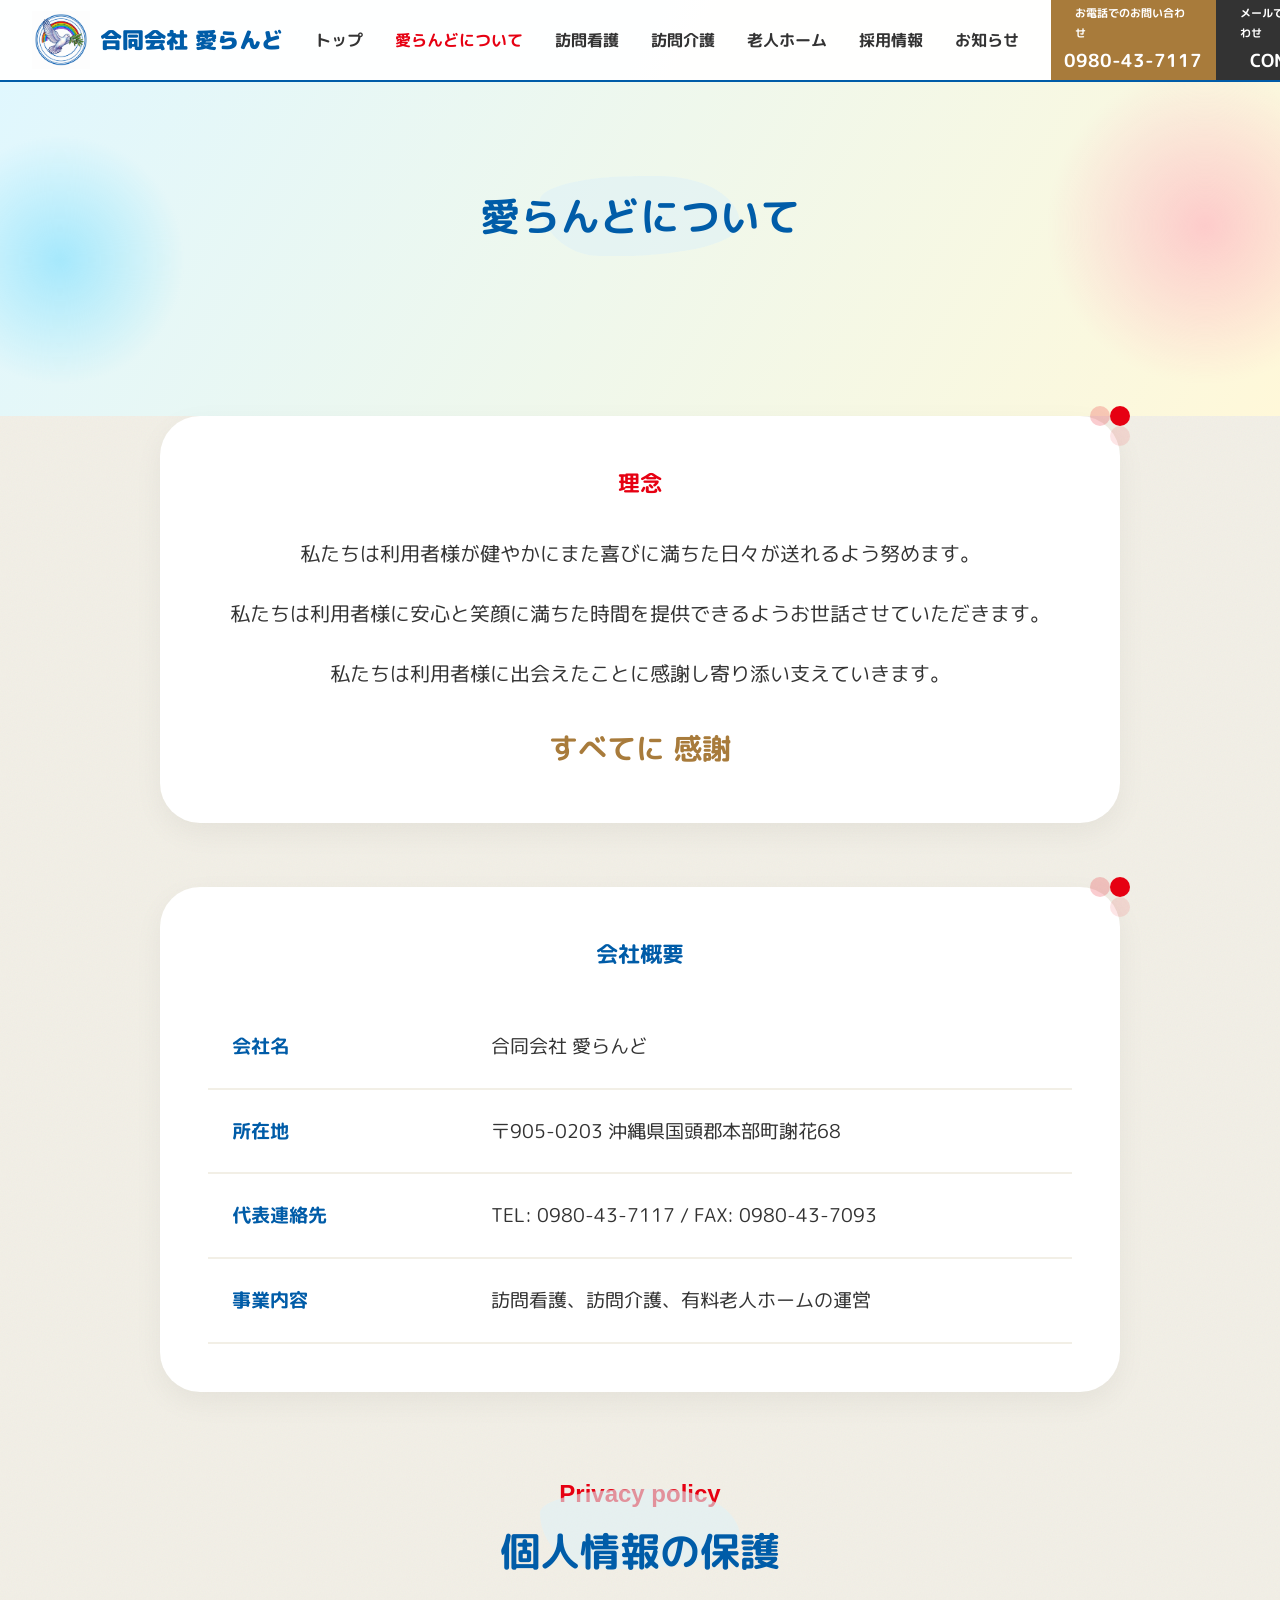
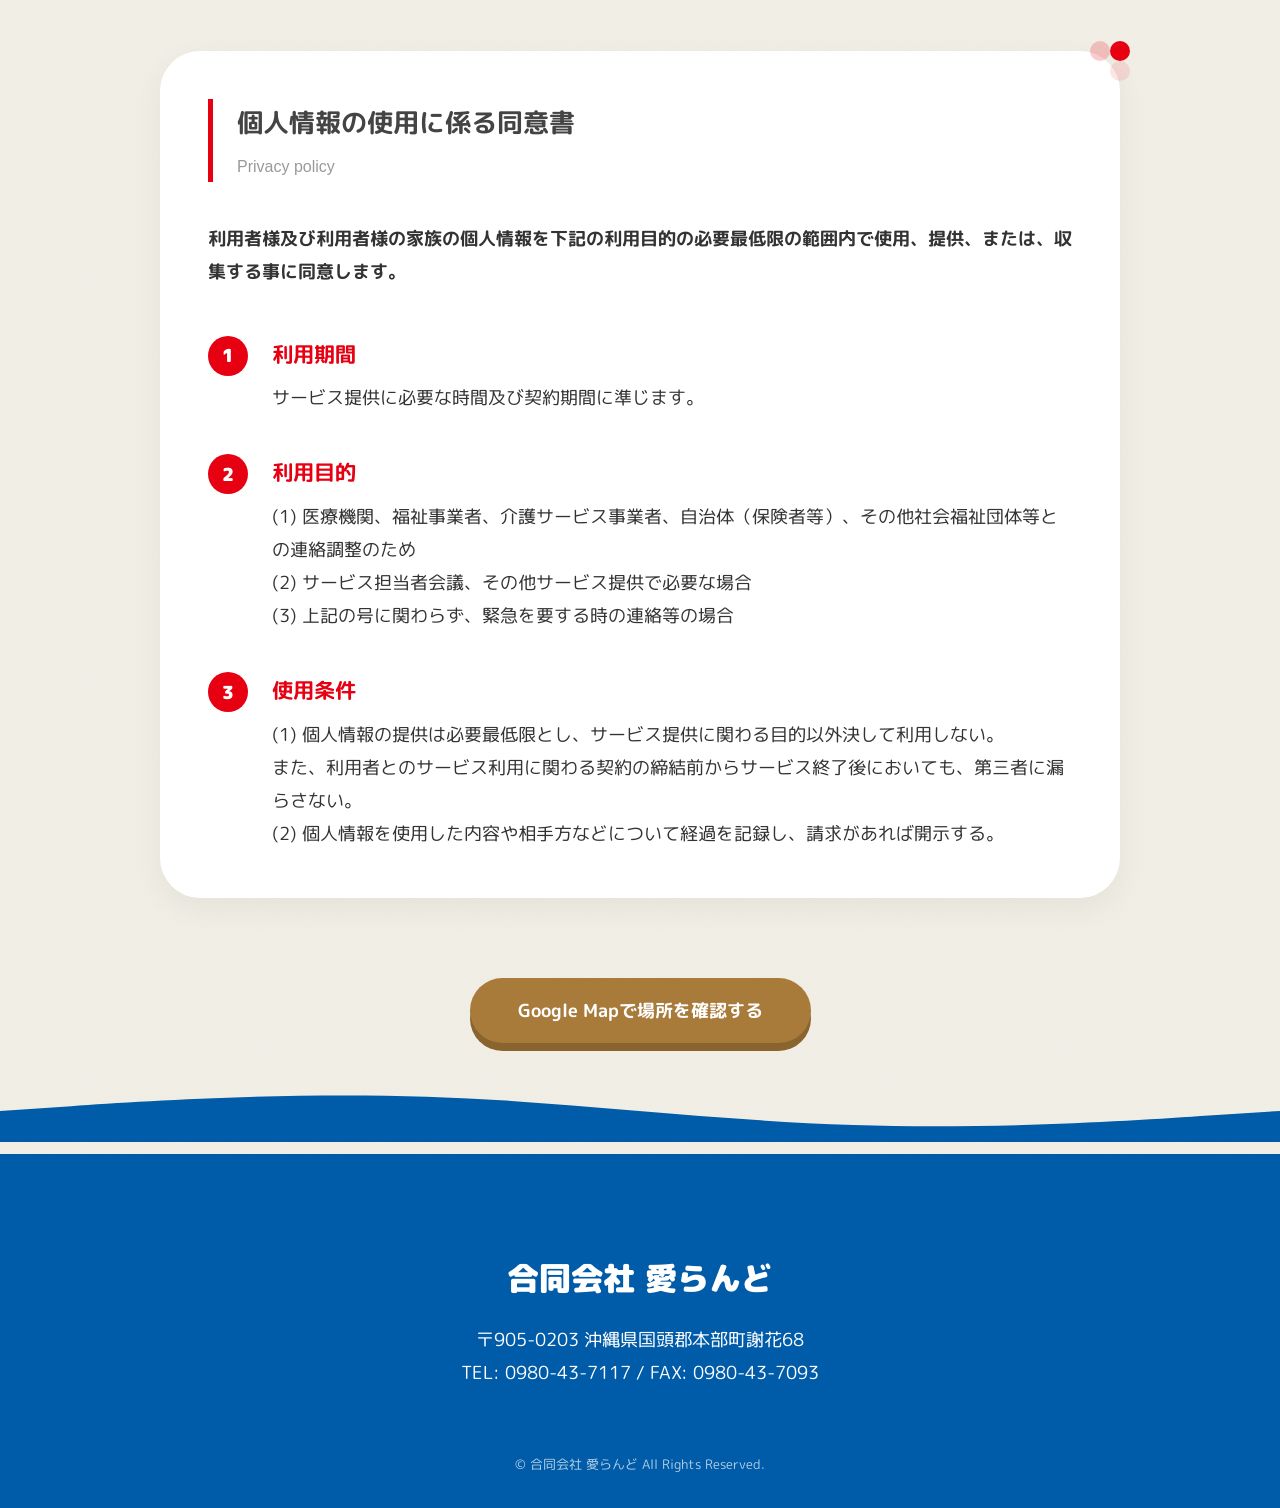
==== about.html @ 3e9591e1 "Update site branding and homepage hero" ====
<!DOCTYPE html>
<html lang="ja">
<head>
    <meta charset="UTF-8">
    <meta name="viewport" content="width=device-width, initial-scale=1.0">
    <title>愛らんどについて | 合同会社 愛らんど</title>
    <meta name="description" content="沖縄県本部町の合同会社 愛らんどについて。やんばる地域に根ざし、訪問看護・訪問介護・住宅型有料老人ホームを運営しています。">
    <link rel="icon" href="favicon.svg" type="image/svg+xml">
    <link href="https://fonts.googleapis.com/css2?family=M+PLUS+Rounded+1c:wght@400;700;900&display=swap" rel="stylesheet">
    <link rel="stylesheet" href="https://cdnjs.cloudflare.com/ajax/libs/font-awesome/6.4.0/css/all.min.css">
    <link rel="stylesheet" href="styles.css">
</head>
<body>
    <header>
        <div class="header-container">
            <a href="index.html" class="logo-section">
                <img class="brand-logo" src="images/ailand-logo.png" alt="愛らんどロゴ" width="58" height="58">
                合同会社 愛らんど
            </a>
            <button class="menu-toggle" type="button" aria-expanded="false" aria-controls="global-nav"><span class="sr-only">メニューを開く</span><i class="fa-solid fa-bars" aria-hidden="true"></i></button>
            <nav class="nav-section" id="global-nav">
                <ul>
                    <li><a href="index.html">トップ</a></li>
                    <li><a href="about.html" style="color: var(--accent-red);">愛らんどについて</a></li>
                    <li><a href="homenurse.html">訪問看護</a></li>
                    <li><a href="care.html">訪問介護</a></li>
                    <li><a href="senior.html">老人ホーム</a></li>
                    <li><a href="recruit.html">採用情報</a></li>
                    <li><a href="updates.html">お知らせ</a></li>
                </ul>
            </nav>
            <div class="header-ctas">
                <a href="tel:0980437117" class="cta-block tel">
                    <span>お電話でのお問い合わせ</span>
                    <strong>0980-43-7117</strong>
                </a>
                <a href="contact.html" class="cta-block contact">
                    <span>メールでのお問い合わせ</span>
                    <strong>CONTACT</strong>
                </a>
            </div>
        </div>
    </header>

    <section class="hero" style="padding-top: 180px;">
        <div class="container" style="max-width: 1000px; margin: 0 auto;">
            <div class="section-title">
                <h2>愛らんどについて</h2>
            </div>
        </div>
    </section>

    <div class="container" style="max-width: 1000px; margin: 0 auto; padding: 0 20px 100px;">
        <!-- 理念 -->
        <div class="blob-card">
            <h3 style="color: var(--accent-red); margin-bottom: 2rem; text-align: center;">理念</h3>
            <ul style="list-style: none; text-align: center; font-size: 1.25rem;">
                <li style="margin-bottom: 1.5rem;">私たちは利用者様が健やかにまた喜びに満ちた日々が送れるよう努めます。</li>
                <li style="margin-bottom: 1.5rem;">私たちは利用者様に安心と笑顔に満ちた時間を提供できるようお世話させていただきます。</li>
                <li style="margin-bottom: 1.5rem;">私たちは利用者様に出会えたことに感謝し寄り添い支えていきます。</li>
            </ul>
            <p style="text-align: center; font-weight: bold; font-size: 1.8rem; margin-top: 2rem; color: var(--accent-gold);">すべてに 感謝</p>
        </div>

        <!-- 会社概要 -->
        <div class="blob-card">
            <h3 style="color: var(--primary-blue); margin-bottom: 2rem; text-align: center;">会社概要</h3>
            <table style="width: 100%; border-collapse: collapse; font-size: 1.2rem;">
                <tr style="border-bottom: 2px solid #f2efe6;">
                    <th style="width: 30%; text-align: left; padding: 1.5rem; color: var(--primary-blue);">会社名</th>
                    <td style="padding: 1.5rem;">合同会社 愛らんど</td>
                </tr>
                <tr style="border-bottom: 2px solid #f2efe6;">
                    <th style="text-align: left; padding: 1.5rem; color: var(--primary-blue);">所在地</th>
                    <td style="padding: 1.5rem;">〒905-0203 沖縄県国頭郡本部町謝花68</td>
                </tr>
                <tr style="border-bottom: 2px solid #f2efe6;">
                    <th style="text-align: left; padding: 1.5rem; color: var(--primary-blue);">代表連絡先</th>
                    <td style="padding: 1.5rem;">TEL: 0980-43-7117 / FAX: 0980-43-7093</td>
                </tr>
                <tr style="border-bottom: 2px solid #f2efe6;">
                    <th style="text-align: left; padding: 1.5rem; color: var(--primary-blue);">事業内容</th>
                    <td style="padding: 1.5rem;">訪問看護、訪問介護、有料老人ホームの運営</td>
                </tr>
            </table>
        </div>

        <!-- プライバシーポリシー -->
        <div class="section-title" style="margin-top: 5rem;">
            <p style="color: var(--accent-red); font-weight: 900; font-size: 1.5rem; font-family: 'Arial', sans-serif;">Privacy policy</p>
            <h2 id="privacy">個人情報の保護</h2>
        </div>
        <div class="blob-card">
            <div style="border-left: 5px solid var(--accent-red); padding-left: 1.5rem; margin-bottom: 2.5rem;">
                <h3 style="color: #444; font-size: 1.6rem; margin-bottom: 0.5rem;">個人情報の使用に係る同意書</h3>
                <p style="color: #999; font-size: 1rem; font-family: 'Arial', sans-serif;">Privacy policy</p>
            </div>
            <p style="margin-bottom: 3rem; font-weight: bold;">利用者様及び利用者様の家族の個人情報を下記の利用目的の必要最低限の範囲内で使用、提供、または、収集する事に同意します。</p>
            
            <div style="display: flex; flex-direction: column; gap: 2.5rem;">
                <!-- 1 -->
                <div style="display: flex; gap: 1.5rem; align-items: flex-start;">
                    <div style="background: var(--accent-red); color: white; border-radius: 50%; width: 40px; height: 40px; display: flex; align-items: center; justify-content: center; font-weight: 900; flex-shrink: 0;">1</div>
                    <div>
                        <h4 style="color: var(--accent-red); font-size: 1.3rem; margin-bottom: 0.5rem;">利用期間</h4>
                        <p>サービス提供に必要な時間及び契約期間に準じます。</p>
                    </div>
                </div>
                <!-- 2 -->
                <div style="display: flex; gap: 1.5rem; align-items: flex-start;">
                    <div style="background: var(--accent-red); color: white; border-radius: 50%; width: 40px; height: 40px; display: flex; align-items: center; justify-content: center; font-weight: 900; flex-shrink: 0;">2</div>
                    <div>
                        <h4 style="color: var(--accent-red); font-size: 1.3rem; margin-bottom: 0.5rem;">利用目的</h4>
                        <ul style="list-style: none; padding-left: 0;">
                            <li>(1) 医療機関、福祉事業者、介護サービス事業者、自治体（保険者等）、その他社会福祉団体等との連絡調整のため</li>
                            <li>(2) サービス担当者会議、その他サービス提供で必要な場合</li>
                            <li>(3) 上記の号に関わらず、緊急を要する時の連絡等の場合</li>
                        </ul>
                    </div>
                </div>
                <!-- 3 -->
                <div style="display: flex; gap: 1.5rem; align-items: flex-start;">
                    <div style="background: var(--accent-red); color: white; border-radius: 50%; width: 40px; height: 40px; display: flex; align-items: center; justify-content: center; font-weight: 900; flex-shrink: 0;">3</div>
                    <div>
                        <h4 style="color: var(--accent-red); font-size: 1.3rem; margin-bottom: 0.5rem;">使用条件</h4>
                        <ul style="list-style: none; padding-left: 0;">
                            <li>(1) 個人情報の提供は必要最低限とし、サービス提供に関わる目的以外決して利用しない。<br>また、利用者とのサービス利用に関わる契約の締結前からサービス終了後においても、第三者に漏らさない。</li>
                            <li>(2) 個人情報を使用した内容や相手方などについて経過を記録し、請求があれば開示する。</li>
                        </ul>
                    </div>
                </div>
            </div>
        </div>

        <div style="text-align: center; margin-top: 5rem;">
            <a href="https://maps.app.goo.gl/3Eu3qzjx5qtb6wbb9" target="_blank" class="btn-round" style="background-color: var(--accent-gold); box-shadow: 0 8px 0 #8a642e;">Google Mapで場所を確認する</a>
        </div>
    </div>

    <footer>
        <svg class="footer-wave" viewBox="0 0 1440 100" preserveAspectRatio="none">
            <path d="M0,64L80,58.7C160,53,320,43,480,48C640,53,800,75,960,80C1120,85,1280,75,1360,69.3L1440,64L1440,100L1360,100C1280,100,1120,100,960,100C800,100,640,100,480,100C320,100,160,100,80,100L0,100Z"></path>
        </svg>
        <div class="container" style="max-width: 1000px; margin: 0 auto; text-align: center;">
            <div style="font-size: 2rem; font-weight: 900; margin-bottom: 1rem;">合同会社 愛らんど</div>
            <p>〒905-0203 沖縄県国頭郡本部町謝花68</p>
            <p>TEL: 0980-43-7117 / FAX: 0980-43-7093</p>
            <div style="margin-top: 4rem; font-size: 0.8rem; opacity: 0.7;">
                &copy; 合同会社 愛らんど All Rights Reserved.
            </div>
        </div>
    </footer>
    <script src="script.js"></script>
</body>
</html>
---- styles.css ----
/* Reset and Base Styles */
* {
    margin: 0;
    padding: 0;
    box-sizing: border-box;
}

:root {
    --primary-blue: #005ca8;
    --accent-red: #e60012;
    --accent-gold: #a87b3b;
    --bg-cream: #f2efe6;
    --text-dark: #333333;
    --white: #ffffff;
    --paper-texture: url("data:image/svg+xml,%3Csvg xmlns='http://www.w3.org/2000/svg' width='100' height='100' viewBox='0 0 100 100'%3E%3Cfilter id='noise'%3E%3CfeTurbulence type='fractalNoise' baseFrequency='0.8' numOctaves='3' stitchTiles='stitch'/%3E%3C/filter%3E%3Crect width='100' height='100' filter='url(%23noise)' opacity='0.05'/%3E%3C/svg%3E");
}

body {
    font-family: "M PLUS Rounded 1c", "Noto Sans JP", sans-serif;
    color: var(--text-dark);
    line-height: 1.8;
    background-color: var(--bg-cream);
    background-image: var(--paper-texture);
    overflow-x: hidden;
    font-size: 1.15rem;
}

/* 明るく動きのあるブランド演出 */
.scroll-progress {
    position: fixed; inset: 0 0 auto; height: 4px; z-index: 4000;
    transform: scaleX(0); transform-origin: left center;
    background: linear-gradient(90deg, #00a8e8, #2bc48a, #ffd23f, #ff7a59, #e83e8c);
    box-shadow: 0 1px 8px rgba(0,92,168,.35);
}
header { transition: height .3s ease, box-shadow .3s ease, background-color .3s ease; }
.has-scrolled header { background-color: rgba(255,255,255,.98); box-shadow: 0 8px 24px rgba(0,68,110,.12); }
.brand-logo { width: 58px; height: 58px; object-fit: contain; flex: 0 0 auto; margin-right: 10px; animation: rainbow-bob 3s ease-in-out infinite; }
.hero { position: relative; isolation: isolate; overflow: hidden; background: linear-gradient(120deg,#dff7ff,#fff8d9,#ffe8ef,#e6f8ef); background-size: 300% 300%; animation: hero-gradient 12s ease infinite; }
.hero::before,.hero::after { content:""; position:absolute; z-index:-1; border-radius:50%; filter:blur(2px); opacity:.48; pointer-events:none; }
.hero::before { width:260px;height:260px;left:-70px;top:130px;background:radial-gradient(circle,#63d8ff,transparent 68%);animation:orb-float 8s ease-in-out infinite; }
.hero::after { width:330px;height:330px;right:-90px;bottom:25px;background:radial-gradient(circle,#ff9bb6,transparent 68%);animation:orb-float 10s ease-in-out infinite reverse; }
.hero h1 { background:linear-gradient(90deg,#005ca8,#00a889,#e67e00,#e6005c,#005ca8);background-size:250% auto;color:transparent;-webkit-background-clip:text;background-clip:text;animation:title-shine 8s linear infinite; }
.hero-illust { animation:hero-rise .9s cubic-bezier(.2,.8,.2,1) both, hero-float 6s ease-in-out 1s infinite; box-shadow:0 24px 55px rgba(0,92,168,.22); }
.btn-round,.phone-button,.btn-submit { position:relative;overflow:hidden;transition:transform .25s ease,box-shadow .25s ease,filter .25s ease; }
.btn-round::after,.phone-button::after,.btn-submit::after { content:"";position:absolute;inset:-100% -45%;background:linear-gradient(110deg,transparent 35%,rgba(255,255,255,.5) 50%,transparent 65%);transform:translateX(-70%);transition:transform .6s ease;pointer-events:none; }
.btn-round:hover::after,.phone-button:hover::after,.btn-submit:hover::after { transform:translateX(70%); }
.btn-round:hover,.phone-button:hover,.btn-submit:hover { transform:translateY(-4px) scale(1.02);filter:saturate(1.1); }
.guide-card,.news-card,.blob-card { transition:transform .35s cubic-bezier(.2,.8,.2,1),box-shadow .35s ease,border-color .35s ease; }
.guide-card:hover,.news-card:hover,.blob-card:hover { transform:translateY(-10px) rotate(-.3deg);box-shadow:0 20px 45px rgba(0,92,168,.18); }
.guide-card i { transition:transform .4s ease,color .3s ease; }
.guide-card:hover i { transform:scale(1.18) rotate(-8deg);color:#e6005c; }
.category { animation:badge-breathe 3.5s ease-in-out infinite; }
.phone-button,.mobile-phone-bar { animation:soft-pulse 3.2s ease-in-out infinite; }
.section-title::before { animation:blob-morph 8s ease-in-out infinite; }
.wavy-divider path,.footer-wave path { animation:wave-color 8s ease-in-out infinite; }
.fade-in-element { opacity:0;transform:translateY(38px) scale(.97);transition:opacity .75s ease var(--reveal-delay,0ms),transform .75s cubic-bezier(.2,.8,.2,1) var(--reveal-delay,0ms); }
.fade-in-element.visible { opacity:1;transform:none; }
@keyframes hero-gradient{0%,100%{background-position:0 50%}50%{background-position:100% 50%}}
@keyframes title-shine{to{background-position:250% center}}
@keyframes hero-rise{from{opacity:0;transform:translateY(28px) scale(.95)}to{opacity:1;transform:none}}
@keyframes hero-float{0%,100%{transform:translateY(0) rotate(0)}50%{transform:translateY(-10px) rotate(.4deg)}}
@keyframes orb-float{0%,100%{transform:translate(0,0) scale(1)}50%{transform:translate(28px,-18px) scale(1.08)}}
@keyframes rainbow-bob{0%,100%{transform:translateY(0) rotate(0)}50%{transform:translateY(-4px) rotate(8deg)}}
@keyframes soft-pulse{0%,100%{box-shadow:0 8px 18px rgba(0,92,168,.12)}50%{box-shadow:0 10px 30px rgba(0,92,168,.28)}}
@keyframes badge-breathe{0%,100%{transform:scale(1)}50%{transform:scale(1.04)}}
@keyframes blob-morph{0%,100%{border-radius:50% 40% 60% 30%/30% 60% 40% 70%;transform:translate(-50%,-50%) rotate(0)}50%{border-radius:35% 65% 40% 60%/55% 35% 65% 45%;transform:translate(-50%,-50%) rotate(5deg)}}
@keyframes wave-color{0%,100%{fill:#005ca8}50%{fill:#00a889}}
@media (prefers-reduced-motion: reduce) {
    *,*::before,*::after { animation-duration:.01ms!important;animation-iteration-count:1!important;scroll-behavior:auto!important;transition-duration:.01ms!important; }
    .fade-in-element { opacity:1;transform:none; }
}

.contact-guidance {
    max-width: 900px; margin: 0 auto 28px; padding: 24px 28px;
    background: #edf8ff; border-left: 5px solid var(--primary-blue); border-radius: 16px;
}
.contact-guidance h2 { font-size: 1.35rem; margin-bottom: 8px; }
.contact-guidance a { display: inline-block; margin-top: 10px; color: var(--primary-blue); font-weight: 900; text-decoration: none; }
.form-status { display: none; margin-bottom: 24px; padding: 16px 18px; border-radius: 12px; }
.form-status.error { display: block; background: #fff0f1; color: #972b39; border: 1px solid #efb3bc; }
.form-status.notice { display: block; background: #fff8df; color: #684f00; border: 1px solid #e5ca70; }
.form-status a { color: inherit; font-weight: 900; }
.badge-optional { display: inline-block; background: #777; color: #fff; border-radius: 4px; padding: 2px 7px; margin-right: 8px; font-size: .72rem; }
.field-help { display: block; text-align: right; color: #777; margin-top: 6px; }
.privacy-box { max-width: 760px; margin: 30px auto 0; padding: 22px; background: #f7f7f7; border-radius: 14px; }
.privacy-box h3 { font-size: 1.05rem; margin-bottom: 8px; }
.privacy-box p { font-size: .88rem; line-height: 1.8; }
.consent-label { display: block; margin-top: 14px; font-weight: 700; }
.consent-label input { width: 20px; height: 20px; vertical-align: middle; margin-right: 6px; }
.honeypot { position: absolute !important; left: -10000px !important; width: 1px !important; height: 1px !important; overflow: hidden !important; }
.submit-note { font-size: .8rem; color: #666; margin-top: 14px; }
.form-input-container select { background: #fff; }
.btn-submit:disabled { opacity: .65; cursor: wait; }
.thanks-page { min-height: 100vh; display: grid; place-items: center; padding: 30px 20px; background: linear-gradient(135deg,#eefaff,#fff8ee); }
.thanks-card { width: min(680px,100%); padding: 55px 35px; text-align: center; background: #fff; border-radius: 28px; box-shadow: 0 16px 45px rgba(0,0,0,.1); }
.thanks-icon { color: #168264; font-size: 4rem; margin-bottom: 15px; }
.thanks-card h1 { font-size: clamp(1.7rem,5vw,2.5rem); margin-bottom: 20px; }
.thanks-caution { margin: 24px 0; padding: 15px; background: #fff8df; border-radius: 12px; font-size: .9rem; }
.thanks-home-link { display: block; margin-top: 30px; color: var(--primary-blue); font-weight: 900; }

/* お知らせ・毎月の更新 */
.eyebrow{color:var(--primary-blue);font-weight:900;font-size:.78rem;letter-spacing:.14em;margin-bottom:.5rem}.updates-hero{padding:90px 20px 70px;text-align:center;background:linear-gradient(135deg,#eefaff,#fff8ee)}.updates-hero h1{font-size:clamp(2rem,5vw,3.4rem);margin-bottom:1rem}.updates-section,.faq-section{padding:80px 20px}.content-container{max-width:1100px;margin:0 auto}.narrow-container{max-width:850px}.sample-notice{background:#fff8df;border:1px solid #f2d98c;border-radius:12px;padding:12px 16px;margin:0 0 24px;font-size:.9rem}.news-grid{display:grid;grid-template-columns:repeat(3,1fr);gap:24px}.news-card{background:#fff;border-radius:22px;overflow:hidden;box-shadow:0 10px 30px rgba(0,0,0,.08);display:flex;flex-direction:column}.news-card img{width:100%;aspect-ratio:3/2;object-fit:cover}.news-card-body{padding:22px;display:flex;flex-direction:column;flex:1}.news-card-body h3{font-size:1.2rem;margin:12px 0}.news-card-body p{font-size:.94rem;flex:1}.news-card-body small{color:#777;margin-top:12px}.news-meta{display:flex;gap:10px;align-items:center;flex-wrap:wrap;font-size:.8rem}.category{display:inline-block;padding:4px 10px;border-radius:999px;font-size:.75rem;font-weight:700;white-space:nowrap}.category.activity{color:#756000;background:#fff2aa}.category.availability{color:#00614f;background:#d9f6ed}.category.recruit{color:#8b3340;background:#ffe1e6}.text-link{color:var(--primary-blue);font-weight:900;text-decoration:none}.status-section{padding:70px 20px;background:var(--primary-blue);color:#fff}.status-section .eyebrow{color:#fff5a6}.status-layout{display:grid;grid-template-columns:.8fr 1.2fr;gap:50px;align-items:center}.status-list{background:#fff;color:#333;border-radius:24px;padding:10px 28px}.status-row{display:flex;justify-content:space-between;gap:20px;padding:19px 0;border-bottom:1px solid #e5e5e5}.status-consult{color:#08795f}.status-check{color:#b05c00}.status-date{text-align:right;font-size:.78rem;color:#777;margin:12px 0}.faq-section details{background:#fff;border-radius:16px;margin:14px 0;box-shadow:0 5px 20px rgba(0,0,0,.06)}.faq-section summary{cursor:pointer;padding:20px 54px 20px 22px;font-weight:900;position:relative}.faq-section summary::after{content:'+';position:absolute;right:22px;color:var(--primary-blue);font-size:1.4rem}.faq-section details[open] summary::after{content:'−'}.faq-section details p{padding:0 22px 22px;margin:0}.update-contact{padding:55px 20px;background:#fff4ec}.update-contact .content-container{display:flex;justify-content:space-between;align-items:center;gap:30px}.home-news-section{padding:75px 20px;background:#fff}.home-news-heading{display:flex;justify-content:space-between;align-items:end;gap:20px;margin-bottom:25px}.home-news-list{border-top:2px solid var(--primary-blue)}.home-news-item{display:grid;grid-template-columns:110px 120px 1fr;gap:18px;align-items:center;color:#333;text-decoration:none;padding:18px 8px;border-bottom:1px solid #ddd}.home-news-item:hover strong{color:var(--primary-blue)}.sample-footnote{font-size:.78rem;color:#777;margin-top:12px}
@media(max-width:850px){.news-grid,.status-layout{grid-template-columns:1fr}.home-news-item{grid-template-columns:95px 1fr;gap:8px 12px}.home-news-item strong{grid-column:1/-1}.update-contact .content-container{align-items:flex-start;flex-direction:column}}
@media(max-width:560px){.updates-hero{padding:60px 20px 45px}.updates-section,.faq-section{padding:55px 16px}.home-news-heading{align-items:flex-start;flex-direction:column}.status-row{align-items:flex-start;flex-direction:column;gap:5px}}

.sr-only {
    position: absolute;
    width: 1px;
    height: 1px;
    padding: 0;
    margin: -1px;
    overflow: hidden;
    clip: rect(0, 0, 0, 0);
    white-space: nowrap;
    border: 0;
}

/* Typography */
h1, h2, h3 {
    font-weight: 700;
    color: var(--primary-blue);
}

.section-title {
    text-align: center;
    margin-bottom: 4rem;
    position: relative;
}

.section-title h2 {
    font-size: 2.5rem;
    display: inline-block;
    position: relative;
    z-index: 2;
}

.section-title::before {
    content: '';
    position: absolute;
    top: 50%;
    left: 50%;
    transform: translate(-50%, -50%);
    width: 200px;
    height: 80px;
    background: rgba(224, 242, 247, 0.6);
    border-radius: 50% 40% 60% 30% / 30% 60% 40% 70%;
    z-index: 1;
}

/* Header mimic 1000.care */
header {
    background-color: rgba(255, 255, 255, 0.95);
    position: fixed;
    width: 100%;
    top: 0;
    z-index: 2000;
    border-bottom: 2px solid var(--primary-blue);
}

.header-container {
    display: flex;
    justify-content: space-between;
    align-items: stretch;
    max-width: 1400px;
    margin: 0 auto;
    height: 80px;
}

.logo-section {
    display: flex;
    align-items: center;
    padding: 0 2rem;
    text-decoration: none;
    color: var(--primary-blue);
    font-weight: 900;
    font-size: 1.4rem;
    white-space: nowrap;
}

.nav-section {
    display: flex;
    align-items: center;
}

.nav-section ul {
    display: flex;
    list-style: none;
    gap: 2rem;
    margin-right: 2rem;
}

.nav-section ul li a {
    text-decoration: none;
    color: var(--text-dark);
    font-weight: 700;
    font-size: 1rem;
    transition: color 0.3s;
    white-space: nowrap;
}

.menu-toggle {
    display: none;
    align-self: center;
    margin-left: auto;
    margin-right: 1rem;
    width: 48px;
    height: 48px;
    border: 2px solid var(--primary-blue);
    border-radius: 50%;
    background: var(--white);
    color: var(--primary-blue);
    font-size: 1.25rem;
    cursor: pointer;
}

.nav-section ul li a:hover {
    color: var(--accent-red);
}

.header-ctas {
    display: flex;
}

.cta-block {
    display: flex;
    flex-direction: column;
    justify-content: center;
    align-items: center;
    padding: 0 1.5rem;
    color: var(--white);
    text-decoration: none;
    font-weight: 700;
    min-width: 120px;
    transition: opacity 0.3s;
}

.cta-block.tel { background-color: var(--accent-gold); }
.cta-block.contact { background-color: #333; }
.cta-block:hover { opacity: 0.9; }

.cta-block span { font-size: 0.7rem; margin-bottom: 2px; }
.cta-block strong { font-size: 1.1rem; white-space: nowrap; }

/* Connecting Path Line */
.path-line {
    position: absolute;
    width: 8px;
    background-color: var(--accent-red);
    border-radius: 4px;
    z-index: 0;
    opacity: 0.6;
}

/* Wavy Dividers */
.wavy-divider {
    width: 100%;
    height: 100px;
    fill: var(--bg-cream);
}

/* Illustrative Cards */
.blob-card {
    background: var(--white);
    border-radius: 40px;
    padding: 3rem;
    position: relative;
    box-shadow: 0 10px 30px rgba(0,0,0,0.05);
    margin-bottom: 4rem;
}

.blob-card::after {
    content: '';
    position: absolute;
    top: -10px;
    right: -10px;
    width: 20px;
    height: 20px;
    background: var(--accent-red);
    border-radius: 50%;
    box-shadow: -20px 0 0 rgba(230,0,18,0.2), 0 20px 0 rgba(230,0,18,0.1);
}

/* Hero Section */
.hero {
    padding-top: 150px;
    padding-bottom: 100px;
    text-align: center;
    position: relative;
}

.hero h1 {
    font-size: 3.5rem;
    color: var(--primary-blue);
    margin-bottom: 2rem;
    position: relative;
    z-index: 2;
}

.hero-illust {
    max-width: 800px;
    margin: 3rem auto;
    border-radius: 100px 20px 100px 20px;
    overflow: hidden;
    box-shadow: 20px 20px 0 var(--accent-red);
}

/* Buttons */
.btn-round {
    display: inline-block;
    padding: 1rem 3rem;
    background-color: var(--accent-red);
    color: var(--white);
    border-radius: 50px;
    text-decoration: none;
    font-weight: 700;
    box-shadow: 0 8px 0 #b3000e;
    transition: all 0.2s;
}

.btn-round:active {
    transform: translateY(4px);
    box-shadow: 0 4px 0 #b3000e;
}

.hero-illust img {
    display: block;
    width: 100%;
    height: auto;
    aspect-ratio: auto;
}

.content-container { max-width: 1120px; margin: 0 auto; padding: 0 20px; }
.guide-section { background: var(--white); padding: 80px 0; }
.compact-title { margin-bottom: 1.5rem; }
.section-intro { max-width: 760px; margin: 0 auto 2.5rem; text-align: center; }
.guide-grid { display: grid; grid-template-columns: repeat(4, 1fr); gap: 1rem; }
.guide-card {
    display: flex; min-height: 210px; flex-direction: column; align-items: flex-start;
    gap: .8rem; padding: 1.6rem; border: 2px solid #d7e7f4; border-radius: 22px;
    color: var(--text-dark); text-decoration: none; background: #fafdff;
    transition: transform .2s, border-color .2s, box-shadow .2s;
}
.guide-card:hover, .guide-card:focus-visible { transform: translateY(-4px); border-color: var(--primary-blue); box-shadow: 0 12px 24px rgba(0,92,168,.1); }
.guide-card i { font-size: 2rem; color: var(--primary-blue); }
.guide-card strong { font-size: 1.15rem; line-height: 1.5; }
.guide-card span { margin-top: auto; color: var(--primary-blue); font-size: .9rem; font-weight: 700; }
.phone-consultation { display: flex; align-items: center; justify-content: space-between; gap: 1.5rem; margin-top: 2rem; padding: 1.5rem 2rem; background: #f2efe6; border-radius: 20px; }
.phone-consultation strong { display: block; font-size: 1.15rem; }
.support-label { display: block; color: var(--primary-blue); font-size: .85rem; font-weight: 700; margin-bottom: .35rem; }
.phone-button { display: inline-flex; align-items: center; justify-content: center; gap: .65rem; padding: .9rem 1.35rem; border-radius: 999px; background: var(--primary-blue); color: var(--white); text-decoration: none; font-weight: 900; white-space: nowrap; }
.partner-section { padding: 80px 0; }
.partner-panel { display: grid; grid-template-columns: 1.6fr .8fr; gap: 2rem; align-items: center; padding: 2.5rem; border-radius: 32px; background: var(--white); box-shadow: 0 10px 30px rgba(0,0,0,.05); }
.partner-panel h2 { font-size: 2rem; margin-bottom: .75rem; }
.partner-contact { display: flex; flex-direction: column; gap: .75rem; align-items: center; }
.partner-contact span { font-size: .92rem; }
.mobile-phone-bar { display: none; }
a:focus-visible, button:focus-visible { outline: 4px solid #ffbf47; outline-offset: 3px; }

/* Footer */
footer {
    background-color: var(--primary-blue);
    color: var(--white);
    padding: 6rem 0 2rem;
    position: relative;
}

.footer-wave {
    position: absolute;
    top: -100px;
    left: 0;
    width: 100%;
    fill: var(--primary-blue);
}

/* Grid Layouts */
.grid-2 {
    display: grid;
    grid-template-columns: 1fr 1fr;
    gap: 3rem;
}

@media (max-width: 768px) {
    .header-container { height: 72px; flex-wrap: wrap; align-items: center; }
    .logo-section { padding: 0 1rem; font-size: 1.05rem; }
    .menu-toggle { display: block; }
    .nav-section { display: none; order: 3; width: 100%; background: var(--white); border-top: 1px solid #ddd; box-shadow: 0 8px 20px rgba(0,0,0,.08); }
    .nav-section.is-open { display: block; }
    .nav-section ul { display: block; margin: 0; padding: .5rem 1rem 1rem; }
    .nav-section ul li a { display: block; padding: .7rem .5rem; }
    .header-ctas { display: none; }
    .hero h1 { font-size: 2.2rem; }
    .hero { padding-top: 120px; padding-left: 20px; padding-right: 20px; }
    .hero-illust { margin: 2rem auto; border-radius: 48px 12px 48px 12px; box-shadow: 10px 10px 0 var(--accent-red); }
    .grid-2 { grid-template-columns: 1fr; }
    body { padding-bottom: 68px; font-size: 1rem; }
    .section-title h2 { font-size: 2rem; }
    .guide-section, .partner-section { padding: 60px 0; }
    .guide-grid { grid-template-columns: 1fr; }
    .guide-card { min-height: auto; }
    .phone-consultation, .partner-panel { display: grid; grid-template-columns: 1fr; padding: 1.5rem; }
    .phone-button { width: 100%; }
    .partner-contact { align-items: stretch; }
    .mobile-phone-bar {
        position: fixed; z-index: 2500; left: 0; right: 0; bottom: 0;
        display: flex; align-items: center; justify-content: center; gap: .55rem;
        min-height: 60px; padding: .55rem 1rem; background: var(--primary-blue);
        color: var(--white); text-decoration: none; box-shadow: 0 -4px 14px rgba(0,0,0,.18);
    }
    .mobile-phone-bar span { font-size: .8rem; }
    .mobile-phone-bar strong { font-size: 1.05rem; }
}

@media (min-width: 769px) and (max-width: 1240px) {
    .header-container { height: 72px; }
    .logo-section { padding: 0 1rem; font-size: 1.05rem; }
    .nav-section ul { gap: .85rem; margin-right: .85rem; }
    .nav-section ul li a { font-size: .82rem; }
    .cta-block { min-width: 104px; padding: 0 .75rem; }
    .cta-block span { font-size: .58rem; }
    .cta-block strong { font-size: .92rem; }
}

/* Contact Page Styles */
.contact-hero {
    background-color: #e5635f;
    color: var(--white);
    padding: 150px 20px 110px;
    text-align: center;
    position: relative;
    background-image: var(--paper-texture);
}

.contact-hero h1 {
    font-size: 3.5rem;
    color: var(--white);
    margin-bottom: 0.5rem;
    font-weight: 700;
    letter-spacing: 2px;
}

.contact-hero .subtitle {
    font-size: 1.4rem;
    font-weight: 700;
    margin-bottom: 2rem;
    letter-spacing: 1px;
    opacity: 0.9;
}

.contact-hero .desc {
    font-size: 1.05rem;
    max-width: 800px;
    margin: 0 auto;
    opacity: 0.95;
    line-height: 1.8;
}

.contact-container {
    max-width: 960px;
    margin: -60px auto 80px;
    padding: 0 20px;
    position: relative;
    z-index: 10;
}

.contact-form-card {
    background: var(--white);
    border-radius: 16px;
    padding: 3.5rem 4rem;
    box-shadow: 0 15px 40px rgba(0, 0, 0, 0.06);
    border: 1px solid rgba(0, 0, 0, 0.05);
}

.form-row {
    display: grid;
    grid-template-columns: 220px 1fr;
    padding: 1.8rem 0;
    border-bottom: 1px solid #f0f0f0;
    align-items: center;
    gap: 1.5rem;
}

.form-row.align-top {
    align-items: flex-start;
}

.form-label-container {
    display: flex;
    align-items: center;
    gap: 10px;
}

.badge-required {
    background-color: var(--accent-red);
    color: var(--white);
    font-size: 0.75rem;
    padding: 4px 8px;
    border-radius: 4px;
    font-weight: bold;
    white-space: nowrap;
    line-height: 1;
}

.form-label-text {
    font-weight: 700;
    color: var(--text-dark);
    font-size: 1.05rem;
}

.form-input-container {
    width: 100%;
}

.form-input {
    width: 100%;
    padding: 12px 16px;
    border: 1px solid #cccccc;
    border-radius: 6px;
    font-size: 1rem;
    font-family: inherit;
    transition: border-color 0.3s, box-shadow 0.3s;
    outline: none;
    background-color: var(--white);
    color: var(--text-dark);
}

.form-input::placeholder {
    color: #b0b0b0;
}

.form-input:focus {
    border-color: #e5635f;
    box-shadow: 0 0 0 3px rgba(229, 99, 95, 0.15);
}

.form-textarea {
    height: 180px;
    resize: vertical;
    line-height: 1.6;
}

/* Custom Styled Radios */
.radio-group {
    display: flex;
    gap: 2rem;
    flex-wrap: wrap;
}

.radio-label {
    display: flex;
    align-items: center;
    gap: 10px;
    cursor: pointer;
    font-size: 1.05rem;
    font-weight: 700;
    user-select: none;
}

.radio-label input[type="radio"] {
    display: none;
}

.radio-custom {
    width: 22px;
    height: 22px;
    border: 2px solid #cccccc;
    border-radius: 50%;
    display: inline-block;
    position: relative;
    transition: border-color 0.3s, background-color 0.3s;
    background-color: var(--white);
}

.radio-label:hover .radio-custom {
    border-color: #e5635f;
}

.radio-label input[type="radio"]:checked + .radio-custom {
    border-color: #e5635f;
}

.radio-label input[type="radio"]:checked + .radio-custom::after {
    content: '';
    width: 10px;
    height: 10px;
    background-color: #e5635f;
    border-radius: 50%;
    position: absolute;
    top: 50%;
    left: 50%;
    transform: translate(-50%, -50%);
}

.form-submit-container {
    text-align: center;
    margin-top: 3.5rem;
}

.btn-submit {
    display: inline-block;
    padding: 1.2rem 6rem;
    background-color: #e5635f;
    color: var(--white);
    border: none;
    border-radius: 50px;
    font-size: 1.25rem;
    font-weight: 700;
    cursor: pointer;
    box-shadow: 0 8px 0 #b24844;
    transition: all 0.2s;
    outline: none;
}

.btn-submit:hover {
    background-color: #eb7471;
    transform: translateY(-2px);
    box-shadow: 0 10px 0 #b24844;
}

.btn-submit:active {
    transform: translateY(6px);
    box-shadow: 0 2px 0 #b24844;
}

/* Modal Styles */
.modal-overlay {
    position: fixed;
    top: 0;
    left: 0;
    width: 100%;
    height: 100%;
    background: rgba(0, 0, 0, 0.6);
    backdrop-filter: blur(4px);
    display: flex;
    align-items: center;
    justify-content: center;
    z-index: 3000;
    opacity: 0;
    pointer-events: none;
    transition: opacity 0.3s ease;
}

.modal-overlay.active {
    opacity: 1;
    pointer-events: auto;
}

.modal-box {
    background: var(--white);
    padding: 3rem 2.5rem;
    border-radius: 16px;
    max-width: 520px;
    width: 90%;
    text-align: center;
    box-shadow: 0 25px 50px rgba(0, 0, 0, 0.2);
    transform: scale(0.85);
    transition: transform 0.3s cubic-bezier(0.34, 1.56, 0.64, 1);
}

.modal-overlay.active .modal-box {
    transform: scale(1);
}

.modal-icon {
    font-size: 4rem;
    color: #4caf50;
    margin-bottom: 1.5rem;
}

.modal-title {
    font-size: 1.6rem;
    color: var(--text-dark);
    margin-bottom: 1rem;
    font-weight: 700;
}

.modal-text {
    color: #555555;
    margin-bottom: 2.5rem;
    font-size: 1.05rem;
    line-height: 1.7;
}

.modal-btn {
    background-color: var(--primary-blue);
    color: var(--white);
    border: none;
    padding: 1rem 3.5rem;
    border-radius: 50px;
    font-size: 1.1rem;
    font-weight: 700;
    cursor: pointer;
    transition: background-color 0.2s, transform 0.2s;
    box-shadow: 0 4px 0 #00457e;
}

.modal-btn:hover {
    background-color: #004d8c;
}

.modal-btn:active {
    transform: translateY(2px);
    box-shadow: 0 2px 0 #00457e;
}

@media (max-width: 1024px) {
    .contact-form-card {
        padding: 3rem 2.5rem;
    }
    .form-row {
        grid-template-columns: 200px 1fr;
    }
}

@media (max-width: 768px) {
    .contact-hero {
        padding: 120px 20px 80px;
    }
    .contact-hero h1 {
        font-size: 2.5rem;
    }
    .contact-hero .subtitle {
        font-size: 1.25rem;
        margin-bottom: 1.5rem;
    }
    .contact-hero .desc {
        font-size: 0.95rem;
    }
    .contact-container {
        margin-top: -30px;
        padding: 0 15px;
    }
    .contact-form-card {
        padding: 2.5rem 1.5rem;
    }
    .form-row {
        grid-template-columns: 1fr;
        padding: 1.5rem 0;
        gap: 0.8rem;
    }
    .form-label-container {
        padding-top: 0;
    }
    .radio-group {
        gap: 1rem;
    }
    .btn-submit {
        width: 100%;
        padding: 1.2rem 2rem;
    }
}
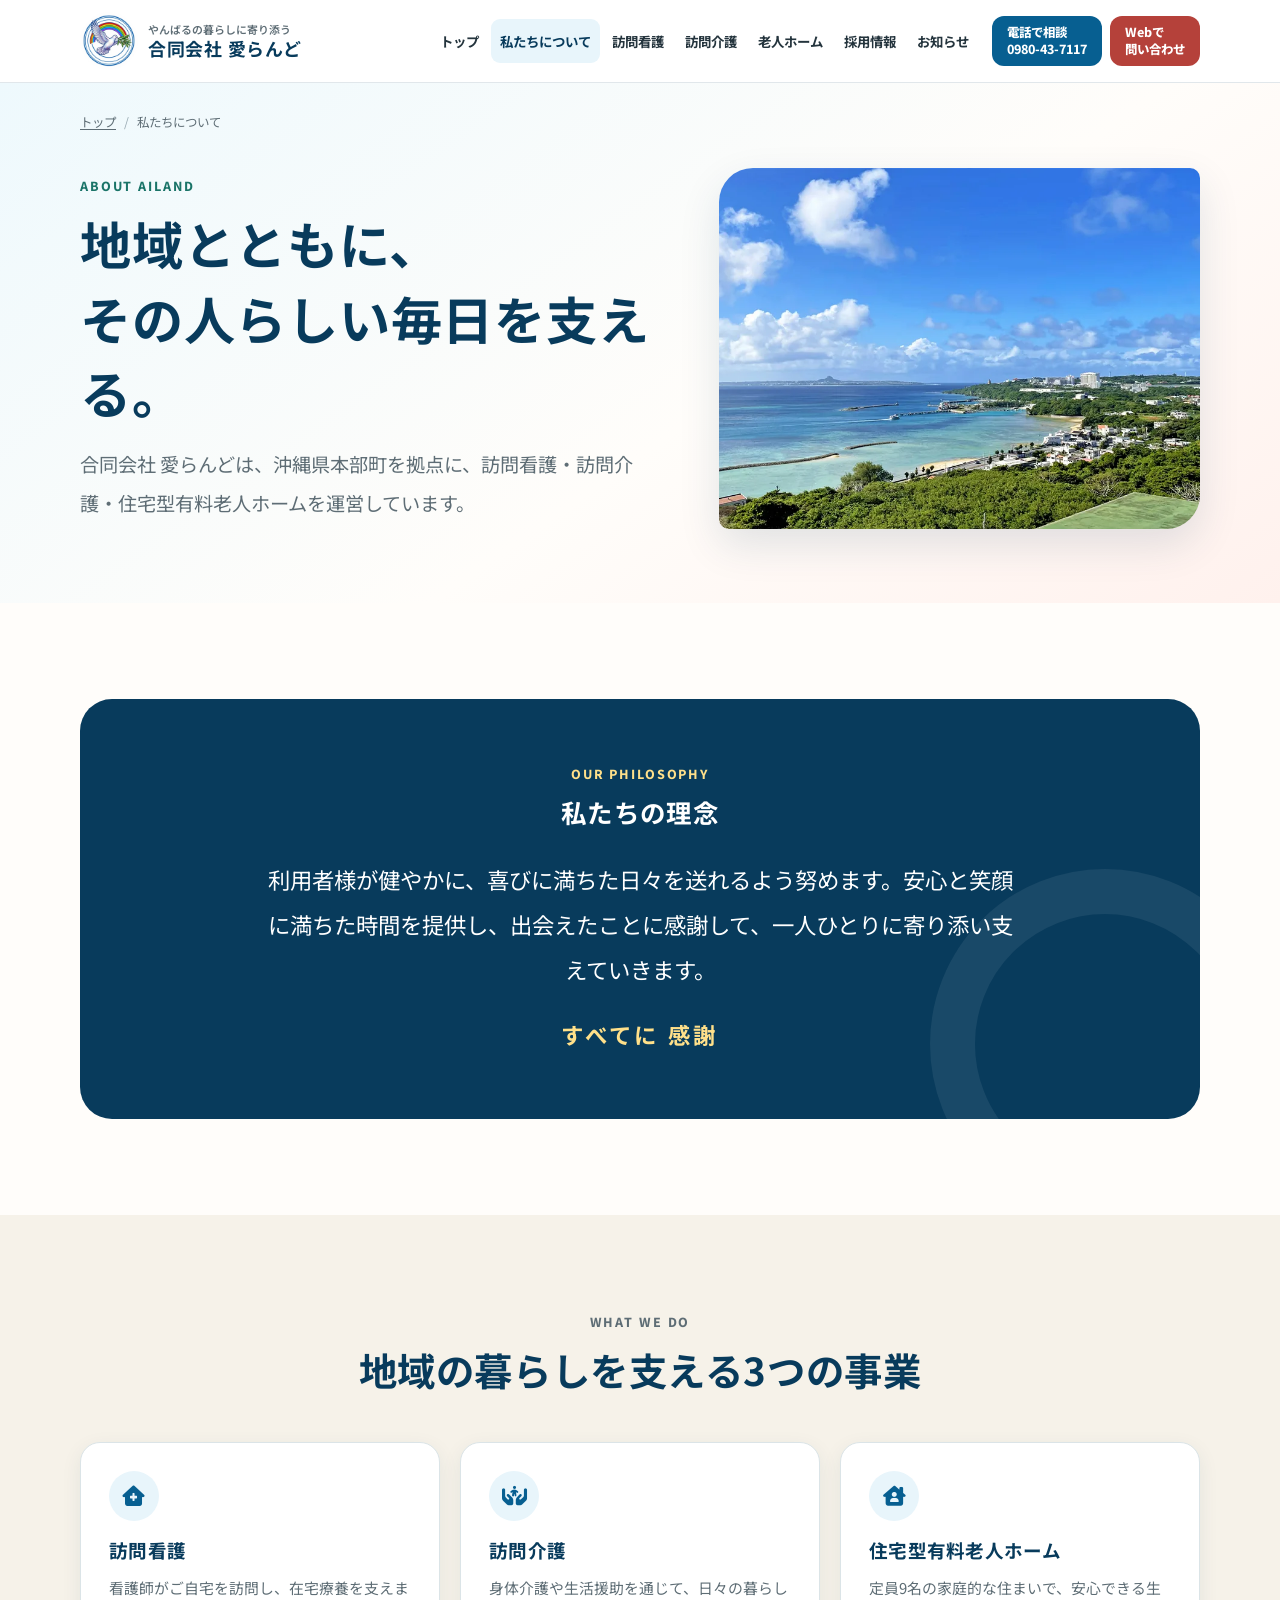
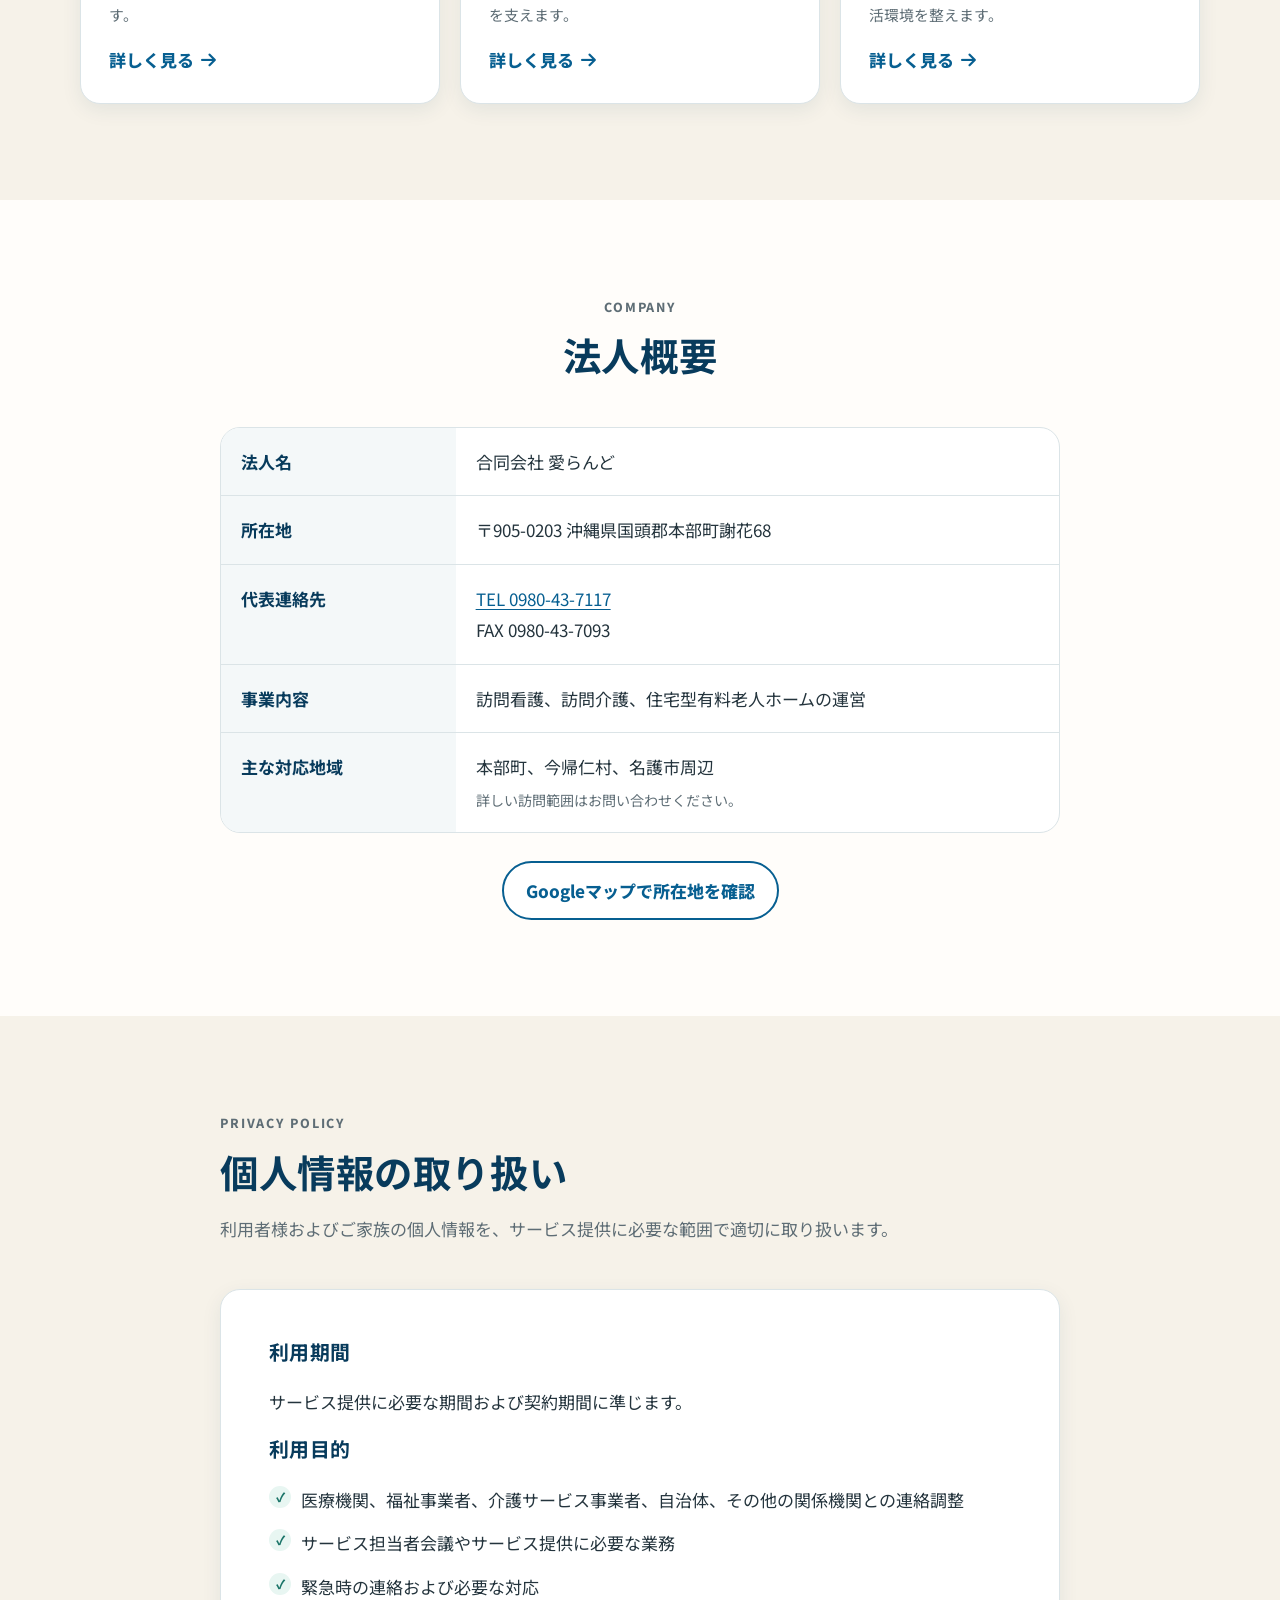
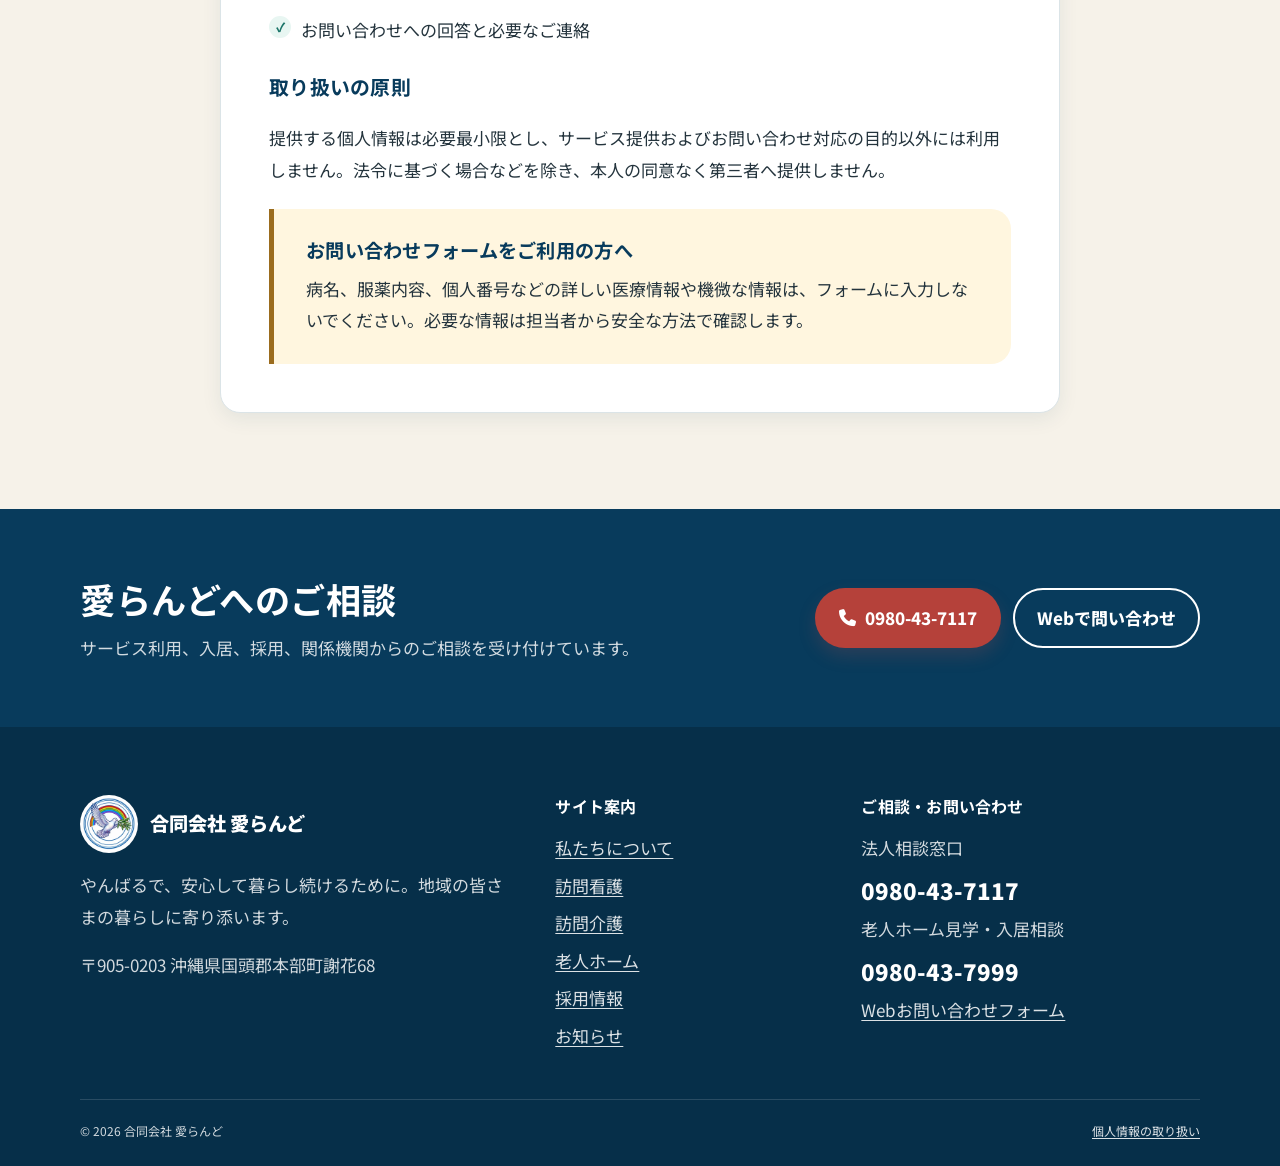
==== commit 6f356923: "サイト全体の導線・デザイン・SEOを改善" ====
--- a/about.html
+++ b/about.html
@@ -1,155 +1,35 @@
-<!DOCTYPE html>
-<html lang="ja">
-<head>
-    <meta charset="UTF-8">
-    <meta name="viewport" content="width=device-width, initial-scale=1.0">
-    <title>愛らんどについて | 合同会社 愛らんど</title>
-    <meta name="description" content="沖縄県本部町の合同会社 愛らんどについて。やんばる地域に根ざし、訪問看護・訪問介護・住宅型有料老人ホームを運営しています。">
-    <link rel="icon" href="favicon.svg" type="image/svg+xml">
-    <link href="https://fonts.googleapis.com/css2?family=M+PLUS+Rounded+1c:wght@400;700;900&display=swap" rel="stylesheet">
-    <link rel="stylesheet" href="https://cdnjs.cloudflare.com/ajax/libs/font-awesome/6.4.0/css/all.min.css">
-    <link rel="stylesheet" href="styles.css">
-</head>
-<body>
-    <header>
-        <div class="header-container">
-            <a href="index.html" class="logo-section">
-                <img class="brand-logo" src="images/ailand-logo.png" alt="愛らんどロゴ" width="58" height="58">
-                合同会社 愛らんど
-            </a>
-            <button class="menu-toggle" type="button" aria-expanded="false" aria-controls="global-nav"><span class="sr-only">メニューを開く</span><i class="fa-solid fa-bars" aria-hidden="true"></i></button>
-            <nav class="nav-section" id="global-nav">
-                <ul>
-                    <li><a href="index.html">トップ</a></li>
-                    <li><a href="about.html" style="color: var(--accent-red);">愛らんどについて</a></li>
-                    <li><a href="homenurse.html">訪問看護</a></li>
-                    <li><a href="care.html">訪問介護</a></li>
-                    <li><a href="senior.html">老人ホーム</a></li>
-                    <li><a href="recruit.html">採用情報</a></li>
-                    <li><a href="updates.html">お知らせ</a></li>
-                </ul>
-            </nav>
-            <div class="header-ctas">
-                <a href="tel:0980437117" class="cta-block tel">
-                    <span>お電話でのお問い合わせ</span>
-                    <strong>0980-43-7117</strong>
-                </a>
-                <a href="contact.html" class="cta-block contact">
-                    <span>メールでのお問い合わせ</span>
-                    <strong>CONTACT</strong>
-                </a>
-            </div>
-        </div>
-    </header>
-
-    <section class="hero" style="padding-top: 180px;">
-        <div class="container" style="max-width: 1000px; margin: 0 auto;">
-            <div class="section-title">
-                <h2>愛らんどについて</h2>
-            </div>
-        </div>
-    </section>
-
-    <div class="container" style="max-width: 1000px; margin: 0 auto; padding: 0 20px 100px;">
-        <!-- 理念 -->
-        <div class="blob-card">
-            <h3 style="color: var(--accent-red); margin-bottom: 2rem; text-align: center;">理念</h3>
-            <ul style="list-style: none; text-align: center; font-size: 1.25rem;">
-                <li style="margin-bottom: 1.5rem;">私たちは利用者様が健やかにまた喜びに満ちた日々が送れるよう努めます。</li>
-                <li style="margin-bottom: 1.5rem;">私たちは利用者様に安心と笑顔に満ちた時間を提供できるようお世話させていただきます。</li>
-                <li style="margin-bottom: 1.5rem;">私たちは利用者様に出会えたことに感謝し寄り添い支えていきます。</li>
-            </ul>
-            <p style="text-align: center; font-weight: bold; font-size: 1.8rem; margin-top: 2rem; color: var(--accent-gold);">すべてに 感謝</p>
-        </div>
-
-        <!-- 会社概要 -->
-        <div class="blob-card">
-            <h3 style="color: var(--primary-blue); margin-bottom: 2rem; text-align: center;">会社概要</h3>
-            <table style="width: 100%; border-collapse: collapse; font-size: 1.2rem;">
-                <tr style="border-bottom: 2px solid #f2efe6;">
-                    <th style="width: 30%; text-align: left; padding: 1.5rem; color: var(--primary-blue);">会社名</th>
-                    <td style="padding: 1.5rem;">合同会社 愛らんど</td>
-                </tr>
-                <tr style="border-bottom: 2px solid #f2efe6;">
-                    <th style="text-align: left; padding: 1.5rem; color: var(--primary-blue);">所在地</th>
-                    <td style="padding: 1.5rem;">〒905-0203 沖縄県国頭郡本部町謝花68</td>
-                </tr>
-                <tr style="border-bottom: 2px solid #f2efe6;">
-                    <th style="text-align: left; padding: 1.5rem; color: var(--primary-blue);">代表連絡先</th>
-                    <td style="padding: 1.5rem;">TEL: 0980-43-7117 / FAX: 0980-43-7093</td>
-                </tr>
-                <tr style="border-bottom: 2px solid #f2efe6;">
-                    <th style="text-align: left; padding: 1.5rem; color: var(--primary-blue);">事業内容</th>
-                    <td style="padding: 1.5rem;">訪問看護、訪問介護、有料老人ホームの運営</td>
-                </tr>
-            </table>
-        </div>
-
-        <!-- プライバシーポリシー -->
-        <div class="section-title" style="margin-top: 5rem;">
-            <p style="color: var(--accent-red); font-weight: 900; font-size: 1.5rem; font-family: 'Arial', sans-serif;">Privacy policy</p>
-            <h2 id="privacy">個人情報の保護</h2>
-        </div>
-        <div class="blob-card">
-            <div style="border-left: 5px solid var(--accent-red); padding-left: 1.5rem; margin-bottom: 2.5rem;">
-                <h3 style="color: #444; font-size: 1.6rem; margin-bottom: 0.5rem;">個人情報の使用に係る同意書</h3>
-                <p style="color: #999; font-size: 1rem; font-family: 'Arial', sans-serif;">Privacy policy</p>
-            </div>
-            <p style="margin-bottom: 3rem; font-weight: bold;">利用者様及び利用者様の家族の個人情報を下記の利用目的の必要最低限の範囲内で使用、提供、または、収集する事に同意します。</p>
-            
-            <div style="display: flex; flex-direction: column; gap: 2.5rem;">
-                <!-- 1 -->
-                <div style="display: flex; gap: 1.5rem; align-items: flex-start;">
-                    <div style="background: var(--accent-red); color: white; border-radius: 50%; width: 40px; height: 40px; display: flex; align-items: center; justify-content: center; font-weight: 900; flex-shrink: 0;">1</div>
-                    <div>
-                        <h4 style="color: var(--accent-red); font-size: 1.3rem; margin-bottom: 0.5rem;">利用期間</h4>
-                        <p>サービス提供に必要な時間及び契約期間に準じます。</p>
-                    </div>
-                </div>
-                <!-- 2 -->
-                <div style="display: flex; gap: 1.5rem; align-items: flex-start;">
-                    <div style="background: var(--accent-red); color: white; border-radius: 50%; width: 40px; height: 40px; display: flex; align-items: center; justify-content: center; font-weight: 900; flex-shrink: 0;">2</div>
-                    <div>
-                        <h4 style="color: var(--accent-red); font-size: 1.3rem; margin-bottom: 0.5rem;">利用目的</h4>
-                        <ul style="list-style: none; padding-left: 0;">
-                            <li>(1) 医療機関、福祉事業者、介護サービス事業者、自治体（保険者等）、その他社会福祉団体等との連絡調整のため</li>
-                            <li>(2) サービス担当者会議、その他サービス提供で必要な場合</li>
-                            <li>(3) 上記の号に関わらず、緊急を要する時の連絡等の場合</li>
-                        </ul>
-                    </div>
-                </div>
-                <!-- 3 -->
-                <div style="display: flex; gap: 1.5rem; align-items: flex-start;">
-                    <div style="background: var(--accent-red); color: white; border-radius: 50%; width: 40px; height: 40px; display: flex; align-items: center; justify-content: center; font-weight: 900; flex-shrink: 0;">3</div>
-                    <div>
-                        <h4 style="color: var(--accent-red); font-size: 1.3rem; margin-bottom: 0.5rem;">使用条件</h4>
-                        <ul style="list-style: none; padding-left: 0;">
-                            <li>(1) 個人情報の提供は必要最低限とし、サービス提供に関わる目的以外決して利用しない。<br>また、利用者とのサービス利用に関わる契約の締結前からサービス終了後においても、第三者に漏らさない。</li>
-                            <li>(2) 個人情報を使用した内容や相手方などについて経過を記録し、請求があれば開示する。</li>
-                        </ul>
-                    </div>
-                </div>
-            </div>
-        </div>
-
-        <div style="text-align: center; margin-top: 5rem;">
-            <a href="https://maps.app.goo.gl/3Eu3qzjx5qtb6wbb9" target="_blank" class="btn-round" style="background-color: var(--accent-gold); box-shadow: 0 8px 0 #8a642e;">Google Mapで場所を確認する</a>
-        </div>
-    </div>
-
-    <footer>
-        <svg class="footer-wave" viewBox="0 0 1440 100" preserveAspectRatio="none">
-            <path d="M0,64L80,58.7C160,53,320,43,480,48C640,53,800,75,960,80C1120,85,1280,75,1360,69.3L1440,64L1440,100L1360,100C1280,100,1120,100,960,100C800,100,640,100,480,100C320,100,160,100,80,100L0,100Z"></path>
-        </svg>
-        <div class="container" style="max-width: 1000px; margin: 0 auto; text-align: center;">
-            <div style="font-size: 2rem; font-weight: 900; margin-bottom: 1rem;">合同会社 愛らんど</div>
-            <p>〒905-0203 沖縄県国頭郡本部町謝花68</p>
-            <p>TEL: 0980-43-7117 / FAX: 0980-43-7093</p>
-            <div style="margin-top: 4rem; font-size: 0.8rem; opacity: 0.7;">
-                &copy; 合同会社 愛らんど All Rights Reserved.
-            </div>
-        </div>
-    </footer>
-    <script src="script.js"></script>
+<!DOCTYPE html>
+<html lang="ja">
+<head>
+  <meta charset="UTF-8"><meta name="viewport" content="width=device-width, initial-scale=1.0">
+  <meta name="description" content="沖縄県本部町の合同会社 愛らんどについて。訪問看護・訪問介護・住宅型有料老人ホームを通じて、やんばる地域の暮らしを支えています。">
+  <link rel="canonical" href="https://guccyo00.github.io/ailand-website/about.html"><meta name="theme-color" content="#083b5c">
+  <title>私たちについて｜合同会社 愛らんど</title>
+  <link rel="icon" href="favicon.svg" type="image/svg+xml"><link rel="preconnect" href="https://fonts.googleapis.com"><link rel="preconnect" href="https://fonts.gstatic.com" crossorigin><link href="https://fonts.googleapis.com/css2?family=Noto+Sans+JP:wght@400;500;700;800;900&display=swap" rel="stylesheet"><link rel="stylesheet" href="https://cdnjs.cloudflare.com/ajax/libs/font-awesome/6.4.0/css/all.min.css"><link rel="stylesheet" href="styles.css">
+</head>
+<body>
+  <a class="skip-link" href="#main">本文へ移動</a>
+  <header class="site-header"><div class="container header-inner"><a class="brand" href="index.html" aria-label="合同会社 愛らんど トップページ"><img src="images/ailand-logo.webp" alt="" width="58" height="58"><span class="brand-copy"><small>やんばるの暮らしに寄り添う</small><strong>合同会社 愛らんど</strong></span></a><button class="menu-toggle" type="button" aria-expanded="false" aria-controls="global-nav"><span class="sr-only menu-label">メニューを開く</span><i class="fa-solid fa-bars" aria-hidden="true"></i></button><nav class="global-nav" id="global-nav" aria-label="メインメニュー"><ul><li><a href="index.html">トップ</a></li><li><a href="about.html">私たちについて</a></li><li><a href="homenurse.html">訪問看護</a></li><li><a href="care.html">訪問介護</a></li><li><a href="senior.html">老人ホーム</a></li><li><a href="recruit.html">採用情報</a></li><li><a href="updates.html">お知らせ</a></li></ul></nav><div class="header-actions"><a class="header-action phone" href="tel:0980437117">電話で相談<br>0980-43-7117</a><a class="header-action contact" href="contact.html">Webで<br>問い合わせ</a></div></div></header>
+
+  <main id="main">
+    <section class="page-hero"><div class="container"><nav class="breadcrumbs" aria-label="パンくずリスト"><ol><li><a href="index.html">トップ</a></li><li aria-current="page">私たちについて</li></ol></nav><div class="page-hero-grid"><div><p class="eyebrow">ABOUT AILAND</p><h1>地域とともに、<br>その人らしい毎日を支える。</h1><p class="lead">合同会社 愛らんどは、沖縄県本部町を拠点に、訪問看護・訪問介護・住宅型有料老人ホームを運営しています。</p></div><div class="page-hero-image"><img src="images/ocean.webp" alt="本部町・やんばるの青い海" width="1400" height="933"></div></div></div></section>
+
+    <section class="section"><div class="container"><div class="philosophy reveal"><p class="eyebrow" style="color:#ffe08a">OUR PHILOSOPHY</p><h2>私たちの理念</h2><blockquote>利用者様が健やかに、喜びに満ちた日々を送れるよう努めます。安心と笑顔に満ちた時間を提供し、出会えたことに感謝して、一人ひとりに寄り添い支えていきます。</blockquote><strong>すべてに 感謝</strong></div></div></section>
+
+    <section class="section section-alt" aria-labelledby="service-summary-title"><div class="container"><div class="section-heading center"><p class="eyebrow">WHAT WE DO</p><h2 id="service-summary-title">地域の暮らしを支える3つの事業</h2></div><div class="feature-grid">
+      <article class="feature-card reveal"><span class="icon-circle"><i class="fa-solid fa-house-medical" aria-hidden="true"></i></span><h3>訪問看護</h3><p>看護師がご自宅を訪問し、在宅療養を支えます。</p><a class="text-link" href="homenurse.html">詳しく見る <i class="fa-solid fa-arrow-right" aria-hidden="true"></i></a></article>
+      <article class="feature-card reveal"><span class="icon-circle"><i class="fa-solid fa-hands-holding-child" aria-hidden="true"></i></span><h3>訪問介護</h3><p>身体介護や生活援助を通じて、日々の暮らしを支えます。</p><a class="text-link" href="care.html">詳しく見る <i class="fa-solid fa-arrow-right" aria-hidden="true"></i></a></article>
+      <article class="feature-card reveal"><span class="icon-circle"><i class="fa-solid fa-house-chimney-user" aria-hidden="true"></i></span><h3>住宅型有料老人ホーム</h3><p>定員9名の家庭的な住まいで、安心できる生活環境を整えます。</p><a class="text-link" href="senior.html">詳しく見る <i class="fa-solid fa-arrow-right" aria-hidden="true"></i></a></article>
+    </div></div></section>
+
+    <section class="section" aria-labelledby="company-title"><div class="container narrow"><div class="section-heading center"><p class="eyebrow">COMPANY</p><h2 id="company-title">法人概要</h2></div><div class="table-wrap"><table class="info-table"><tbody><tr><th scope="row">法人名</th><td>合同会社 愛らんど</td></tr><tr><th scope="row">所在地</th><td>〒905-0203 沖縄県国頭郡本部町謝花68</td></tr><tr><th scope="row">代表連絡先</th><td><a href="tel:0980437117">TEL 0980-43-7117</a><br>FAX 0980-43-7093</td></tr><tr><th scope="row">事業内容</th><td>訪問看護、訪問介護、住宅型有料老人ホームの運営</td></tr><tr><th scope="row">主な対応地域</th><td>本部町、今帰仁村、名護市周辺<br><span class="note">詳しい訪問範囲はお問い合わせください。</span></td></tr></tbody></table></div><div class="button-row" style="justify-content:center;margin-top:28px"><a class="button button-outline" href="https://maps.app.goo.gl/3Eu3qzjx5qtb6wbb9" target="_blank" rel="noopener">Googleマップで所在地を確認</a></div></div></section>
+
+    <section class="section section-alt" id="privacy" aria-labelledby="privacy-title"><div class="container narrow"><div class="section-heading"><p class="eyebrow">PRIVACY POLICY</p><h2 id="privacy-title">個人情報の取り扱い</h2><p>利用者様およびご家族の個人情報を、サービス提供に必要な範囲で適切に取り扱います。</p></div><div class="content-card"><h3>利用期間</h3><p>サービス提供に必要な期間および契約期間に準じます。</p><h3>利用目的</h3><ul class="check-list"><li>医療機関、福祉事業者、介護サービス事業者、自治体、その他の関係機関との連絡調整</li><li>サービス担当者会議やサービス提供に必要な業務</li><li>緊急時の連絡および必要な対応</li><li>お問い合わせへの回答と必要なご連絡</li></ul><h3 style="margin-top:28px">取り扱いの原則</h3><p>提供する個人情報は必要最小限とし、サービス提供およびお問い合わせ対応の目的以外には利用しません。法令に基づく場合などを除き、本人の同意なく第三者へ提供しません。</p><div class="callout warning" style="margin-top:24px"><h3>お問い合わせフォームをご利用の方へ</h3><p>病名、服薬内容、個人番号などの詳しい医療情報や機微な情報は、フォームに入力しないでください。必要な情報は担当者から安全な方法で確認します。</p></div></div></div></section>
+
+    <section class="contact-band"><div class="container contact-band-inner"><div><h2>愛らんどへのご相談</h2><p>サービス利用、入居、採用、関係機関からのご相談を受け付けています。</p></div><div class="button-row"><a class="button button-secondary" href="tel:0980437117"><i class="fa-solid fa-phone" aria-hidden="true"></i> 0980-43-7117</a><a class="button button-outline" href="contact.html">Webで問い合わせ</a></div></div></section>
+  </main>
+
+  <footer class="site-footer"><div class="container"><div class="footer-grid"><div><div class="footer-brand"><img src="images/ailand-logo.webp" alt="" width="58" height="58">合同会社 愛らんど</div><p>やんばるで、安心して暮らし続けるために。地域の皆さまの暮らしに寄り添います。</p><p>〒905-0203 沖縄県国頭郡本部町謝花68</p></div><div><h2>サイト案内</h2><ul class="footer-links"><li><a href="about.html">私たちについて</a></li><li><a href="homenurse.html">訪問看護</a></li><li><a href="care.html">訪問介護</a></li><li><a href="senior.html">老人ホーム</a></li><li><a href="recruit.html">採用情報</a></li><li><a href="updates.html">お知らせ</a></li></ul></div><div><h2>ご相談・お問い合わせ</h2><span>法人相談窓口</span><a class="footer-tel" href="tel:0980437117">0980-43-7117</a><span>老人ホーム見学・入居相談</span><a class="footer-tel" href="tel:0980437999">0980-43-7999</a><p><a href="contact.html">Webお問い合わせフォーム</a></p></div></div><div class="footer-bottom"><span>&copy; <span data-current-year>2026</span> 合同会社 愛らんど</span><span><a href="#privacy">個人情報の取り扱い</a></span></div></div></footer>
+  <nav class="mobile-actions" aria-label="お問い合わせ"><a class="phone" href="tel:0980437117"><i class="fa-solid fa-phone" aria-hidden="true"></i> 電話で相談</a><a class="mail" href="contact.html"><i class="fa-regular fa-envelope" aria-hidden="true"></i> Webで問い合わせ</a></nav><script src="script.js"></script>
 </body>
-</html>
+</html>
--- a/styles.css
+++ b/styles.css
@@ -1,750 +1,346 @@
-/* Reset and Base Styles */
-* {
-    margin: 0;
-    padding: 0;
-    box-sizing: border-box;
-}
-
+/* =========================================================
+   合同会社 愛らんど 公式サイト
+   Design: calm, warm, accessible community care
+   ========================================================= */
+* { box-sizing: border-box; }
+html { scroll-behavior: smooth; scroll-padding-top: 100px; }
 :root {
-    --primary-blue: #005ca8;
-    --accent-red: #e60012;
-    --accent-gold: #a87b3b;
-    --bg-cream: #f2efe6;
-    --text-dark: #333333;
-    --white: #ffffff;
-    --paper-texture: url("data:image/svg+xml,%3Csvg xmlns='http://www.w3.org/2000/svg' width='100' height='100' viewBox='0 0 100 100'%3E%3Cfilter id='noise'%3E%3CfeTurbulence type='fractalNoise' baseFrequency='0.8' numOctaves='3' stitchTiles='stitch'/%3E%3C/filter%3E%3Crect width='100' height='100' filter='url(%23noise)' opacity='0.05'/%3E%3C/svg%3E");
-}
-
+  --blue-900: #083b5c;
+  --blue-700: #075f91;
+  --blue-600: #0879b5;
+  --blue-100: #e8f5fb;
+  --teal-700: #1a7468;
+  --teal-100: #e8f6f2;
+  --coral-600: #b5413a;
+  --coral-100: #fff0ed;
+  --gold-600: #9b6c1e;
+  --gold-100: #fff6df;
+  --ink: #24343d;
+  --muted: #5e6d75;
+  --line: #dbe4e7;
+  --paper: #fffdfa;
+  --sand: #f6f2e9;
+  --white: #ffffff;
+  --shadow-sm: 0 6px 20px rgba(8, 59, 92, .08);
+  --shadow-md: 0 16px 42px rgba(8, 59, 92, .12);
+  --radius-sm: 12px;
+  --radius-md: 20px;
+  --radius-lg: 32px;
+  --ease-out: cubic-bezier(.23, 1, .32, 1);
+  --container: 1120px;
+}
 body {
-    font-family: "M PLUS Rounded 1c", "Noto Sans JP", sans-serif;
-    color: var(--text-dark);
-    line-height: 1.8;
-    background-color: var(--bg-cream);
-    background-image: var(--paper-texture);
-    overflow-x: hidden;
-    font-size: 1.15rem;
-}
-
-/* 明るく動きのあるブランド演出 */
-.scroll-progress {
-    position: fixed; inset: 0 0 auto; height: 4px; z-index: 4000;
-    transform: scaleX(0); transform-origin: left center;
-    background: linear-gradient(90deg, #00a8e8, #2bc48a, #ffd23f, #ff7a59, #e83e8c);
-    box-shadow: 0 1px 8px rgba(0,92,168,.35);
-}
-header { transition: height .3s ease, box-shadow .3s ease, background-color .3s ease; }
-.has-scrolled header { background-color: rgba(255,255,255,.98); box-shadow: 0 8px 24px rgba(0,68,110,.12); }
-.brand-logo { width: 58px; height: 58px; object-fit: contain; flex: 0 0 auto; margin-right: 10px; animation: rainbow-bob 3s ease-in-out infinite; }
-.hero { position: relative; isolation: isolate; overflow: hidden; background: linear-gradient(120deg,#dff7ff,#fff8d9,#ffe8ef,#e6f8ef); background-size: 300% 300%; animation: hero-gradient 12s ease infinite; }
-.hero::before,.hero::after { content:""; position:absolute; z-index:-1; border-radius:50%; filter:blur(2px); opacity:.48; pointer-events:none; }
-.hero::before { width:260px;height:260px;left:-70px;top:130px;background:radial-gradient(circle,#63d8ff,transparent 68%);animation:orb-float 8s ease-in-out infinite; }
-.hero::after { width:330px;height:330px;right:-90px;bottom:25px;background:radial-gradient(circle,#ff9bb6,transparent 68%);animation:orb-float 10s ease-in-out infinite reverse; }
-.hero h1 { background:linear-gradient(90deg,#005ca8,#00a889,#e67e00,#e6005c,#005ca8);background-size:250% auto;color:transparent;-webkit-background-clip:text;background-clip:text;animation:title-shine 8s linear infinite; }
-.hero-illust { animation:hero-rise .9s cubic-bezier(.2,.8,.2,1) both, hero-float 6s ease-in-out 1s infinite; box-shadow:0 24px 55px rgba(0,92,168,.22); }
-.btn-round,.phone-button,.btn-submit { position:relative;overflow:hidden;transition:transform .25s ease,box-shadow .25s ease,filter .25s ease; }
-.btn-round::after,.phone-button::after,.btn-submit::after { content:"";position:absolute;inset:-100% -45%;background:linear-gradient(110deg,transparent 35%,rgba(255,255,255,.5) 50%,transparent 65%);transform:translateX(-70%);transition:transform .6s ease;pointer-events:none; }
-.btn-round:hover::after,.phone-button:hover::after,.btn-submit:hover::after { transform:translateX(70%); }
-.btn-round:hover,.phone-button:hover,.btn-submit:hover { transform:translateY(-4px) scale(1.02);filter:saturate(1.1); }
-.guide-card,.news-card,.blob-card { transition:transform .35s cubic-bezier(.2,.8,.2,1),box-shadow .35s ease,border-color .35s ease; }
-.guide-card:hover,.news-card:hover,.blob-card:hover { transform:translateY(-10px) rotate(-.3deg);box-shadow:0 20px 45px rgba(0,92,168,.18); }
-.guide-card i { transition:transform .4s ease,color .3s ease; }
-.guide-card:hover i { transform:scale(1.18) rotate(-8deg);color:#e6005c; }
-.category { animation:badge-breathe 3.5s ease-in-out infinite; }
-.phone-button,.mobile-phone-bar { animation:soft-pulse 3.2s ease-in-out infinite; }
-.section-title::before { animation:blob-morph 8s ease-in-out infinite; }
-.wavy-divider path,.footer-wave path { animation:wave-color 8s ease-in-out infinite; }
-.fade-in-element { opacity:0;transform:translateY(38px) scale(.97);transition:opacity .75s ease var(--reveal-delay,0ms),transform .75s cubic-bezier(.2,.8,.2,1) var(--reveal-delay,0ms); }
-.fade-in-element.visible { opacity:1;transform:none; }
-@keyframes hero-gradient{0%,100%{background-position:0 50%}50%{background-position:100% 50%}}
-@keyframes title-shine{to{background-position:250% center}}
-@keyframes hero-rise{from{opacity:0;transform:translateY(28px) scale(.95)}to{opacity:1;transform:none}}
-@keyframes hero-float{0%,100%{transform:translateY(0) rotate(0)}50%{transform:translateY(-10px) rotate(.4deg)}}
-@keyframes orb-float{0%,100%{transform:translate(0,0) scale(1)}50%{transform:translate(28px,-18px) scale(1.08)}}
-@keyframes rainbow-bob{0%,100%{transform:translateY(0) rotate(0)}50%{transform:translateY(-4px) rotate(8deg)}}
-@keyframes soft-pulse{0%,100%{box-shadow:0 8px 18px rgba(0,92,168,.12)}50%{box-shadow:0 10px 30px rgba(0,92,168,.28)}}
-@keyframes badge-breathe{0%,100%{transform:scale(1)}50%{transform:scale(1.04)}}
-@keyframes blob-morph{0%,100%{border-radius:50% 40% 60% 30%/30% 60% 40% 70%;transform:translate(-50%,-50%) rotate(0)}50%{border-radius:35% 65% 40% 60%/55% 35% 65% 45%;transform:translate(-50%,-50%) rotate(5deg)}}
-@keyframes wave-color{0%,100%{fill:#005ca8}50%{fill:#00a889}}
+  margin: 0;
+  color: var(--ink);
+  background: var(--paper);
+  font-family: "Noto Sans JP", "Yu Gothic", "Hiragino Kaku Gothic ProN", sans-serif;
+  font-size: 17px;
+  line-height: 1.85;
+  -webkit-font-smoothing: antialiased;
+}
+img { display: block; max-width: 100%; height: auto; }
+a { color: var(--blue-700); text-underline-offset: .2em; }
+a:hover { color: var(--coral-600); }
+button, input, select, textarea { font: inherit; }
+h1, h2, h3, h4, p { margin-top: 0; }
+h1, h2, h3, h4 { color: var(--blue-900); line-height: 1.45; letter-spacing: .015em; }
+p:last-child { margin-bottom: 0; }
+.container { width: min(calc(100% - 40px), var(--container)); margin-inline: auto; }
+.container.narrow { max-width: 840px; }
+.section { padding: 96px 0; }
+.section-sm { padding: 64px 0; }
+.section-alt { background: var(--sand); }
+.section-blue { background: var(--blue-900); color: var(--white); }
+.section-blue h2, .section-blue h3 { color: var(--white); }
+.section-heading { max-width: 760px; margin-bottom: 44px; }
+.section-heading.center { margin-inline: auto; text-align: center; }
+.section-heading h2 { margin-bottom: 14px; font-size: clamp(1.85rem, 3vw, 2.7rem); }
+.section-heading p { color: var(--muted); }
+.section-blue .section-heading p { color: rgba(255, 255, 255, .8); }
+.eyebrow { margin-bottom: 8px; color: var(--teal-700); font-size: .78rem; font-weight: 800; letter-spacing: .15em; }
+.lead { font-size: clamp(1.05rem, 2vw, 1.2rem); line-height: 2; }
+.note { color: var(--muted); font-size: .88rem; }
+.skip-link { position: fixed; top: 8px; left: 8px; z-index: 9999; padding: 10px 16px; border-radius: 8px; background: var(--blue-900); color: #fff; transform: translateY(-160%); }
+.skip-link:focus { transform: none; }
+.sr-only { position: absolute; width: 1px; height: 1px; padding: 0; margin: -1px; overflow: hidden; clip: rect(0, 0, 0, 0); white-space: nowrap; border: 0; }
+:focus-visible { outline: 4px solid #f5b72e; outline-offset: 3px; }
+
+/* Header */
+.site-header { position: sticky; top: 0; z-index: 1000; background: rgba(255,255,255,.97); border-bottom: 1px solid rgba(8,59,92,.12); backdrop-filter: blur(12px); transition: box-shadow 180ms var(--ease-out); }
+.site-header.is-scrolled { box-shadow: 0 10px 28px rgba(8,59,92,.10); }
+.header-inner { display: flex; align-items: center; min-height: 82px; }
+.brand { display: flex; align-items: center; gap: 10px; flex: 0 0 auto; color: var(--blue-900); text-decoration: none; }
+.brand img { width: 58px; height: 58px; border-radius: 50%; object-fit: cover; }
+.brand-copy { display: grid; line-height: 1.25; }
+.brand-copy small { color: var(--muted); font-size: .68rem; font-weight: 600; }
+.brand-copy strong { font-size: 1.12rem; letter-spacing: .04em; }
+.global-nav { margin-left: auto; }
+.global-nav ul { display: flex; align-items: center; gap: 3px; margin: 0; padding: 0; list-style: none; }
+.global-nav a { display: block; padding: 10px 9px; border-radius: 9px; color: var(--ink); font-size: .84rem; font-weight: 700; text-decoration: none; white-space: nowrap; }
+.global-nav a:hover, .global-nav a[aria-current="page"] { background: var(--blue-100); color: var(--blue-900); }
+.header-actions { display: flex; gap: 8px; margin-left: 14px; }
+.header-action { display: grid; place-items: center; min-height: 46px; padding: 8px 15px; border-radius: 12px; color: #fff; text-decoration: none; font-size: .78rem; font-weight: 800; line-height: 1.35; }
+.header-action.phone { background: var(--blue-700); }
+.header-action.contact { background: var(--coral-600); }
+.header-action:hover { color: #fff; filter: brightness(.94); }
+.menu-toggle { display: none; width: 48px; height: 48px; margin-left: auto; border: 1px solid var(--line); border-radius: 12px; background: #fff; color: var(--blue-900); cursor: pointer; }
+
+/* Buttons and links */
+.button-row { display: flex; flex-wrap: wrap; gap: 12px; align-items: center; }
+.button { display: inline-flex; align-items: center; justify-content: center; gap: 9px; min-height: 52px; padding: 12px 22px; border: 2px solid transparent; border-radius: 999px; font-weight: 800; text-align: center; text-decoration: none; transition: transform 160ms var(--ease-out), box-shadow 160ms var(--ease-out), background-color 160ms; }
+.button:hover { transform: translateY(-2px); }
+.button:active { transform: scale(.97); }
+.button-primary { background: var(--blue-700); color: #fff; box-shadow: 0 8px 18px rgba(7,95,145,.2); }
+.button-primary:hover { background: var(--blue-900); color: #fff; }
+.button-secondary { background: var(--coral-600); color: #fff; box-shadow: 0 8px 18px rgba(201,85,76,.18); }
+.button-secondary:hover { color: #fff; filter: brightness(.92); }
+.button-outline { border-color: var(--blue-700); background: #fff; color: var(--blue-700); }
+.button-outline:hover { background: var(--blue-100); color: var(--blue-900); }
+.text-link { display: inline-flex; align-items: center; gap: 7px; font-weight: 800; text-decoration: none; }
+
+/* Home hero */
+.home-hero { position: relative; overflow: hidden; padding: 72px 0 80px; background: linear-gradient(135deg, #f1fbff 0%, #fffdf7 50%, #fff3ef 100%); }
+.home-hero::after { content: ""; position: absolute; right: -8vw; bottom: -16vw; width: 40vw; height: 40vw; border-radius: 50%; background: rgba(232,246,242,.78); }
+.hero-grid { position: relative; z-index: 1; display: grid; grid-template-columns: .95fr 1.05fr; gap: 54px; align-items: center; }
+.home-hero h1 { margin-bottom: 22px; font-size: clamp(2.2rem, 5vw, 4rem); }
+.home-hero h1 em { color: var(--coral-600); font-style: normal; }
+.hero-copy .lead { max-width: 620px; margin-bottom: 26px; color: var(--muted); }
+.hero-service-tags { display: flex; flex-wrap: wrap; gap: 8px; margin: 0 0 28px; padding: 0; list-style: none; }
+.hero-service-tags li { padding: 6px 12px; border: 1px solid #bcdbe7; border-radius: 999px; background: rgba(255,255,255,.8); color: var(--blue-900); font-size: .8rem; font-weight: 700; }
+.hero-visual { position: relative; }
+.hero-visual img { width: 100%; aspect-ratio: 1.42; object-fit: cover; border-radius: 44px 12px 44px 12px; box-shadow: var(--shadow-md); }
+.hero-badge { position: absolute; right: -16px; bottom: -20px; max-width: 220px; padding: 15px 18px; border-radius: 16px; background: #fff; box-shadow: var(--shadow-md); color: var(--blue-900); font-size: .86rem; font-weight: 800; }
+
+/* Cards and grids */
+.quick-grid, .service-grid, .feature-grid, .faq-grid { display: grid; gap: 20px; }
+.quick-grid { grid-template-columns: repeat(3, 1fr); }
+.service-grid { grid-template-columns: repeat(3, 1fr); }
+.feature-grid { grid-template-columns: repeat(3, 1fr); }
+.quick-card, .service-card, .feature-card, .content-card, .news-card, .contact-card { background: #fff; border: 1px solid var(--line); border-radius: var(--radius-md); box-shadow: var(--shadow-sm); }
+.quick-card { display: flex; align-items: flex-start; gap: 16px; padding: 25px; color: var(--ink); text-decoration: none; }
+.quick-card:hover { border-color: #8ec4d9; color: var(--ink); transform: translateY(-3px); box-shadow: var(--shadow-md); }
+.quick-icon, .icon-circle { display: grid; flex: 0 0 auto; place-items: center; width: 50px; height: 50px; border-radius: 50%; background: var(--blue-100); color: var(--blue-700); font-size: 1.25rem; }
+.quick-card h3 { margin-bottom: 6px; font-size: 1.08rem; }
+.quick-card p { margin: 0; color: var(--muted); font-size: .88rem; }
+.service-card { overflow: hidden; }
+.service-card img { width: 100%; aspect-ratio: 16/10; object-fit: cover; }
+.service-card-body { padding: 25px; }
+.service-card h3 { margin-bottom: 10px; font-size: 1.35rem; }
+.service-card p { color: var(--muted); font-size: .94rem; }
+.feature-card { padding: 28px; }
+.feature-card h3 { margin: 16px 0 10px; font-size: 1.16rem; }
+.feature-card p { color: var(--muted); font-size: .93rem; }
+.content-card { padding: clamp(26px, 5vw, 48px); }
+.content-card + .content-card { margin-top: 24px; }
+.media-card { display: grid; grid-template-columns: 1fr 1fr; gap: 38px; align-items: center; }
+.media-card.reverse .media { order: 2; }
+.media-card .media img { width: 100%; border-radius: var(--radius-md); aspect-ratio: 4/3; object-fit: cover; }
+.check-list { display: grid; gap: 12px; margin: 20px 0 0; padding: 0; list-style: none; }
+.check-list li { position: relative; padding-left: 32px; }
+.check-list li::before { content: "✓"; position: absolute; left: 0; top: 2px; display: grid; place-items: center; width: 22px; height: 22px; border-radius: 50%; background: var(--teal-100); color: var(--teal-700); font-size: .78rem; font-weight: 900; }
+.pill-list { display: flex; flex-wrap: wrap; gap: 10px; margin: 18px 0 0; padding: 0; list-style: none; }
+.pill-list li { padding: 8px 13px; border-radius: 999px; background: var(--blue-100); color: var(--blue-900); font-size: .86rem; font-weight: 700; }
+
+/* Shared page hero */
+.page-hero { padding: 28px 0 74px; background: linear-gradient(145deg, #eef9fd, #fffdfa 58%, #fff1ed); }
+.breadcrumbs { margin-bottom: 34px; font-size: .78rem; color: var(--muted); }
+.breadcrumbs ol { display: flex; flex-wrap: wrap; gap: 8px; margin: 0; padding: 0; list-style: none; }
+.breadcrumbs li:not(:last-child)::after { content: "/"; margin-left: 8px; color: #9aabb3; }
+.breadcrumbs a { color: inherit; }
+.page-hero-grid { display: grid; grid-template-columns: 1.1fr .9fr; gap: 50px; align-items: center; }
+.page-hero h1 { margin-bottom: 16px; font-size: clamp(2.15rem, 4vw, 3.45rem); }
+.page-hero .lead { color: var(--muted); }
+.page-hero-image img { width: 100%; border-radius: 34px 10px 34px 10px; aspect-ratio: 4/3; object-fit: cover; box-shadow: var(--shadow-md); }
+.fact-row { display: flex; flex-wrap: wrap; gap: 10px; margin-top: 22px; }
+.fact { padding: 9px 13px; border-radius: 10px; background: #fff; color: var(--blue-900); box-shadow: var(--shadow-sm); font-size: .85rem; font-weight: 800; }
+
+/* Flow, data, calls to action */
+.flow-list { display: grid; grid-template-columns: repeat(4, 1fr); gap: 18px; margin: 0; padding: 0; counter-reset: flow; list-style: none; }
+.flow-list li { position: relative; padding: 26px 22px; border-radius: var(--radius-md); background: #fff; border: 1px solid var(--line); counter-increment: flow; }
+.flow-list li::before { content: counter(flow, decimal-leading-zero); display: block; margin-bottom: 12px; color: var(--coral-600); font-size: 1.35rem; font-weight: 900; }
+.flow-list h3 { margin-bottom: 8px; font-size: 1.06rem; }
+.flow-list p { color: var(--muted); font-size: .88rem; }
+.callout { padding: 28px 32px; border-left: 5px solid var(--teal-700); border-radius: 0 var(--radius-md) var(--radius-md) 0; background: var(--teal-100); }
+.callout.warning { border-color: var(--gold-600); background: var(--gold-100); }
+.callout h2, .callout h3 { margin-bottom: 8px; font-size: 1.2rem; }
+.contact-band { padding: 64px 0; background: var(--blue-900); color: #fff; }
+.contact-band-inner { display: grid; grid-template-columns: 1fr auto; gap: 30px; align-items: center; }
+.contact-band h2 { margin-bottom: 8px; color: #fff; font-size: clamp(1.6rem, 3vw, 2.2rem); }
+.contact-band p { color: rgba(255,255,255,.82); }
+.contact-band .button-outline { border-color: #fff; background: transparent; color: #fff; }
+.contact-band .button-outline:hover { background: #fff; color: var(--blue-900); }
+.contact-note { margin-top: 10px; font-size: .78rem; color: rgba(255,255,255,.72); }
+.split-layout { display: grid; grid-template-columns: 1fr 1fr; gap: 28px; }
+
+/* Tables */
+.table-wrap { overflow-x: auto; border: 1px solid var(--line); border-radius: var(--radius-md); background: #fff; }
+.info-table { width: 100%; border-collapse: collapse; }
+.info-table caption { padding: 18px; font-weight: 800; text-align: left; }
+.info-table th, .info-table td { padding: 18px 20px; border-bottom: 1px solid var(--line); vertical-align: top; text-align: left; }
+.info-table tr:last-child th, .info-table tr:last-child td { border-bottom: 0; }
+.info-table th { width: 28%; background: #f4f8f9; color: var(--blue-900); }
+.fee-table td:last-child { text-align: right; font-variant-numeric: tabular-nums; }
+.fee-table .total th, .fee-table .total td { background: var(--gold-100); font-size: 1.2rem; font-weight: 900; }
+.fee-table .total td { color: var(--coral-600); }
+
+/* About */
+.philosophy { position: relative; padding: clamp(34px, 6vw, 64px); border-radius: var(--radius-lg); background: var(--blue-900); color: #fff; text-align: center; overflow: hidden; }
+.philosophy::after { content: ""; position: absolute; right: -80px; bottom: -100px; width: 260px; height: 260px; border: 45px solid rgba(255,255,255,.07); border-radius: 50%; }
+.philosophy h2 { color: #fff; }
+.philosophy blockquote { max-width: 760px; margin: 26px auto 0; font-size: clamp(1.15rem, 2vw, 1.4rem); line-height: 2; }
+.philosophy strong { display: block; margin-top: 22px; color: #ffe08a; font-size: 1.4rem; letter-spacing: .15em; }
+
+/* Recruitment */
+.recruit-feature { overflow: hidden; padding: 0; }
+.recruit-feature img { width: 100%; aspect-ratio: 16/10; object-fit: cover; }
+.recruit-feature .feature-copy { padding: 25px; }
+.job-points { display: grid; grid-template-columns: repeat(3, 1fr); gap: 18px; margin-bottom: 28px; }
+.job-point { padding: 22px; border-radius: var(--radius-md); background: var(--coral-100); }
+.job-point strong { display: block; color: var(--coral-600); }
+
+/* News and FAQ */
+.news-list { border-top: 1px solid var(--line); }
+.news-item { display: grid; grid-template-columns: 130px 120px 1fr; gap: 18px; padding: 20px 0; border-bottom: 1px solid var(--line); color: var(--ink); text-decoration: none; }
+.news-tag { display: inline-flex; justify-content: center; padding: 4px 10px; border-radius: 999px; background: var(--blue-100); color: var(--blue-900); font-size: .75rem; font-weight: 800; }
+.empty-state { padding: 56px 28px; border: 1px dashed #a8bec7; border-radius: var(--radius-md); background: #fff; text-align: center; }
+.empty-state i { margin-bottom: 16px; color: var(--teal-700); font-size: 2rem; }
+.faq-list { display: grid; gap: 14px; }
+.faq-list details { border: 1px solid var(--line); border-radius: 16px; background: #fff; box-shadow: var(--shadow-sm); }
+.faq-list summary { position: relative; padding: 20px 54px 20px 22px; color: var(--blue-900); font-weight: 800; cursor: pointer; list-style: none; }
+.faq-list summary::-webkit-details-marker { display: none; }
+.faq-list summary::after { content: "+"; position: absolute; right: 22px; top: 17px; color: var(--teal-700); font-size: 1.5rem; }
+.faq-list details[open] summary::after { content: "−"; }
+.faq-list details > div { padding: 0 22px 22px; color: var(--muted); }
+
+/* Contact form */
+.contact-intro { display: grid; grid-template-columns: 1fr 1fr; gap: 20px; margin-bottom: 24px; }
+.contact-card { padding: 24px; }
+.contact-card h2 { margin-bottom: 8px; font-size: 1.15rem; }
+.contact-card .tel { display: block; margin: 8px 0; color: var(--blue-900); font-size: 1.55rem; font-weight: 900; text-decoration: none; }
+.contact-form { padding: clamp(24px, 5vw, 48px); border: 1px solid var(--line); border-radius: var(--radius-lg); background: #fff; box-shadow: var(--shadow-sm); }
+.form-status { display: none; margin-bottom: 24px; padding: 15px 18px; border-radius: 12px; }
+.form-status.error { display: block; border: 1px solid #e7ada7; background: var(--coral-100); color: #7c302b; }
+.form-row { display: grid; grid-template-columns: 220px 1fr; gap: 24px; align-items: start; padding: 20px 0; border-bottom: 1px solid var(--line); }
+.form-label { display: flex; align-items: center; gap: 8px; padding-top: 9px; font-weight: 800; }
+.badge { display: inline-flex; padding: 3px 7px; border-radius: 5px; color: #fff; font-size: .7rem; line-height: 1.4; }
+.badge.required { background: var(--coral-600); }
+.badge.optional { background: #68757b; }
+.form-control { width: 100%; min-height: 48px; padding: 11px 14px; border: 1px solid #aebdc3; border-radius: 10px; background: #fff; color: var(--ink); }
+.form-control:focus { border-color: var(--blue-600); outline: 3px solid rgba(8,121,181,.16); }
+textarea.form-control { min-height: 180px; resize: vertical; }
+.radio-group { display: flex; flex-wrap: wrap; gap: 10px 18px; }
+.radio-label { display: flex; align-items: center; gap: 7px; min-height: 44px; cursor: pointer; }
+.radio-label input { width: 20px; height: 20px; accent-color: var(--blue-700); }
+.field-help { display: flex; justify-content: space-between; gap: 10px; margin-top: 6px; color: var(--muted); font-size: .8rem; }
+.privacy-box { margin-top: 28px; padding: 22px; border-radius: 14px; background: var(--sand); }
+.consent-label { display: flex; gap: 9px; align-items: flex-start; margin-top: 12px; font-weight: 700; }
+.consent-label input { width: 20px; height: 20px; margin-top: 5px; accent-color: var(--blue-700); }
+.form-actions { margin-top: 30px; text-align: center; }
+.form-actions button { border: 0; cursor: pointer; }
+.form-actions button:disabled { opacity: .6; cursor: wait; }
+.honeypot { position: absolute !important; left: -10000px !important; width: 1px !important; height: 1px !important; overflow: hidden !important; }
+
+/* Map and footer */
+.map-frame { overflow: hidden; min-height: 360px; border-radius: var(--radius-md); box-shadow: var(--shadow-sm); }
+.map-frame iframe { display: block; width: 100%; height: 360px; border: 0; }
+.site-footer { padding: 68px 0 24px; background: #062f49; color: rgba(255,255,255,.82); }
+.footer-grid { display: grid; grid-template-columns: 1.25fr .75fr 1fr; gap: 52px; }
+.footer-brand { display: flex; align-items: center; gap: 12px; margin-bottom: 16px; color: #fff; font-size: 1.2rem; font-weight: 900; }
+.footer-brand img { width: 58px; height: 58px; border-radius: 50%; }
+.site-footer h2 { margin-bottom: 14px; color: #fff; font-size: 1rem; }
+.site-footer ul { margin: 0; padding: 0; list-style: none; }
+.site-footer a { color: rgba(255,255,255,.86); }
+.site-footer .footer-links { display: grid; gap: 6px; }
+.footer-tel { display: block; margin: 6px 0 2px; color: #fff !important; font-size: 1.4rem; font-weight: 900; text-decoration: none; }
+.footer-bottom { display: flex; justify-content: space-between; gap: 20px; margin-top: 48px; padding-top: 20px; border-top: 1px solid rgba(255,255,255,.14); font-size: .75rem; }
+.mobile-actions { display: none; }
+
+/* Thanks */
+.thanks-page { min-height: 100vh; display: grid; place-items: center; padding: 30px 20px; background: linear-gradient(135deg,#eefaff,#fff8ee); }
+.thanks-card { width: min(680px,100%); padding: 52px 34px; text-align: center; background: #fff; border-radius: 28px; box-shadow: var(--shadow-md); }
+.thanks-icon { color: var(--teal-700); font-size: 3.5rem; }
+.thanks-card h1 { font-size: clamp(1.7rem,5vw,2.5rem); }
+.thanks-caution { margin: 24px 0; padding: 15px; background: var(--gold-100); border-radius: 12px; }
+
+/* Reveal motion is progressive enhancement */
+.reveal { opacity: 1; transform: none; }
+.motion-ready .reveal { opacity: 0; transform: translateY(18px); transition: opacity 420ms var(--ease-out), transform 420ms var(--ease-out); }
+.motion-ready .reveal.is-visible { opacity: 1; transform: none; }
+
+@media (max-width: 1100px) {
+  .header-inner { min-height: 72px; }
+  .brand img { width: 50px; height: 50px; }
+  .brand-copy strong { font-size: 1rem; }
+  .global-nav a { padding-inline: 6px; font-size: .76rem; }
+  .header-actions { margin-left: 8px; }
+  .header-action { padding-inline: 10px; font-size: .72rem; }
+}
+@media (max-width: 900px) {
+  body { padding-bottom: 66px; font-size: 16px; }
+  .container { width: min(calc(100% - 32px), var(--container)); }
+  .section { padding: 72px 0; }
+  .menu-toggle { display: grid; place-items: center; }
+  .global-nav { display: none; position: absolute; top: 100%; left: 0; right: 0; margin: 0; padding: 10px 16px 18px; background: #fff; border-bottom: 1px solid var(--line); box-shadow: var(--shadow-md); }
+  .global-nav.is-open { display: block; }
+  .global-nav ul { display: grid; grid-template-columns: 1fr 1fr; gap: 5px; }
+  .global-nav a { padding: 11px 12px; font-size: .9rem; }
+  .header-actions { display: none; }
+  .home-hero { padding: 54px 0 64px; }
+  .hero-grid, .page-hero-grid { grid-template-columns: 1fr; gap: 34px; }
+  .home-hero h1 { max-width: 700px; }
+  .hero-visual { max-width: 680px; }
+  .hero-badge { right: 12px; }
+  .quick-grid, .service-grid, .feature-grid { grid-template-columns: 1fr 1fr; }
+  .media-card { grid-template-columns: 1fr; }
+  .media-card.reverse .media { order: initial; }
+  .flow-list { grid-template-columns: 1fr 1fr; }
+  .contact-band-inner { grid-template-columns: 1fr; }
+  .footer-grid { grid-template-columns: 1fr 1fr; }
+  .footer-grid > :first-child { grid-column: 1 / -1; }
+  .mobile-actions { position: fixed; z-index: 1200; right: 0; bottom: 0; left: 0; display: grid; grid-template-columns: 1fr 1fr; min-height: 62px; box-shadow: 0 -5px 18px rgba(0,0,0,.2); }
+  .mobile-actions a { display: flex; align-items: center; justify-content: center; gap: 8px; color: #fff; font-size: .86rem; font-weight: 800; text-decoration: none; }
+  .mobile-actions .phone { background: var(--blue-700); }
+  .mobile-actions .mail { background: var(--coral-600); }
+}
+@media (max-width: 640px) {
+  .container { width: min(calc(100% - 28px), var(--container)); }
+  .section { padding: 60px 0; }
+  .section-sm { padding: 48px 0; }
+  .brand-copy small { display: none; }
+  .brand-copy strong { font-size: .9rem; }
+  .brand img { width: 46px; height: 46px; }
+  .global-nav ul { grid-template-columns: 1fr; }
+  .home-hero { padding-top: 42px; }
+  .home-hero h1 { font-size: 2.15rem; }
+  .hero-service-tags { gap: 6px; }
+  .hero-visual img { border-radius: 28px 9px 28px 9px; }
+  .hero-badge { position: static; max-width: none; margin: -8px 12px 0; }
+  .button-row { align-items: stretch; flex-direction: column; }
+  .button-row .button { width: 100%; }
+  .quick-grid, .service-grid, .feature-grid, .split-layout, .contact-intro, .job-points { grid-template-columns: 1fr; }
+  .flow-list { grid-template-columns: 1fr; }
+  .content-card { border-radius: 18px; }
+  .page-hero { padding-bottom: 54px; }
+  .page-hero-image img { border-radius: 24px 8px 24px 8px; }
+  .fact-row { display: grid; grid-template-columns: 1fr 1fr; }
+  .fact { text-align: center; }
+  .table-wrap { overflow: visible; border: 0; background: transparent; }
+  .info-table, .info-table tbody, .info-table tr, .info-table th, .info-table td { display: block; width: 100%; }
+  .info-table tr { margin-bottom: 12px; overflow: hidden; border: 1px solid var(--line); border-radius: 13px; background: #fff; }
+  .info-table th, .info-table td { border: 0; padding: 12px 15px; }
+  .info-table th { background: var(--blue-100); }
+  .fee-table td:last-child { text-align: left; }
+  .form-row { grid-template-columns: 1fr; gap: 7px; }
+  .form-label { padding-top: 0; }
+  .radio-group { display: grid; grid-template-columns: 1fr; gap: 3px; }
+  .news-item { grid-template-columns: 100px 1fr; gap: 8px 12px; }
+  .news-item strong { grid-column: 1 / -1; }
+  .footer-grid { grid-template-columns: 1fr; gap: 34px; }
+  .footer-grid > :first-child { grid-column: auto; }
+  .footer-bottom { flex-direction: column; }
+}
 @media (prefers-reduced-motion: reduce) {
-    *,*::before,*::after { animation-duration:.01ms!important;animation-iteration-count:1!important;scroll-behavior:auto!important;transition-duration:.01ms!important; }
-    .fade-in-element { opacity:1;transform:none; }
-}
-
-.contact-guidance {
-    max-width: 900px; margin: 0 auto 28px; padding: 24px 28px;
-    background: #edf8ff; border-left: 5px solid var(--primary-blue); border-radius: 16px;
-}
-.contact-guidance h2 { font-size: 1.35rem; margin-bottom: 8px; }
-.contact-guidance a { display: inline-block; margin-top: 10px; color: var(--primary-blue); font-weight: 900; text-decoration: none; }
-.form-status { display: none; margin-bottom: 24px; padding: 16px 18px; border-radius: 12px; }
-.form-status.error { display: block; background: #fff0f1; color: #972b39; border: 1px solid #efb3bc; }
-.form-status.notice { display: block; background: #fff8df; color: #684f00; border: 1px solid #e5ca70; }
-.form-status a { color: inherit; font-weight: 900; }
-.badge-optional { display: inline-block; background: #777; color: #fff; border-radius: 4px; padding: 2px 7px; margin-right: 8px; font-size: .72rem; }
-.field-help { display: block; text-align: right; color: #777; margin-top: 6px; }
-.privacy-box { max-width: 760px; margin: 30px auto 0; padding: 22px; background: #f7f7f7; border-radius: 14px; }
-.privacy-box h3 { font-size: 1.05rem; margin-bottom: 8px; }
-.privacy-box p { font-size: .88rem; line-height: 1.8; }
-.consent-label { display: block; margin-top: 14px; font-weight: 700; }
-.consent-label input { width: 20px; height: 20px; vertical-align: middle; margin-right: 6px; }
-.honeypot { position: absolute !important; left: -10000px !important; width: 1px !important; height: 1px !important; overflow: hidden !important; }
-.submit-note { font-size: .8rem; color: #666; margin-top: 14px; }
-.form-input-container select { background: #fff; }
-.btn-submit:disabled { opacity: .65; cursor: wait; }
-.thanks-page { min-height: 100vh; display: grid; place-items: center; padding: 30px 20px; background: linear-gradient(135deg,#eefaff,#fff8ee); }
-.thanks-card { width: min(680px,100%); padding: 55px 35px; text-align: center; background: #fff; border-radius: 28px; box-shadow: 0 16px 45px rgba(0,0,0,.1); }
-.thanks-icon { color: #168264; font-size: 4rem; margin-bottom: 15px; }
-.thanks-card h1 { font-size: clamp(1.7rem,5vw,2.5rem); margin-bottom: 20px; }
-.thanks-caution { margin: 24px 0; padding: 15px; background: #fff8df; border-radius: 12px; font-size: .9rem; }
-.thanks-home-link { display: block; margin-top: 30px; color: var(--primary-blue); font-weight: 900; }
-
-/* お知らせ・毎月の更新 */
-.eyebrow{color:var(--primary-blue);font-weight:900;font-size:.78rem;letter-spacing:.14em;margin-bottom:.5rem}.updates-hero{padding:90px 20px 70px;text-align:center;background:linear-gradient(135deg,#eefaff,#fff8ee)}.updates-hero h1{font-size:clamp(2rem,5vw,3.4rem);margin-bottom:1rem}.updates-section,.faq-section{padding:80px 20px}.content-container{max-width:1100px;margin:0 auto}.narrow-container{max-width:850px}.sample-notice{background:#fff8df;border:1px solid #f2d98c;border-radius:12px;padding:12px 16px;margin:0 0 24px;font-size:.9rem}.news-grid{display:grid;grid-template-columns:repeat(3,1fr);gap:24px}.news-card{background:#fff;border-radius:22px;overflow:hidden;box-shadow:0 10px 30px rgba(0,0,0,.08);display:flex;flex-direction:column}.news-card img{width:100%;aspect-ratio:3/2;object-fit:cover}.news-card-body{padding:22px;display:flex;flex-direction:column;flex:1}.news-card-body h3{font-size:1.2rem;margin:12px 0}.news-card-body p{font-size:.94rem;flex:1}.news-card-body small{color:#777;margin-top:12px}.news-meta{display:flex;gap:10px;align-items:center;flex-wrap:wrap;font-size:.8rem}.category{display:inline-block;padding:4px 10px;border-radius:999px;font-size:.75rem;font-weight:700;white-space:nowrap}.category.activity{color:#756000;background:#fff2aa}.category.availability{color:#00614f;background:#d9f6ed}.category.recruit{color:#8b3340;background:#ffe1e6}.text-link{color:var(--primary-blue);font-weight:900;text-decoration:none}.status-section{padding:70px 20px;background:var(--primary-blue);color:#fff}.status-section .eyebrow{color:#fff5a6}.status-layout{display:grid;grid-template-columns:.8fr 1.2fr;gap:50px;align-items:center}.status-list{background:#fff;color:#333;border-radius:24px;padding:10px 28px}.status-row{display:flex;justify-content:space-between;gap:20px;padding:19px 0;border-bottom:1px solid #e5e5e5}.status-consult{color:#08795f}.status-check{color:#b05c00}.status-date{text-align:right;font-size:.78rem;color:#777;margin:12px 0}.faq-section details{background:#fff;border-radius:16px;margin:14px 0;box-shadow:0 5px 20px rgba(0,0,0,.06)}.faq-section summary{cursor:pointer;padding:20px 54px 20px 22px;font-weight:900;position:relative}.faq-section summary::after{content:'+';position:absolute;right:22px;color:var(--primary-blue);font-size:1.4rem}.faq-section details[open] summary::after{content:'−'}.faq-section details p{padding:0 22px 22px;margin:0}.update-contact{padding:55px 20px;background:#fff4ec}.update-contact .content-container{display:flex;justify-content:space-between;align-items:center;gap:30px}.home-news-section{padding:75px 20px;background:#fff}.home-news-heading{display:flex;justify-content:space-between;align-items:end;gap:20px;margin-bottom:25px}.home-news-list{border-top:2px solid var(--primary-blue)}.home-news-item{display:grid;grid-template-columns:110px 120px 1fr;gap:18px;align-items:center;color:#333;text-decoration:none;padding:18px 8px;border-bottom:1px solid #ddd}.home-news-item:hover strong{color:var(--primary-blue)}.sample-footnote{font-size:.78rem;color:#777;margin-top:12px}
-@media(max-width:850px){.news-grid,.status-layout{grid-template-columns:1fr}.home-news-item{grid-template-columns:95px 1fr;gap:8px 12px}.home-news-item strong{grid-column:1/-1}.update-contact .content-container{align-items:flex-start;flex-direction:column}}
-@media(max-width:560px){.updates-hero{padding:60px 20px 45px}.updates-section,.faq-section{padding:55px 16px}.home-news-heading{align-items:flex-start;flex-direction:column}.status-row{align-items:flex-start;flex-direction:column;gap:5px}}
-
-.sr-only {
-    position: absolute;
-    width: 1px;
-    height: 1px;
-    padding: 0;
-    margin: -1px;
-    overflow: hidden;
-    clip: rect(0, 0, 0, 0);
-    white-space: nowrap;
-    border: 0;
-}
-
-/* Typography */
-h1, h2, h3 {
-    font-weight: 700;
-    color: var(--primary-blue);
-}
-
-.section-title {
-    text-align: center;
-    margin-bottom: 4rem;
-    position: relative;
-}
-
-.section-title h2 {
-    font-size: 2.5rem;
-    display: inline-block;
-    position: relative;
-    z-index: 2;
-}
-
-.section-title::before {
-    content: '';
-    position: absolute;
-    top: 50%;
-    left: 50%;
-    transform: translate(-50%, -50%);
-    width: 200px;
-    height: 80px;
-    background: rgba(224, 242, 247, 0.6);
-    border-radius: 50% 40% 60% 30% / 30% 60% 40% 70%;
-    z-index: 1;
-}
-
-/* Header mimic 1000.care */
-header {
-    background-color: rgba(255, 255, 255, 0.95);
-    position: fixed;
-    width: 100%;
-    top: 0;
-    z-index: 2000;
-    border-bottom: 2px solid var(--primary-blue);
-}
-
-.header-container {
-    display: flex;
-    justify-content: space-between;
-    align-items: stretch;
-    max-width: 1400px;
-    margin: 0 auto;
-    height: 80px;
-}
-
-.logo-section {
-    display: flex;
-    align-items: center;
-    padding: 0 2rem;
-    text-decoration: none;
-    color: var(--primary-blue);
-    font-weight: 900;
-    font-size: 1.4rem;
-    white-space: nowrap;
-}
-
-.nav-section {
-    display: flex;
-    align-items: center;
-}
-
-.nav-section ul {
-    display: flex;
-    list-style: none;
-    gap: 2rem;
-    margin-right: 2rem;
-}
-
-.nav-section ul li a {
-    text-decoration: none;
-    color: var(--text-dark);
-    font-weight: 700;
-    font-size: 1rem;
-    transition: color 0.3s;
-    white-space: nowrap;
-}
-
-.menu-toggle {
-    display: none;
-    align-self: center;
-    margin-left: auto;
-    margin-right: 1rem;
-    width: 48px;
-    height: 48px;
-    border: 2px solid var(--primary-blue);
-    border-radius: 50%;
-    background: var(--white);
-    color: var(--primary-blue);
-    font-size: 1.25rem;
-    cursor: pointer;
-}
-
-.nav-section ul li a:hover {
-    color: var(--accent-red);
-}
-
-.header-ctas {
-    display: flex;
-}
-
-.cta-block {
-    display: flex;
-    flex-direction: column;
-    justify-content: center;
-    align-items: center;
-    padding: 0 1.5rem;
-    color: var(--white);
-    text-decoration: none;
-    font-weight: 700;
-    min-width: 120px;
-    transition: opacity 0.3s;
-}
-
-.cta-block.tel { background-color: var(--accent-gold); }
-.cta-block.contact { background-color: #333; }
-.cta-block:hover { opacity: 0.9; }
-
-.cta-block span { font-size: 0.7rem; margin-bottom: 2px; }
-.cta-block strong { font-size: 1.1rem; white-space: nowrap; }
-
-/* Connecting Path Line */
-.path-line {
-    position: absolute;
-    width: 8px;
-    background-color: var(--accent-red);
-    border-radius: 4px;
-    z-index: 0;
-    opacity: 0.6;
-}
-
-/* Wavy Dividers */
-.wavy-divider {
-    width: 100%;
-    height: 100px;
-    fill: var(--bg-cream);
-}
-
-/* Illustrative Cards */
-.blob-card {
-    background: var(--white);
-    border-radius: 40px;
-    padding: 3rem;
-    position: relative;
-    box-shadow: 0 10px 30px rgba(0,0,0,0.05);
-    margin-bottom: 4rem;
-}
-
-.blob-card::after {
-    content: '';
-    position: absolute;
-    top: -10px;
-    right: -10px;
-    width: 20px;
-    height: 20px;
-    background: var(--accent-red);
-    border-radius: 50%;
-    box-shadow: -20px 0 0 rgba(230,0,18,0.2), 0 20px 0 rgba(230,0,18,0.1);
-}
-
-/* Hero Section */
-.hero {
-    padding-top: 150px;
-    padding-bottom: 100px;
-    text-align: center;
-    position: relative;
-}
-
-.hero h1 {
-    font-size: 3.5rem;
-    color: var(--primary-blue);
-    margin-bottom: 2rem;
-    position: relative;
-    z-index: 2;
-}
-
-.hero-illust {
-    max-width: 800px;
-    margin: 3rem auto;
-    border-radius: 100px 20px 100px 20px;
-    overflow: hidden;
-    box-shadow: 20px 20px 0 var(--accent-red);
-}
-
-/* Buttons */
-.btn-round {
-    display: inline-block;
-    padding: 1rem 3rem;
-    background-color: var(--accent-red);
-    color: var(--white);
-    border-radius: 50px;
-    text-decoration: none;
-    font-weight: 700;
-    box-shadow: 0 8px 0 #b3000e;
-    transition: all 0.2s;
-}
-
-.btn-round:active {
-    transform: translateY(4px);
-    box-shadow: 0 4px 0 #b3000e;
-}
-
-.hero-illust img {
-    display: block;
-    width: 100%;
-    height: auto;
-    aspect-ratio: auto;
-}
-
-.content-container { max-width: 1120px; margin: 0 auto; padding: 0 20px; }
-.guide-section { background: var(--white); padding: 80px 0; }
-.compact-title { margin-bottom: 1.5rem; }
-.section-intro { max-width: 760px; margin: 0 auto 2.5rem; text-align: center; }
-.guide-grid { display: grid; grid-template-columns: repeat(4, 1fr); gap: 1rem; }
-.guide-card {
-    display: flex; min-height: 210px; flex-direction: column; align-items: flex-start;
-    gap: .8rem; padding: 1.6rem; border: 2px solid #d7e7f4; border-radius: 22px;
-    color: var(--text-dark); text-decoration: none; background: #fafdff;
-    transition: transform .2s, border-color .2s, box-shadow .2s;
-}
-.guide-card:hover, .guide-card:focus-visible { transform: translateY(-4px); border-color: var(--primary-blue); box-shadow: 0 12px 24px rgba(0,92,168,.1); }
-.guide-card i { font-size: 2rem; color: var(--primary-blue); }
-.guide-card strong { font-size: 1.15rem; line-height: 1.5; }
-.guide-card span { margin-top: auto; color: var(--primary-blue); font-size: .9rem; font-weight: 700; }
-.phone-consultation { display: flex; align-items: center; justify-content: space-between; gap: 1.5rem; margin-top: 2rem; padding: 1.5rem 2rem; background: #f2efe6; border-radius: 20px; }
-.phone-consultation strong { display: block; font-size: 1.15rem; }
-.support-label { display: block; color: var(--primary-blue); font-size: .85rem; font-weight: 700; margin-bottom: .35rem; }
-.phone-button { display: inline-flex; align-items: center; justify-content: center; gap: .65rem; padding: .9rem 1.35rem; border-radius: 999px; background: var(--primary-blue); color: var(--white); text-decoration: none; font-weight: 900; white-space: nowrap; }
-.partner-section { padding: 80px 0; }
-.partner-panel { display: grid; grid-template-columns: 1.6fr .8fr; gap: 2rem; align-items: center; padding: 2.5rem; border-radius: 32px; background: var(--white); box-shadow: 0 10px 30px rgba(0,0,0,.05); }
-.partner-panel h2 { font-size: 2rem; margin-bottom: .75rem; }
-.partner-contact { display: flex; flex-direction: column; gap: .75rem; align-items: center; }
-.partner-contact span { font-size: .92rem; }
-.mobile-phone-bar { display: none; }
-a:focus-visible, button:focus-visible { outline: 4px solid #ffbf47; outline-offset: 3px; }
-
-/* Footer */
-footer {
-    background-color: var(--primary-blue);
-    color: var(--white);
-    padding: 6rem 0 2rem;
-    position: relative;
-}
-
-.footer-wave {
-    position: absolute;
-    top: -100px;
-    left: 0;
-    width: 100%;
-    fill: var(--primary-blue);
-}
-
-/* Grid Layouts */
-.grid-2 {
-    display: grid;
-    grid-template-columns: 1fr 1fr;
-    gap: 3rem;
-}
-
-@media (max-width: 768px) {
-    .header-container { height: 72px; flex-wrap: wrap; align-items: center; }
-    .logo-section { padding: 0 1rem; font-size: 1.05rem; }
-    .menu-toggle { display: block; }
-    .nav-section { display: none; order: 3; width: 100%; background: var(--white); border-top: 1px solid #ddd; box-shadow: 0 8px 20px rgba(0,0,0,.08); }
-    .nav-section.is-open { display: block; }
-    .nav-section ul { display: block; margin: 0; padding: .5rem 1rem 1rem; }
-    .nav-section ul li a { display: block; padding: .7rem .5rem; }
-    .header-ctas { display: none; }
-    .hero h1 { font-size: 2.2rem; }
-    .hero { padding-top: 120px; padding-left: 20px; padding-right: 20px; }
-    .hero-illust { margin: 2rem auto; border-radius: 48px 12px 48px 12px; box-shadow: 10px 10px 0 var(--accent-red); }
-    .grid-2 { grid-template-columns: 1fr; }
-    body { padding-bottom: 68px; font-size: 1rem; }
-    .section-title h2 { font-size: 2rem; }
-    .guide-section, .partner-section { padding: 60px 0; }
-    .guide-grid { grid-template-columns: 1fr; }
-    .guide-card { min-height: auto; }
-    .phone-consultation, .partner-panel { display: grid; grid-template-columns: 1fr; padding: 1.5rem; }
-    .phone-button { width: 100%; }
-    .partner-contact { align-items: stretch; }
-    .mobile-phone-bar {
-        position: fixed; z-index: 2500; left: 0; right: 0; bottom: 0;
-        display: flex; align-items: center; justify-content: center; gap: .55rem;
-        min-height: 60px; padding: .55rem 1rem; background: var(--primary-blue);
-        color: var(--white); text-decoration: none; box-shadow: 0 -4px 14px rgba(0,0,0,.18);
-    }
-    .mobile-phone-bar span { font-size: .8rem; }
-    .mobile-phone-bar strong { font-size: 1.05rem; }
-}
-
-@media (min-width: 769px) and (max-width: 1240px) {
-    .header-container { height: 72px; }
-    .logo-section { padding: 0 1rem; font-size: 1.05rem; }
-    .nav-section ul { gap: .85rem; margin-right: .85rem; }
-    .nav-section ul li a { font-size: .82rem; }
-    .cta-block { min-width: 104px; padding: 0 .75rem; }
-    .cta-block span { font-size: .58rem; }
-    .cta-block strong { font-size: .92rem; }
-}
-
-/* Contact Page Styles */
-.contact-hero {
-    background-color: #e5635f;
-    color: var(--white);
-    padding: 150px 20px 110px;
-    text-align: center;
-    position: relative;
-    background-image: var(--paper-texture);
-}
-
-.contact-hero h1 {
-    font-size: 3.5rem;
-    color: var(--white);
-    margin-bottom: 0.5rem;
-    font-weight: 700;
-    letter-spacing: 2px;
-}
-
-.contact-hero .subtitle {
-    font-size: 1.4rem;
-    font-weight: 700;
-    margin-bottom: 2rem;
-    letter-spacing: 1px;
-    opacity: 0.9;
-}
-
-.contact-hero .desc {
-    font-size: 1.05rem;
-    max-width: 800px;
-    margin: 0 auto;
-    opacity: 0.95;
-    line-height: 1.8;
-}
-
-.contact-container {
-    max-width: 960px;
-    margin: -60px auto 80px;
-    padding: 0 20px;
-    position: relative;
-    z-index: 10;
-}
-
-.contact-form-card {
-    background: var(--white);
-    border-radius: 16px;
-    padding: 3.5rem 4rem;
-    box-shadow: 0 15px 40px rgba(0, 0, 0, 0.06);
-    border: 1px solid rgba(0, 0, 0, 0.05);
-}
-
-.form-row {
-    display: grid;
-    grid-template-columns: 220px 1fr;
-    padding: 1.8rem 0;
-    border-bottom: 1px solid #f0f0f0;
-    align-items: center;
-    gap: 1.5rem;
-}
-
-.form-row.align-top {
-    align-items: flex-start;
-}
-
-.form-label-container {
-    display: flex;
-    align-items: center;
-    gap: 10px;
-}
-
-.badge-required {
-    background-color: var(--accent-red);
-    color: var(--white);
-    font-size: 0.75rem;
-    padding: 4px 8px;
-    border-radius: 4px;
-    font-weight: bold;
-    white-space: nowrap;
-    line-height: 1;
-}
-
-.form-label-text {
-    font-weight: 700;
-    color: var(--text-dark);
-    font-size: 1.05rem;
-}
-
-.form-input-container {
-    width: 100%;
-}
-
-.form-input {
-    width: 100%;
-    padding: 12px 16px;
-    border: 1px solid #cccccc;
-    border-radius: 6px;
-    font-size: 1rem;
-    font-family: inherit;
-    transition: border-color 0.3s, box-shadow 0.3s;
-    outline: none;
-    background-color: var(--white);
-    color: var(--text-dark);
-}
-
-.form-input::placeholder {
-    color: #b0b0b0;
-}
-
-.form-input:focus {
-    border-color: #e5635f;
-    box-shadow: 0 0 0 3px rgba(229, 99, 95, 0.15);
-}
-
-.form-textarea {
-    height: 180px;
-    resize: vertical;
-    line-height: 1.6;
-}
-
-/* Custom Styled Radios */
-.radio-group {
-    display: flex;
-    gap: 2rem;
-    flex-wrap: wrap;
-}
-
-.radio-label {
-    display: flex;
-    align-items: center;
-    gap: 10px;
-    cursor: pointer;
-    font-size: 1.05rem;
-    font-weight: 700;
-    user-select: none;
-}
-
-.radio-label input[type="radio"] {
-    display: none;
-}
-
-.radio-custom {
-    width: 22px;
-    height: 22px;
-    border: 2px solid #cccccc;
-    border-radius: 50%;
-    display: inline-block;
-    position: relative;
-    transition: border-color 0.3s, background-color 0.3s;
-    background-color: var(--white);
-}
-
-.radio-label:hover .radio-custom {
-    border-color: #e5635f;
-}
-
-.radio-label input[type="radio"]:checked + .radio-custom {
-    border-color: #e5635f;
-}
-
-.radio-label input[type="radio"]:checked + .radio-custom::after {
-    content: '';
-    width: 10px;
-    height: 10px;
-    background-color: #e5635f;
-    border-radius: 50%;
-    position: absolute;
-    top: 50%;
-    left: 50%;
-    transform: translate(-50%, -50%);
-}
-
-.form-submit-container {
-    text-align: center;
-    margin-top: 3.5rem;
-}
-
-.btn-submit {
-    display: inline-block;
-    padding: 1.2rem 6rem;
-    background-color: #e5635f;
-    color: var(--white);
-    border: none;
-    border-radius: 50px;
-    font-size: 1.25rem;
-    font-weight: 700;
-    cursor: pointer;
-    box-shadow: 0 8px 0 #b24844;
-    transition: all 0.2s;
-    outline: none;
-}
-
-.btn-submit:hover {
-    background-color: #eb7471;
-    transform: translateY(-2px);
-    box-shadow: 0 10px 0 #b24844;
-}
-
-.btn-submit:active {
-    transform: translateY(6px);
-    box-shadow: 0 2px 0 #b24844;
-}
-
-/* Modal Styles */
-.modal-overlay {
-    position: fixed;
-    top: 0;
-    left: 0;
-    width: 100%;
-    height: 100%;
-    background: rgba(0, 0, 0, 0.6);
-    backdrop-filter: blur(4px);
-    display: flex;
-    align-items: center;
-    justify-content: center;
-    z-index: 3000;
-    opacity: 0;
-    pointer-events: none;
-    transition: opacity 0.3s ease;
-}
-
-.modal-overlay.active {
-    opacity: 1;
-    pointer-events: auto;
-}
-
-.modal-box {
-    background: var(--white);
-    padding: 3rem 2.5rem;
-    border-radius: 16px;
-    max-width: 520px;
-    width: 90%;
-    text-align: center;
-    box-shadow: 0 25px 50px rgba(0, 0, 0, 0.2);
-    transform: scale(0.85);
-    transition: transform 0.3s cubic-bezier(0.34, 1.56, 0.64, 1);
-}
-
-.modal-overlay.active .modal-box {
-    transform: scale(1);
-}
-
-.modal-icon {
-    font-size: 4rem;
-    color: #4caf50;
-    margin-bottom: 1.5rem;
-}
-
-.modal-title {
-    font-size: 1.6rem;
-    color: var(--text-dark);
-    margin-bottom: 1rem;
-    font-weight: 700;
-}
-
-.modal-text {
-    color: #555555;
-    margin-bottom: 2.5rem;
-    font-size: 1.05rem;
-    line-height: 1.7;
-}
-
-.modal-btn {
-    background-color: var(--primary-blue);
-    color: var(--white);
-    border: none;
-    padding: 1rem 3.5rem;
-    border-radius: 50px;
-    font-size: 1.1rem;
-    font-weight: 700;
-    cursor: pointer;
-    transition: background-color 0.2s, transform 0.2s;
-    box-shadow: 0 4px 0 #00457e;
-}
-
-.modal-btn:hover {
-    background-color: #004d8c;
-}
-
-.modal-btn:active {
-    transform: translateY(2px);
-    box-shadow: 0 2px 0 #00457e;
-}
-
-@media (max-width: 1024px) {
-    .contact-form-card {
-        padding: 3rem 2.5rem;
-    }
-    .form-row {
-        grid-template-columns: 200px 1fr;
-    }
-}
-
-@media (max-width: 768px) {
-    .contact-hero {
-        padding: 120px 20px 80px;
-    }
-    .contact-hero h1 {
-        font-size: 2.5rem;
-    }
-    .contact-hero .subtitle {
-        font-size: 1.25rem;
-        margin-bottom: 1.5rem;
-    }
-    .contact-hero .desc {
-        font-size: 0.95rem;
-    }
-    .contact-container {
-        margin-top: -30px;
-        padding: 0 15px;
-    }
-    .contact-form-card {
-        padding: 2.5rem 1.5rem;
-    }
-    .form-row {
-        grid-template-columns: 1fr;
-        padding: 1.5rem 0;
-        gap: 0.8rem;
-    }
-    .form-label-container {
-        padding-top: 0;
-    }
-    .radio-group {
-        gap: 1rem;
-    }
-    .btn-submit {
-        width: 100%;
-        padding: 1.2rem 2rem;
-    }
-}
+  html { scroll-behavior: auto; }
+  *, *::before, *::after { animation-duration: .01ms !important; animation-iteration-count: 1 !important; transition-duration: .01ms !important; }
+  .motion-ready .reveal { opacity: 1; transform: none; }
+}
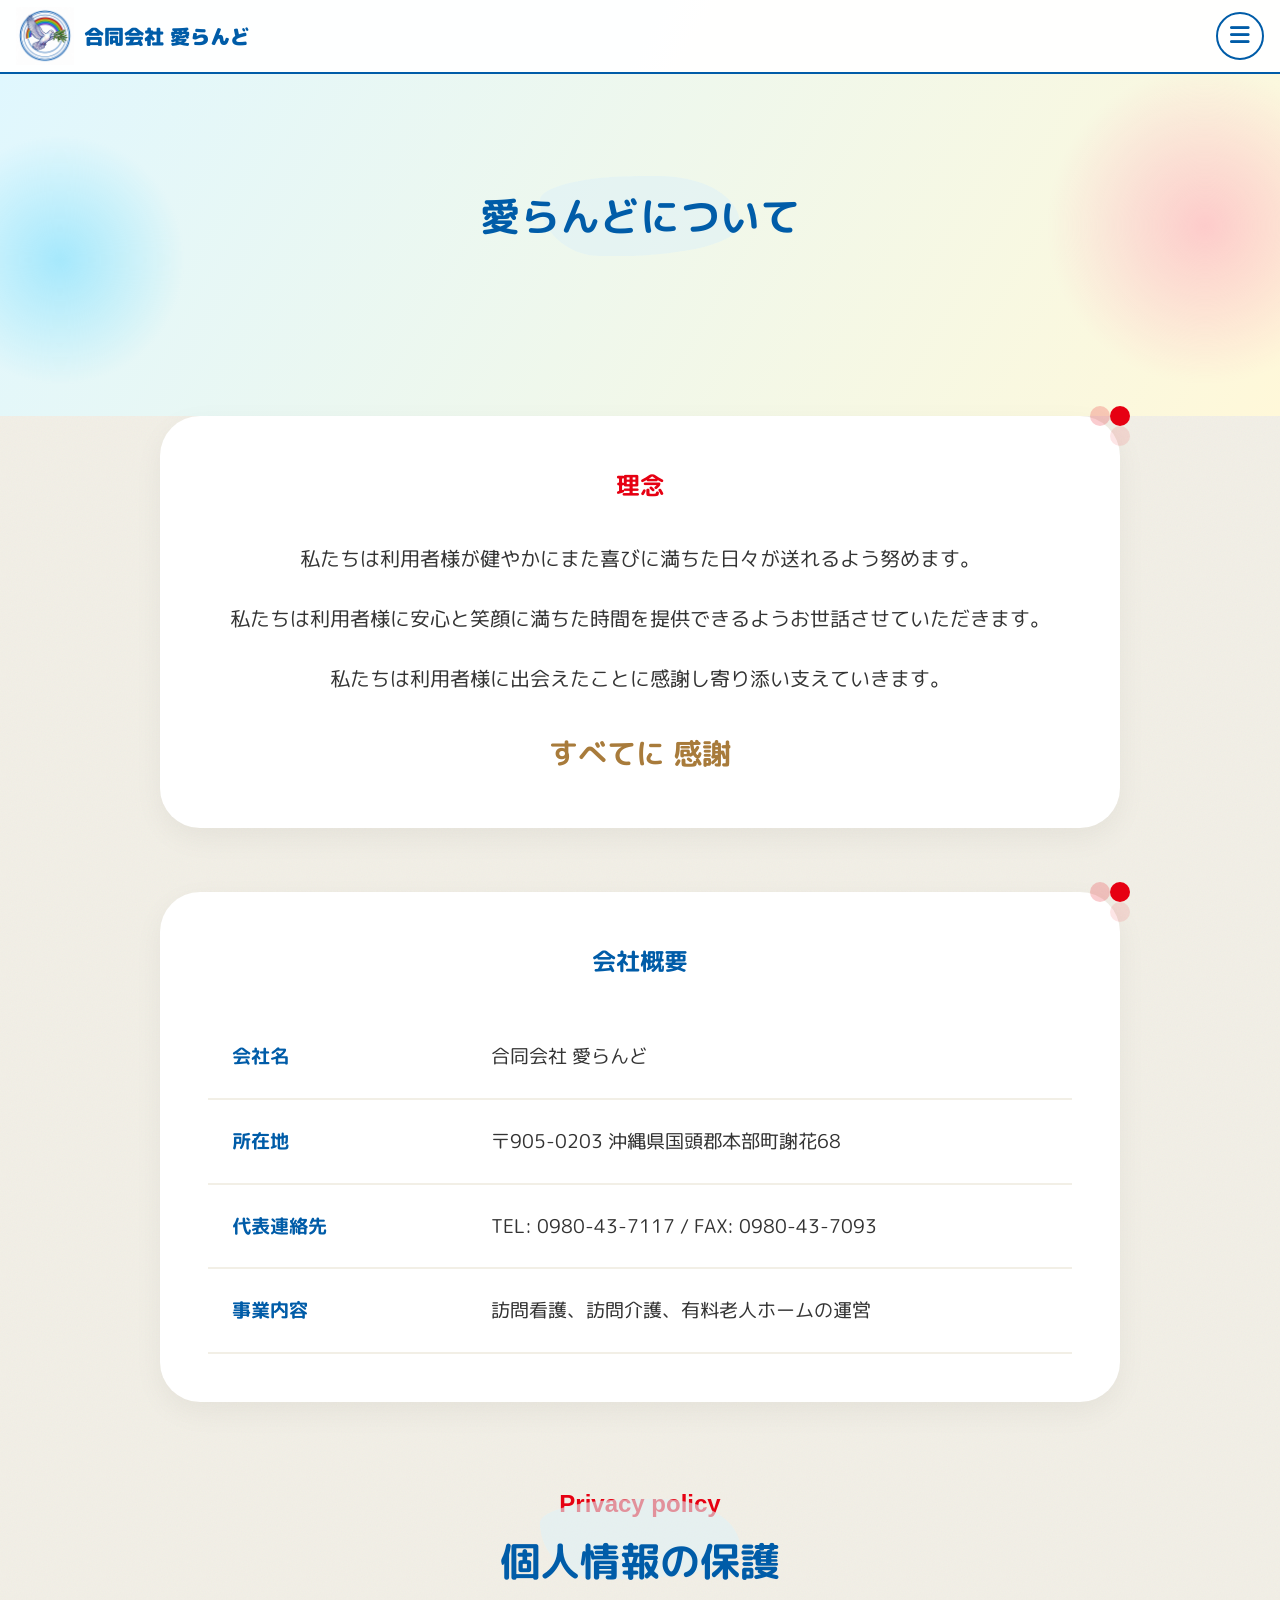
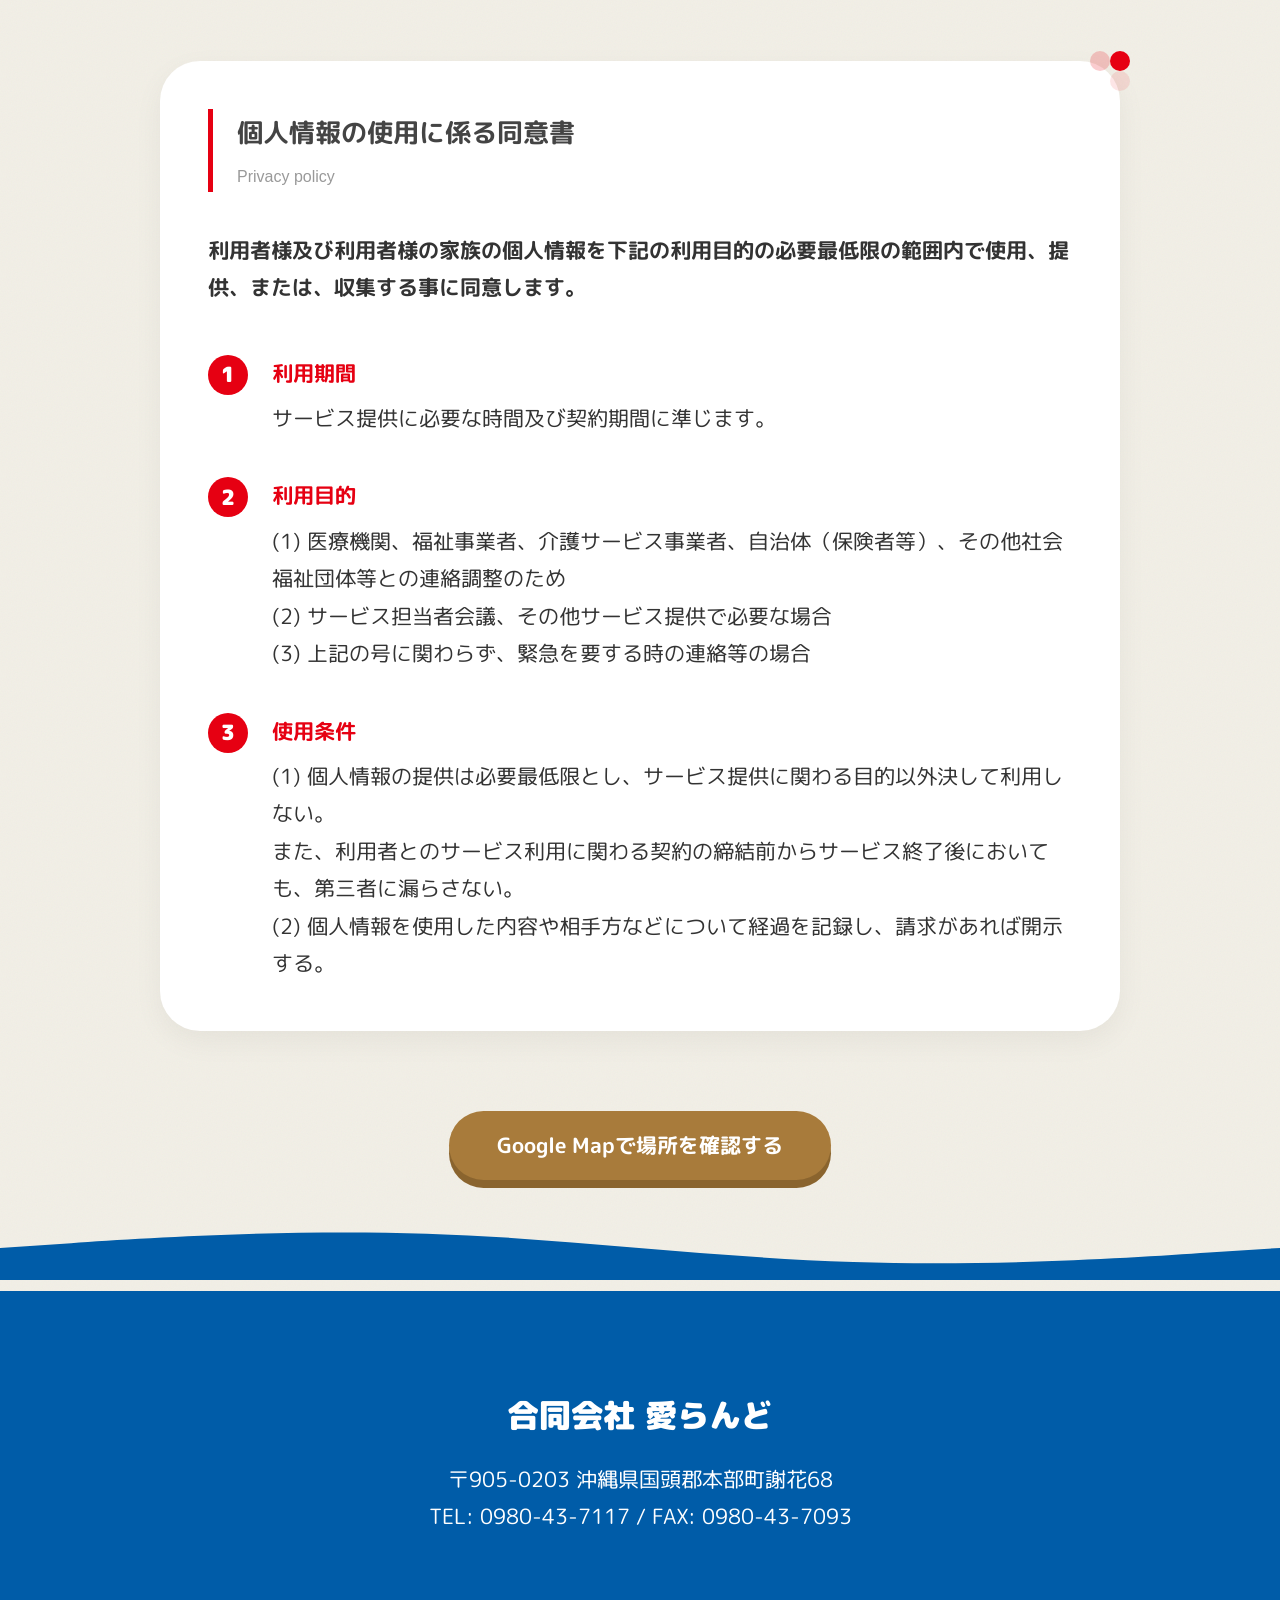
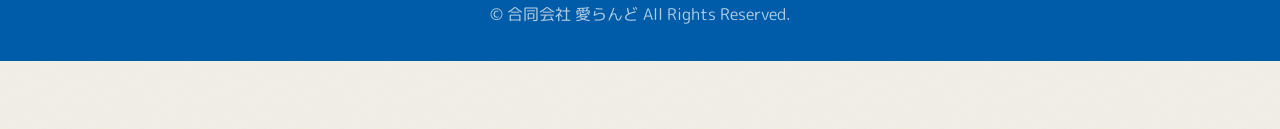
==== commit 5153b360: "文字拡大に伴うレイアウト修正、老人ホーム電話番号のリンク化、お知らせ非表示、画像軽量化" ====
--- a/about.html
+++ b/about.html
@@ -1,35 +1,155 @@
-<!DOCTYPE html>
-<html lang="ja">
-<head>
-  <meta charset="UTF-8"><meta name="viewport" content="width=device-width, initial-scale=1.0">
-  <meta name="description" content="沖縄県本部町の合同会社 愛らんどについて。訪問看護・訪問介護・住宅型有料老人ホームを通じて、やんばる地域の暮らしを支えています。">
-  <link rel="canonical" href="https://guccyo00.github.io/ailand-website/about.html"><meta name="theme-color" content="#083b5c">
-  <title>私たちについて｜合同会社 愛らんど</title>
-  <link rel="icon" href="favicon.svg" type="image/svg+xml"><link rel="preconnect" href="https://fonts.googleapis.com"><link rel="preconnect" href="https://fonts.gstatic.com" crossorigin><link href="https://fonts.googleapis.com/css2?family=Noto+Sans+JP:wght@400;500;700;800;900&display=swap" rel="stylesheet"><link rel="stylesheet" href="https://cdnjs.cloudflare.com/ajax/libs/font-awesome/6.4.0/css/all.min.css"><link rel="stylesheet" href="styles.css">
-</head>
-<body>
-  <a class="skip-link" href="#main">本文へ移動</a>
-  <header class="site-header"><div class="container header-inner"><a class="brand" href="index.html" aria-label="合同会社 愛らんど トップページ"><img src="images/ailand-logo.webp" alt="" width="58" height="58"><span class="brand-copy"><small>やんばるの暮らしに寄り添う</small><strong>合同会社 愛らんど</strong></span></a><button class="menu-toggle" type="button" aria-expanded="false" aria-controls="global-nav"><span class="sr-only menu-label">メニューを開く</span><i class="fa-solid fa-bars" aria-hidden="true"></i></button><nav class="global-nav" id="global-nav" aria-label="メインメニュー"><ul><li><a href="index.html">トップ</a></li><li><a href="about.html">私たちについて</a></li><li><a href="homenurse.html">訪問看護</a></li><li><a href="care.html">訪問介護</a></li><li><a href="senior.html">老人ホーム</a></li><li><a href="recruit.html">採用情報</a></li><li><a href="updates.html">お知らせ</a></li></ul></nav><div class="header-actions"><a class="header-action phone" href="tel:0980437117">電話で相談<br>0980-43-7117</a><a class="header-action contact" href="contact.html">Webで<br>問い合わせ</a></div></div></header>
-
-  <main id="main">
-    <section class="page-hero"><div class="container"><nav class="breadcrumbs" aria-label="パンくずリスト"><ol><li><a href="index.html">トップ</a></li><li aria-current="page">私たちについて</li></ol></nav><div class="page-hero-grid"><div><p class="eyebrow">ABOUT AILAND</p><h1>地域とともに、<br>その人らしい毎日を支える。</h1><p class="lead">合同会社 愛らんどは、沖縄県本部町を拠点に、訪問看護・訪問介護・住宅型有料老人ホームを運営しています。</p></div><div class="page-hero-image"><img src="images/ocean.webp" alt="本部町・やんばるの青い海" width="1400" height="933"></div></div></div></section>
-
-    <section class="section"><div class="container"><div class="philosophy reveal"><p class="eyebrow" style="color:#ffe08a">OUR PHILOSOPHY</p><h2>私たちの理念</h2><blockquote>利用者様が健やかに、喜びに満ちた日々を送れるよう努めます。安心と笑顔に満ちた時間を提供し、出会えたことに感謝して、一人ひとりに寄り添い支えていきます。</blockquote><strong>すべてに 感謝</strong></div></div></section>
-
-    <section class="section section-alt" aria-labelledby="service-summary-title"><div class="container"><div class="section-heading center"><p class="eyebrow">WHAT WE DO</p><h2 id="service-summary-title">地域の暮らしを支える3つの事業</h2></div><div class="feature-grid">
-      <article class="feature-card reveal"><span class="icon-circle"><i class="fa-solid fa-house-medical" aria-hidden="true"></i></span><h3>訪問看護</h3><p>看護師がご自宅を訪問し、在宅療養を支えます。</p><a class="text-link" href="homenurse.html">詳しく見る <i class="fa-solid fa-arrow-right" aria-hidden="true"></i></a></article>
-      <article class="feature-card reveal"><span class="icon-circle"><i class="fa-solid fa-hands-holding-child" aria-hidden="true"></i></span><h3>訪問介護</h3><p>身体介護や生活援助を通じて、日々の暮らしを支えます。</p><a class="text-link" href="care.html">詳しく見る <i class="fa-solid fa-arrow-right" aria-hidden="true"></i></a></article>
-      <article class="feature-card reveal"><span class="icon-circle"><i class="fa-solid fa-house-chimney-user" aria-hidden="true"></i></span><h3>住宅型有料老人ホーム</h3><p>定員9名の家庭的な住まいで、安心できる生活環境を整えます。</p><a class="text-link" href="senior.html">詳しく見る <i class="fa-solid fa-arrow-right" aria-hidden="true"></i></a></article>
-    </div></div></section>
-
-    <section class="section" aria-labelledby="company-title"><div class="container narrow"><div class="section-heading center"><p class="eyebrow">COMPANY</p><h2 id="company-title">法人概要</h2></div><div class="table-wrap"><table class="info-table"><tbody><tr><th scope="row">法人名</th><td>合同会社 愛らんど</td></tr><tr><th scope="row">所在地</th><td>〒905-0203 沖縄県国頭郡本部町謝花68</td></tr><tr><th scope="row">代表連絡先</th><td><a href="tel:0980437117">TEL 0980-43-7117</a><br>FAX 0980-43-7093</td></tr><tr><th scope="row">事業内容</th><td>訪問看護、訪問介護、住宅型有料老人ホームの運営</td></tr><tr><th scope="row">主な対応地域</th><td>本部町、今帰仁村、名護市周辺<br><span class="note">詳しい訪問範囲はお問い合わせください。</span></td></tr></tbody></table></div><div class="button-row" style="justify-content:center;margin-top:28px"><a class="button button-outline" href="https://maps.app.goo.gl/3Eu3qzjx5qtb6wbb9" target="_blank" rel="noopener">Googleマップで所在地を確認</a></div></div></section>
-
-    <section class="section section-alt" id="privacy" aria-labelledby="privacy-title"><div class="container narrow"><div class="section-heading"><p class="eyebrow">PRIVACY POLICY</p><h2 id="privacy-title">個人情報の取り扱い</h2><p>利用者様およびご家族の個人情報を、サービス提供に必要な範囲で適切に取り扱います。</p></div><div class="content-card"><h3>利用期間</h3><p>サービス提供に必要な期間および契約期間に準じます。</p><h3>利用目的</h3><ul class="check-list"><li>医療機関、福祉事業者、介護サービス事業者、自治体、その他の関係機関との連絡調整</li><li>サービス担当者会議やサービス提供に必要な業務</li><li>緊急時の連絡および必要な対応</li><li>お問い合わせへの回答と必要なご連絡</li></ul><h3 style="margin-top:28px">取り扱いの原則</h3><p>提供する個人情報は必要最小限とし、サービス提供およびお問い合わせ対応の目的以外には利用しません。法令に基づく場合などを除き、本人の同意なく第三者へ提供しません。</p><div class="callout warning" style="margin-top:24px"><h3>お問い合わせフォームをご利用の方へ</h3><p>病名、服薬内容、個人番号などの詳しい医療情報や機微な情報は、フォームに入力しないでください。必要な情報は担当者から安全な方法で確認します。</p></div></div></div></section>
-
-    <section class="contact-band"><div class="container contact-band-inner"><div><h2>愛らんどへのご相談</h2><p>サービス利用、入居、採用、関係機関からのご相談を受け付けています。</p></div><div class="button-row"><a class="button button-secondary" href="tel:0980437117"><i class="fa-solid fa-phone" aria-hidden="true"></i> 0980-43-7117</a><a class="button button-outline" href="contact.html">Webで問い合わせ</a></div></div></section>
-  </main>
-
-  <footer class="site-footer"><div class="container"><div class="footer-grid"><div><div class="footer-brand"><img src="images/ailand-logo.webp" alt="" width="58" height="58">合同会社 愛らんど</div><p>やんばるで、安心して暮らし続けるために。地域の皆さまの暮らしに寄り添います。</p><p>〒905-0203 沖縄県国頭郡本部町謝花68</p></div><div><h2>サイト案内</h2><ul class="footer-links"><li><a href="about.html">私たちについて</a></li><li><a href="homenurse.html">訪問看護</a></li><li><a href="care.html">訪問介護</a></li><li><a href="senior.html">老人ホーム</a></li><li><a href="recruit.html">採用情報</a></li><li><a href="updates.html">お知らせ</a></li></ul></div><div><h2>ご相談・お問い合わせ</h2><span>法人相談窓口</span><a class="footer-tel" href="tel:0980437117">0980-43-7117</a><span>老人ホーム見学・入居相談</span><a class="footer-tel" href="tel:0980437999">0980-43-7999</a><p><a href="contact.html">Webお問い合わせフォーム</a></p></div></div><div class="footer-bottom"><span>&copy; <span data-current-year>2026</span> 合同会社 愛らんど</span><span><a href="#privacy">個人情報の取り扱い</a></span></div></div></footer>
-  <nav class="mobile-actions" aria-label="お問い合わせ"><a class="phone" href="tel:0980437117"><i class="fa-solid fa-phone" aria-hidden="true"></i> 電話で相談</a><a class="mail" href="contact.html"><i class="fa-regular fa-envelope" aria-hidden="true"></i> Webで問い合わせ</a></nav><script src="script.js"></script>
-</body>
-</html>
+<!DOCTYPE html>
+<html lang="ja">
+<head>
+    <meta charset="UTF-8">
+    <meta name="viewport" content="width=device-width, initial-scale=1.0">
+    <title>愛らんどについて | 合同会社 愛らんど</title>
+    <meta name="description" content="沖縄県本部町の合同会社 愛らんどについて。やんばる地域に根ざし、訪問看護・訪問介護・住宅型有料老人ホームを運営しています。">
+    <link rel="icon" href="favicon.svg" type="image/svg+xml">
+    <link href="https://fonts.googleapis.com/css2?family=M+PLUS+Rounded+1c:wght@400;700;900&display=swap" rel="stylesheet">
+    <link rel="stylesheet" href="https://cdnjs.cloudflare.com/ajax/libs/font-awesome/6.4.0/css/all.min.css">
+    <link rel="stylesheet" href="styles.css">
+</head>
+<body>
+    <header>
+        <div class="header-container">
+            <a href="index.html" class="logo-section">
+                <img class="brand-logo" src="images/ailand-logo.png" alt="愛らんどロゴ" width="58" height="58">
+                合同会社 愛らんど
+            </a>
+            <button class="menu-toggle" type="button" aria-expanded="false" aria-controls="global-nav"><span class="sr-only">メニューを開く</span><i class="fa-solid fa-bars" aria-hidden="true"></i></button>
+            <nav class="nav-section" id="global-nav">
+                <ul>
+                    <li><a href="index.html">トップ</a></li>
+                    <li><a href="about.html" style="color: var(--accent-red);">愛らんどについて</a></li>
+                    <li><a href="homenurse.html">訪問看護</a></li>
+                    <li><a href="care.html">訪問介護</a></li>
+                    <li><a href="senior.html">老人ホーム</a></li>
+                    <li><a href="recruit.html">採用情報</a></li>
+                    <li hidden><!-- お知らせ：記事ができたら hidden を外す --><a href="updates.html">お知らせ</a></li>
+                </ul>
+            </nav>
+            <div class="header-ctas">
+                <a href="tel:0980437117" class="cta-block tel">
+                    <span>お電話でのお問い合わせ</span>
+                    <strong>0980-43-7117</strong>
+                </a>
+                <a href="contact.html" class="cta-block contact">
+                    <span>メールでのお問い合わせ</span>
+                    <strong>CONTACT</strong>
+                </a>
+            </div>
+        </div>
+    </header>
+
+    <section class="hero" style="padding-top: 180px;">
+        <div class="container" style="max-width: 1000px; margin: 0 auto;">
+            <div class="section-title">
+                <h2>愛らんどについて</h2>
+            </div>
+        </div>
+    </section>
+
+    <div class="container" style="max-width: 1000px; margin: 0 auto; padding: 0 20px 100px;">
+        <!-- 理念 -->
+        <div class="blob-card">
+            <h3 style="color: var(--accent-red); margin-bottom: 2rem; text-align: center;">理念</h3>
+            <ul style="list-style: none; text-align: center; font-size: 1.25rem;">
+                <li style="margin-bottom: 1.5rem;">私たちは利用者様が健やかにまた喜びに満ちた日々が送れるよう努めます。</li>
+                <li style="margin-bottom: 1.5rem;">私たちは利用者様に安心と笑顔に満ちた時間を提供できるようお世話させていただきます。</li>
+                <li style="margin-bottom: 1.5rem;">私たちは利用者様に出会えたことに感謝し寄り添い支えていきます。</li>
+            </ul>
+            <p style="text-align: center; font-weight: bold; font-size: 1.8rem; margin-top: 2rem; color: var(--accent-gold);">すべてに 感謝</p>
+        </div>
+
+        <!-- 会社概要 -->
+        <div class="blob-card">
+            <h3 style="color: var(--primary-blue); margin-bottom: 2rem; text-align: center;">会社概要</h3>
+            <table style="width: 100%; border-collapse: collapse; font-size: 1.2rem;">
+                <tr style="border-bottom: 2px solid #f2efe6;">
+                    <th style="width: 30%; text-align: left; padding: 1.5rem; color: var(--primary-blue);">会社名</th>
+                    <td style="padding: 1.5rem;">合同会社 愛らんど</td>
+                </tr>
+                <tr style="border-bottom: 2px solid #f2efe6;">
+                    <th style="text-align: left; padding: 1.5rem; color: var(--primary-blue);">所在地</th>
+                    <td style="padding: 1.5rem;"><span class="tel-nw">〒905-0203</span> 沖縄県国頭郡本部町謝花68</td>
+                </tr>
+                <tr style="border-bottom: 2px solid #f2efe6;">
+                    <th style="text-align: left; padding: 1.5rem; color: var(--primary-blue);">代表連絡先</th>
+                    <td style="padding: 1.5rem;">TEL: <span class="tel-nw">0980-43-7117</span> / FAX: <span class="tel-nw">0980-43-7093</span></td>
+                </tr>
+                <tr style="border-bottom: 2px solid #f2efe6;">
+                    <th style="text-align: left; padding: 1.5rem; color: var(--primary-blue);">事業内容</th>
+                    <td style="padding: 1.5rem;">訪問看護、訪問介護、有料老人ホームの運営</td>
+                </tr>
+            </table>
+        </div>
+
+        <!-- プライバシーポリシー -->
+        <div class="section-title" style="margin-top: 5rem;">
+            <p style="color: var(--accent-red); font-weight: 900; font-size: 1.5rem; font-family: 'Arial', sans-serif;">Privacy policy</p>
+            <h2 id="privacy">個人情報の保護</h2>
+        </div>
+        <div class="blob-card">
+            <div style="border-left: 5px solid var(--accent-red); padding-left: 1.5rem; margin-bottom: 2.5rem;">
+                <h3 style="color: #444; font-size: 1.6rem; margin-bottom: 0.5rem;">個人情報の使用に係る同意書</h3>
+                <p style="color: #999; font-size: 1rem; font-family: 'Arial', sans-serif;">Privacy policy</p>
+            </div>
+            <p style="margin-bottom: 3rem; font-weight: bold;">利用者様及び利用者様の家族の個人情報を下記の利用目的の必要最低限の範囲内で使用、提供、または、収集する事に同意します。</p>
+            
+            <div style="display: flex; flex-direction: column; gap: 2.5rem;">
+                <!-- 1 -->
+                <div style="display: flex; gap: 1.5rem; align-items: flex-start;">
+                    <div style="background: var(--accent-red); color: white; border-radius: 50%; width: 40px; height: 40px; display: flex; align-items: center; justify-content: center; font-weight: 900; flex-shrink: 0;">1</div>
+                    <div>
+                        <h4 style="color: var(--accent-red); font-size: 1.3rem; margin-bottom: 0.5rem;">利用期間</h4>
+                        <p>サービス提供に必要な時間及び契約期間に準じます。</p>
+                    </div>
+                </div>
+                <!-- 2 -->
+                <div style="display: flex; gap: 1.5rem; align-items: flex-start;">
+                    <div style="background: var(--accent-red); color: white; border-radius: 50%; width: 40px; height: 40px; display: flex; align-items: center; justify-content: center; font-weight: 900; flex-shrink: 0;">2</div>
+                    <div>
+                        <h4 style="color: var(--accent-red); font-size: 1.3rem; margin-bottom: 0.5rem;">利用目的</h4>
+                        <ul style="list-style: none; padding-left: 0;">
+                            <li>(1) 医療機関、福祉事業者、介護サービス事業者、自治体（保険者等）、その他社会福祉団体等との連絡調整のため</li>
+                            <li>(2) サービス担当者会議、その他サービス提供で必要な場合</li>
+                            <li>(3) 上記の号に関わらず、緊急を要する時の連絡等の場合</li>
+                        </ul>
+                    </div>
+                </div>
+                <!-- 3 -->
+                <div style="display: flex; gap: 1.5rem; align-items: flex-start;">
+                    <div style="background: var(--accent-red); color: white; border-radius: 50%; width: 40px; height: 40px; display: flex; align-items: center; justify-content: center; font-weight: 900; flex-shrink: 0;">3</div>
+                    <div>
+                        <h4 style="color: var(--accent-red); font-size: 1.3rem; margin-bottom: 0.5rem;">使用条件</h4>
+                        <ul style="list-style: none; padding-left: 0;">
+                            <li>(1) 個人情報の提供は必要最低限とし、サービス提供に関わる目的以外決して利用しない。<br>また、利用者とのサービス利用に関わる契約の締結前からサービス終了後においても、第三者に漏らさない。</li>
+                            <li>(2) 個人情報を使用した内容や相手方などについて経過を記録し、請求があれば開示する。</li>
+                        </ul>
+                    </div>
+                </div>
+            </div>
+        </div>
+
+        <div style="text-align: center; margin-top: 5rem;">
+            <a href="https://maps.app.goo.gl/3Eu3qzjx5qtb6wbb9" target="_blank" class="btn-round" style="background-color: var(--accent-gold); box-shadow: 0 8px 0 #8a642e;">Google Mapで場所を確認する</a>
+        </div>
+    </div>
+
+    <footer>
+        <svg class="footer-wave" viewBox="0 0 1440 100" preserveAspectRatio="none">
+            <path d="M0,64L80,58.7C160,53,320,43,480,48C640,53,800,75,960,80C1120,85,1280,75,1360,69.3L1440,64L1440,100L1360,100C1280,100,1120,100,960,100C800,100,640,100,480,100C320,100,160,100,80,100L0,100Z"></path>
+        </svg>
+        <div class="container" style="max-width: 1000px; margin: 0 auto; text-align: center;">
+            <div style="font-size: 2rem; font-weight: 900; margin-bottom: 1rem;">合同会社 愛らんど</div>
+            <p><span class="tel-nw">〒905-0203</span> 沖縄県国頭郡本部町謝花68</p>
+            <p>TEL: <span class="tel-nw">0980-43-7117</span> / FAX: <span class="tel-nw">0980-43-7093</span></p>
+            <div style="margin-top: 4rem; font-size: 1rem; opacity: 0.7;">
+                &copy; 合同会社 愛らんど All Rights Reserved.
+            </div>
+        </div>
+    </footer>
+    <script src="script.js"></script>
+</body>
+</html>
--- a/styles.css
+++ b/styles.css
@@ -1,346 +1,788 @@
-/* =========================================================
-   合同会社 愛らんど 公式サイト
-   Design: calm, warm, accessible community care
-   ========================================================= */
-* { box-sizing: border-box; }
-html { scroll-behavior: smooth; scroll-padding-top: 100px; }
+/* Reset and Base Styles */
+* {
+    margin: 0;
+    padding: 0;
+    box-sizing: border-box;
+}
+
 :root {
-  --blue-900: #083b5c;
-  --blue-700: #075f91;
-  --blue-600: #0879b5;
-  --blue-100: #e8f5fb;
-  --teal-700: #1a7468;
-  --teal-100: #e8f6f2;
-  --coral-600: #b5413a;
-  --coral-100: #fff0ed;
-  --gold-600: #9b6c1e;
-  --gold-100: #fff6df;
-  --ink: #24343d;
-  --muted: #5e6d75;
-  --line: #dbe4e7;
-  --paper: #fffdfa;
-  --sand: #f6f2e9;
-  --white: #ffffff;
-  --shadow-sm: 0 6px 20px rgba(8, 59, 92, .08);
-  --shadow-md: 0 16px 42px rgba(8, 59, 92, .12);
-  --radius-sm: 12px;
-  --radius-md: 20px;
-  --radius-lg: 32px;
-  --ease-out: cubic-bezier(.23, 1, .32, 1);
-  --container: 1120px;
-}
+    --primary-blue: #005ca8;
+    --accent-red: #e60012;
+    --accent-gold: #a87b3b;
+    --bg-cream: #f2efe6;
+    --text-dark: #333333;
+    --white: #ffffff;
+    --paper-texture: url("data:image/svg+xml,%3Csvg xmlns='http://www.w3.org/2000/svg' width='100' height='100' viewBox='0 0 100 100'%3E%3Cfilter id='noise'%3E%3CfeTurbulence type='fractalNoise' baseFrequency='0.8' numOctaves='3' stitchTiles='stitch'/%3E%3C/filter%3E%3Crect width='100' height='100' filter='url(%23noise)' opacity='0.05'/%3E%3C/svg%3E");
+}
+
 body {
-  margin: 0;
-  color: var(--ink);
-  background: var(--paper);
-  font-family: "Noto Sans JP", "Yu Gothic", "Hiragino Kaku Gothic ProN", sans-serif;
-  font-size: 17px;
-  line-height: 1.85;
-  -webkit-font-smoothing: antialiased;
-}
-img { display: block; max-width: 100%; height: auto; }
-a { color: var(--blue-700); text-underline-offset: .2em; }
-a:hover { color: var(--coral-600); }
-button, input, select, textarea { font: inherit; }
-h1, h2, h3, h4, p { margin-top: 0; }
-h1, h2, h3, h4 { color: var(--blue-900); line-height: 1.45; letter-spacing: .015em; }
-p:last-child { margin-bottom: 0; }
-.container { width: min(calc(100% - 40px), var(--container)); margin-inline: auto; }
-.container.narrow { max-width: 840px; }
-.section { padding: 96px 0; }
-.section-sm { padding: 64px 0; }
-.section-alt { background: var(--sand); }
-.section-blue { background: var(--blue-900); color: var(--white); }
-.section-blue h2, .section-blue h3 { color: var(--white); }
-.section-heading { max-width: 760px; margin-bottom: 44px; }
-.section-heading.center { margin-inline: auto; text-align: center; }
-.section-heading h2 { margin-bottom: 14px; font-size: clamp(1.85rem, 3vw, 2.7rem); }
-.section-heading p { color: var(--muted); }
-.section-blue .section-heading p { color: rgba(255, 255, 255, .8); }
-.eyebrow { margin-bottom: 8px; color: var(--teal-700); font-size: .78rem; font-weight: 800; letter-spacing: .15em; }
-.lead { font-size: clamp(1.05rem, 2vw, 1.2rem); line-height: 2; }
-.note { color: var(--muted); font-size: .88rem; }
-.skip-link { position: fixed; top: 8px; left: 8px; z-index: 9999; padding: 10px 16px; border-radius: 8px; background: var(--blue-900); color: #fff; transform: translateY(-160%); }
-.skip-link:focus { transform: none; }
-.sr-only { position: absolute; width: 1px; height: 1px; padding: 0; margin: -1px; overflow: hidden; clip: rect(0, 0, 0, 0); white-space: nowrap; border: 0; }
-:focus-visible { outline: 4px solid #f5b72e; outline-offset: 3px; }
-
-/* Header */
-.site-header { position: sticky; top: 0; z-index: 1000; background: rgba(255,255,255,.97); border-bottom: 1px solid rgba(8,59,92,.12); backdrop-filter: blur(12px); transition: box-shadow 180ms var(--ease-out); }
-.site-header.is-scrolled { box-shadow: 0 10px 28px rgba(8,59,92,.10); }
-.header-inner { display: flex; align-items: center; min-height: 82px; }
-.brand { display: flex; align-items: center; gap: 10px; flex: 0 0 auto; color: var(--blue-900); text-decoration: none; }
-.brand img { width: 58px; height: 58px; border-radius: 50%; object-fit: cover; }
-.brand-copy { display: grid; line-height: 1.25; }
-.brand-copy small { color: var(--muted); font-size: .68rem; font-weight: 600; }
-.brand-copy strong { font-size: 1.12rem; letter-spacing: .04em; }
-.global-nav { margin-left: auto; }
-.global-nav ul { display: flex; align-items: center; gap: 3px; margin: 0; padding: 0; list-style: none; }
-.global-nav a { display: block; padding: 10px 9px; border-radius: 9px; color: var(--ink); font-size: .84rem; font-weight: 700; text-decoration: none; white-space: nowrap; }
-.global-nav a:hover, .global-nav a[aria-current="page"] { background: var(--blue-100); color: var(--blue-900); }
-.header-actions { display: flex; gap: 8px; margin-left: 14px; }
-.header-action { display: grid; place-items: center; min-height: 46px; padding: 8px 15px; border-radius: 12px; color: #fff; text-decoration: none; font-size: .78rem; font-weight: 800; line-height: 1.35; }
-.header-action.phone { background: var(--blue-700); }
-.header-action.contact { background: var(--coral-600); }
-.header-action:hover { color: #fff; filter: brightness(.94); }
-.menu-toggle { display: none; width: 48px; height: 48px; margin-left: auto; border: 1px solid var(--line); border-radius: 12px; background: #fff; color: var(--blue-900); cursor: pointer; }
-
-/* Buttons and links */
-.button-row { display: flex; flex-wrap: wrap; gap: 12px; align-items: center; }
-.button { display: inline-flex; align-items: center; justify-content: center; gap: 9px; min-height: 52px; padding: 12px 22px; border: 2px solid transparent; border-radius: 999px; font-weight: 800; text-align: center; text-decoration: none; transition: transform 160ms var(--ease-out), box-shadow 160ms var(--ease-out), background-color 160ms; }
-.button:hover { transform: translateY(-2px); }
-.button:active { transform: scale(.97); }
-.button-primary { background: var(--blue-700); color: #fff; box-shadow: 0 8px 18px rgba(7,95,145,.2); }
-.button-primary:hover { background: var(--blue-900); color: #fff; }
-.button-secondary { background: var(--coral-600); color: #fff; box-shadow: 0 8px 18px rgba(201,85,76,.18); }
-.button-secondary:hover { color: #fff; filter: brightness(.92); }
-.button-outline { border-color: var(--blue-700); background: #fff; color: var(--blue-700); }
-.button-outline:hover { background: var(--blue-100); color: var(--blue-900); }
-.text-link { display: inline-flex; align-items: center; gap: 7px; font-weight: 800; text-decoration: none; }
-
-/* Home hero */
-.home-hero { position: relative; overflow: hidden; padding: 72px 0 80px; background: linear-gradient(135deg, #f1fbff 0%, #fffdf7 50%, #fff3ef 100%); }
-.home-hero::after { content: ""; position: absolute; right: -8vw; bottom: -16vw; width: 40vw; height: 40vw; border-radius: 50%; background: rgba(232,246,242,.78); }
-.hero-grid { position: relative; z-index: 1; display: grid; grid-template-columns: .95fr 1.05fr; gap: 54px; align-items: center; }
-.home-hero h1 { margin-bottom: 22px; font-size: clamp(2.2rem, 5vw, 4rem); }
-.home-hero h1 em { color: var(--coral-600); font-style: normal; }
-.hero-copy .lead { max-width: 620px; margin-bottom: 26px; color: var(--muted); }
-.hero-service-tags { display: flex; flex-wrap: wrap; gap: 8px; margin: 0 0 28px; padding: 0; list-style: none; }
-.hero-service-tags li { padding: 6px 12px; border: 1px solid #bcdbe7; border-radius: 999px; background: rgba(255,255,255,.8); color: var(--blue-900); font-size: .8rem; font-weight: 700; }
-.hero-visual { position: relative; }
-.hero-visual img { width: 100%; aspect-ratio: 1.42; object-fit: cover; border-radius: 44px 12px 44px 12px; box-shadow: var(--shadow-md); }
-.hero-badge { position: absolute; right: -16px; bottom: -20px; max-width: 220px; padding: 15px 18px; border-radius: 16px; background: #fff; box-shadow: var(--shadow-md); color: var(--blue-900); font-size: .86rem; font-weight: 800; }
-
-/* Cards and grids */
-.quick-grid, .service-grid, .feature-grid, .faq-grid { display: grid; gap: 20px; }
-.quick-grid { grid-template-columns: repeat(3, 1fr); }
-.service-grid { grid-template-columns: repeat(3, 1fr); }
-.feature-grid { grid-template-columns: repeat(3, 1fr); }
-.quick-card, .service-card, .feature-card, .content-card, .news-card, .contact-card { background: #fff; border: 1px solid var(--line); border-radius: var(--radius-md); box-shadow: var(--shadow-sm); }
-.quick-card { display: flex; align-items: flex-start; gap: 16px; padding: 25px; color: var(--ink); text-decoration: none; }
-.quick-card:hover { border-color: #8ec4d9; color: var(--ink); transform: translateY(-3px); box-shadow: var(--shadow-md); }
-.quick-icon, .icon-circle { display: grid; flex: 0 0 auto; place-items: center; width: 50px; height: 50px; border-radius: 50%; background: var(--blue-100); color: var(--blue-700); font-size: 1.25rem; }
-.quick-card h3 { margin-bottom: 6px; font-size: 1.08rem; }
-.quick-card p { margin: 0; color: var(--muted); font-size: .88rem; }
-.service-card { overflow: hidden; }
-.service-card img { width: 100%; aspect-ratio: 16/10; object-fit: cover; }
-.service-card-body { padding: 25px; }
-.service-card h3 { margin-bottom: 10px; font-size: 1.35rem; }
-.service-card p { color: var(--muted); font-size: .94rem; }
-.feature-card { padding: 28px; }
-.feature-card h3 { margin: 16px 0 10px; font-size: 1.16rem; }
-.feature-card p { color: var(--muted); font-size: .93rem; }
-.content-card { padding: clamp(26px, 5vw, 48px); }
-.content-card + .content-card { margin-top: 24px; }
-.media-card { display: grid; grid-template-columns: 1fr 1fr; gap: 38px; align-items: center; }
-.media-card.reverse .media { order: 2; }
-.media-card .media img { width: 100%; border-radius: var(--radius-md); aspect-ratio: 4/3; object-fit: cover; }
-.check-list { display: grid; gap: 12px; margin: 20px 0 0; padding: 0; list-style: none; }
-.check-list li { position: relative; padding-left: 32px; }
-.check-list li::before { content: "✓"; position: absolute; left: 0; top: 2px; display: grid; place-items: center; width: 22px; height: 22px; border-radius: 50%; background: var(--teal-100); color: var(--teal-700); font-size: .78rem; font-weight: 900; }
-.pill-list { display: flex; flex-wrap: wrap; gap: 10px; margin: 18px 0 0; padding: 0; list-style: none; }
-.pill-list li { padding: 8px 13px; border-radius: 999px; background: var(--blue-100); color: var(--blue-900); font-size: .86rem; font-weight: 700; }
-
-/* Shared page hero */
-.page-hero { padding: 28px 0 74px; background: linear-gradient(145deg, #eef9fd, #fffdfa 58%, #fff1ed); }
-.breadcrumbs { margin-bottom: 34px; font-size: .78rem; color: var(--muted); }
-.breadcrumbs ol { display: flex; flex-wrap: wrap; gap: 8px; margin: 0; padding: 0; list-style: none; }
-.breadcrumbs li:not(:last-child)::after { content: "/"; margin-left: 8px; color: #9aabb3; }
-.breadcrumbs a { color: inherit; }
-.page-hero-grid { display: grid; grid-template-columns: 1.1fr .9fr; gap: 50px; align-items: center; }
-.page-hero h1 { margin-bottom: 16px; font-size: clamp(2.15rem, 4vw, 3.45rem); }
-.page-hero .lead { color: var(--muted); }
-.page-hero-image img { width: 100%; border-radius: 34px 10px 34px 10px; aspect-ratio: 4/3; object-fit: cover; box-shadow: var(--shadow-md); }
-.fact-row { display: flex; flex-wrap: wrap; gap: 10px; margin-top: 22px; }
-.fact { padding: 9px 13px; border-radius: 10px; background: #fff; color: var(--blue-900); box-shadow: var(--shadow-sm); font-size: .85rem; font-weight: 800; }
-
-/* Flow, data, calls to action */
-.flow-list { display: grid; grid-template-columns: repeat(4, 1fr); gap: 18px; margin: 0; padding: 0; counter-reset: flow; list-style: none; }
-.flow-list li { position: relative; padding: 26px 22px; border-radius: var(--radius-md); background: #fff; border: 1px solid var(--line); counter-increment: flow; }
-.flow-list li::before { content: counter(flow, decimal-leading-zero); display: block; margin-bottom: 12px; color: var(--coral-600); font-size: 1.35rem; font-weight: 900; }
-.flow-list h3 { margin-bottom: 8px; font-size: 1.06rem; }
-.flow-list p { color: var(--muted); font-size: .88rem; }
-.callout { padding: 28px 32px; border-left: 5px solid var(--teal-700); border-radius: 0 var(--radius-md) var(--radius-md) 0; background: var(--teal-100); }
-.callout.warning { border-color: var(--gold-600); background: var(--gold-100); }
-.callout h2, .callout h3 { margin-bottom: 8px; font-size: 1.2rem; }
-.contact-band { padding: 64px 0; background: var(--blue-900); color: #fff; }
-.contact-band-inner { display: grid; grid-template-columns: 1fr auto; gap: 30px; align-items: center; }
-.contact-band h2 { margin-bottom: 8px; color: #fff; font-size: clamp(1.6rem, 3vw, 2.2rem); }
-.contact-band p { color: rgba(255,255,255,.82); }
-.contact-band .button-outline { border-color: #fff; background: transparent; color: #fff; }
-.contact-band .button-outline:hover { background: #fff; color: var(--blue-900); }
-.contact-note { margin-top: 10px; font-size: .78rem; color: rgba(255,255,255,.72); }
-.split-layout { display: grid; grid-template-columns: 1fr 1fr; gap: 28px; }
-
-/* Tables */
-.table-wrap { overflow-x: auto; border: 1px solid var(--line); border-radius: var(--radius-md); background: #fff; }
-.info-table { width: 100%; border-collapse: collapse; }
-.info-table caption { padding: 18px; font-weight: 800; text-align: left; }
-.info-table th, .info-table td { padding: 18px 20px; border-bottom: 1px solid var(--line); vertical-align: top; text-align: left; }
-.info-table tr:last-child th, .info-table tr:last-child td { border-bottom: 0; }
-.info-table th { width: 28%; background: #f4f8f9; color: var(--blue-900); }
-.fee-table td:last-child { text-align: right; font-variant-numeric: tabular-nums; }
-.fee-table .total th, .fee-table .total td { background: var(--gold-100); font-size: 1.2rem; font-weight: 900; }
-.fee-table .total td { color: var(--coral-600); }
-
-/* About */
-.philosophy { position: relative; padding: clamp(34px, 6vw, 64px); border-radius: var(--radius-lg); background: var(--blue-900); color: #fff; text-align: center; overflow: hidden; }
-.philosophy::after { content: ""; position: absolute; right: -80px; bottom: -100px; width: 260px; height: 260px; border: 45px solid rgba(255,255,255,.07); border-radius: 50%; }
-.philosophy h2 { color: #fff; }
-.philosophy blockquote { max-width: 760px; margin: 26px auto 0; font-size: clamp(1.15rem, 2vw, 1.4rem); line-height: 2; }
-.philosophy strong { display: block; margin-top: 22px; color: #ffe08a; font-size: 1.4rem; letter-spacing: .15em; }
-
-/* Recruitment */
-.recruit-feature { overflow: hidden; padding: 0; }
-.recruit-feature img { width: 100%; aspect-ratio: 16/10; object-fit: cover; }
-.recruit-feature .feature-copy { padding: 25px; }
-.job-points { display: grid; grid-template-columns: repeat(3, 1fr); gap: 18px; margin-bottom: 28px; }
-.job-point { padding: 22px; border-radius: var(--radius-md); background: var(--coral-100); }
-.job-point strong { display: block; color: var(--coral-600); }
-
-/* News and FAQ */
-.news-list { border-top: 1px solid var(--line); }
-.news-item { display: grid; grid-template-columns: 130px 120px 1fr; gap: 18px; padding: 20px 0; border-bottom: 1px solid var(--line); color: var(--ink); text-decoration: none; }
-.news-tag { display: inline-flex; justify-content: center; padding: 4px 10px; border-radius: 999px; background: var(--blue-100); color: var(--blue-900); font-size: .75rem; font-weight: 800; }
-.empty-state { padding: 56px 28px; border: 1px dashed #a8bec7; border-radius: var(--radius-md); background: #fff; text-align: center; }
-.empty-state i { margin-bottom: 16px; color: var(--teal-700); font-size: 2rem; }
-.faq-list { display: grid; gap: 14px; }
-.faq-list details { border: 1px solid var(--line); border-radius: 16px; background: #fff; box-shadow: var(--shadow-sm); }
-.faq-list summary { position: relative; padding: 20px 54px 20px 22px; color: var(--blue-900); font-weight: 800; cursor: pointer; list-style: none; }
-.faq-list summary::-webkit-details-marker { display: none; }
-.faq-list summary::after { content: "+"; position: absolute; right: 22px; top: 17px; color: var(--teal-700); font-size: 1.5rem; }
-.faq-list details[open] summary::after { content: "−"; }
-.faq-list details > div { padding: 0 22px 22px; color: var(--muted); }
-
-/* Contact form */
-.contact-intro { display: grid; grid-template-columns: 1fr 1fr; gap: 20px; margin-bottom: 24px; }
-.contact-card { padding: 24px; }
-.contact-card h2 { margin-bottom: 8px; font-size: 1.15rem; }
-.contact-card .tel { display: block; margin: 8px 0; color: var(--blue-900); font-size: 1.55rem; font-weight: 900; text-decoration: none; }
-.contact-form { padding: clamp(24px, 5vw, 48px); border: 1px solid var(--line); border-radius: var(--radius-lg); background: #fff; box-shadow: var(--shadow-sm); }
-.form-status { display: none; margin-bottom: 24px; padding: 15px 18px; border-radius: 12px; }
-.form-status.error { display: block; border: 1px solid #e7ada7; background: var(--coral-100); color: #7c302b; }
-.form-row { display: grid; grid-template-columns: 220px 1fr; gap: 24px; align-items: start; padding: 20px 0; border-bottom: 1px solid var(--line); }
-.form-label { display: flex; align-items: center; gap: 8px; padding-top: 9px; font-weight: 800; }
-.badge { display: inline-flex; padding: 3px 7px; border-radius: 5px; color: #fff; font-size: .7rem; line-height: 1.4; }
-.badge.required { background: var(--coral-600); }
-.badge.optional { background: #68757b; }
-.form-control { width: 100%; min-height: 48px; padding: 11px 14px; border: 1px solid #aebdc3; border-radius: 10px; background: #fff; color: var(--ink); }
-.form-control:focus { border-color: var(--blue-600); outline: 3px solid rgba(8,121,181,.16); }
-textarea.form-control { min-height: 180px; resize: vertical; }
-.radio-group { display: flex; flex-wrap: wrap; gap: 10px 18px; }
-.radio-label { display: flex; align-items: center; gap: 7px; min-height: 44px; cursor: pointer; }
-.radio-label input { width: 20px; height: 20px; accent-color: var(--blue-700); }
-.field-help { display: flex; justify-content: space-between; gap: 10px; margin-top: 6px; color: var(--muted); font-size: .8rem; }
-.privacy-box { margin-top: 28px; padding: 22px; border-radius: 14px; background: var(--sand); }
-.consent-label { display: flex; gap: 9px; align-items: flex-start; margin-top: 12px; font-weight: 700; }
-.consent-label input { width: 20px; height: 20px; margin-top: 5px; accent-color: var(--blue-700); }
-.form-actions { margin-top: 30px; text-align: center; }
-.form-actions button { border: 0; cursor: pointer; }
-.form-actions button:disabled { opacity: .6; cursor: wait; }
+    font-family: "M PLUS Rounded 1c", "Noto Sans JP", sans-serif;
+    color: var(--text-dark);
+    line-height: 1.8;
+    background-color: var(--bg-cream);
+    background-image: var(--paper-texture);
+    overflow-x: hidden;
+    font-size: 1.3rem;
+}
+
+/* 明るく動きのあるブランド演出 */
+.scroll-progress {
+    position: fixed; inset: 0 0 auto; height: 4px; z-index: 4000;
+    transform: scaleX(0); transform-origin: left center;
+    background: linear-gradient(90deg, #00a8e8, #2bc48a, #ffd23f, #ff7a59, #e83e8c);
+    box-shadow: 0 1px 8px rgba(0,92,168,.35);
+}
+header { transition: height .3s ease, box-shadow .3s ease, background-color .3s ease; }
+.has-scrolled header { background-color: rgba(255,255,255,.98); box-shadow: 0 8px 24px rgba(0,68,110,.12); }
+.brand-logo { width: 58px; height: 58px; object-fit: contain; flex: 0 0 auto; margin-right: 10px; animation: rainbow-bob 3s ease-in-out infinite; }
+.hero { position: relative; isolation: isolate; overflow: hidden; background: linear-gradient(120deg,#dff7ff,#fff8d9,#ffe8ef,#e6f8ef); background-size: 300% 300%; animation: hero-gradient 12s ease infinite; }
+.hero::before,.hero::after { content:""; position:absolute; z-index:-1; border-radius:50%; filter:blur(2px); opacity:.48; pointer-events:none; }
+.hero::before { width:260px;height:260px;left:-70px;top:130px;background:radial-gradient(circle,#63d8ff,transparent 68%);animation:orb-float 8s ease-in-out infinite; }
+.hero::after { width:330px;height:330px;right:-90px;bottom:25px;background:radial-gradient(circle,#ff9bb6,transparent 68%);animation:orb-float 10s ease-in-out infinite reverse; }
+.hero h1 { background:linear-gradient(90deg,#005ca8,#00a889,#e67e00,#e6005c,#005ca8);background-size:250% auto;color:transparent;-webkit-background-clip:text;background-clip:text;animation:title-shine 8s linear infinite; }
+.hero-illust { animation:hero-rise .9s cubic-bezier(.2,.8,.2,1) both, hero-float 6s ease-in-out 1s infinite; box-shadow:0 24px 55px rgba(0,92,168,.22); }
+.btn-round,.phone-button,.btn-submit { position:relative;overflow:hidden;transition:transform .25s ease,box-shadow .25s ease,filter .25s ease; }
+.btn-round::after,.phone-button::after,.btn-submit::after { content:"";position:absolute;inset:-100% -45%;background:linear-gradient(110deg,transparent 35%,rgba(255,255,255,.5) 50%,transparent 65%);transform:translateX(-70%);transition:transform .6s ease;pointer-events:none; }
+.btn-round:hover::after,.phone-button:hover::after,.btn-submit:hover::after { transform:translateX(70%); }
+.btn-round:hover,.phone-button:hover,.btn-submit:hover { transform:translateY(-4px) scale(1.02);filter:saturate(1.1); }
+.guide-card,.news-card,.blob-card { transition:transform .35s cubic-bezier(.2,.8,.2,1),box-shadow .35s ease,border-color .35s ease; }
+.guide-card:hover,.news-card:hover,.blob-card:hover { transform:translateY(-10px) rotate(-.3deg);box-shadow:0 20px 45px rgba(0,92,168,.18); }
+.guide-card i { transition:transform .4s ease,color .3s ease; }
+.guide-card:hover i { transform:scale(1.18) rotate(-8deg);color:#e6005c; }
+.category { animation:badge-breathe 3.5s ease-in-out infinite; }
+.phone-button,.mobile-phone-bar { animation:soft-pulse 3.2s ease-in-out infinite; }
+.section-title::before { animation:blob-morph 8s ease-in-out infinite; }
+.wavy-divider path,.footer-wave path { animation:wave-color 8s ease-in-out infinite; }
+.fade-in-element { opacity:0;transform:translateY(38px) scale(.97);transition:opacity .75s ease var(--reveal-delay,0ms),transform .75s cubic-bezier(.2,.8,.2,1) var(--reveal-delay,0ms); }
+.fade-in-element.visible { opacity:1;transform:none; }
+@keyframes hero-gradient{0%,100%{background-position:0 50%}50%{background-position:100% 50%}}
+@keyframes title-shine{to{background-position:250% center}}
+@keyframes hero-rise{from{opacity:0;transform:translateY(28px) scale(.95)}to{opacity:1;transform:none}}
+@keyframes hero-float{0%,100%{transform:translateY(0) rotate(0)}50%{transform:translateY(-10px) rotate(.4deg)}}
+@keyframes orb-float{0%,100%{transform:translate(0,0) scale(1)}50%{transform:translate(28px,-18px) scale(1.08)}}
+@keyframes rainbow-bob{0%,100%{transform:translateY(0) rotate(0)}50%{transform:translateY(-4px) rotate(8deg)}}
+@keyframes soft-pulse{0%,100%{box-shadow:0 8px 18px rgba(0,92,168,.12)}50%{box-shadow:0 10px 30px rgba(0,92,168,.28)}}
+@keyframes badge-breathe{0%,100%{transform:scale(1)}50%{transform:scale(1.04)}}
+@keyframes blob-morph{0%,100%{border-radius:50% 40% 60% 30%/30% 60% 40% 70%;transform:translate(-50%,-50%) rotate(0)}50%{border-radius:35% 65% 40% 60%/55% 35% 65% 45%;transform:translate(-50%,-50%) rotate(5deg)}}
+@keyframes wave-color{0%,100%{fill:#005ca8}50%{fill:#00a889}}
+@media (prefers-reduced-motion: reduce) {
+    *,*::before,*::after { animation-duration:.01ms!important;animation-iteration-count:1!important;scroll-behavior:auto!important;transition-duration:.01ms!important; }
+    .fade-in-element { opacity:1;transform:none; }
+}
+
+.contact-guidance {
+    max-width: 900px; margin: 0 auto 28px; padding: 24px 28px;
+    background: #edf8ff; border-left: 5px solid var(--primary-blue); border-radius: 16px;
+}
+.contact-guidance h2 { font-size: 1.35rem; margin-bottom: 8px; }
+.contact-guidance a { display: inline-block; margin-top: 10px; color: var(--primary-blue); font-weight: 900; text-decoration: none; }
+.form-status { display: none; margin-bottom: 24px; padding: 16px 18px; border-radius: 12px; }
+.form-status.error { display: block; background: #fff0f1; color: #972b39; border: 1px solid #efb3bc; }
+.form-status.notice { display: block; background: #fff8df; color: #684f00; border: 1px solid #e5ca70; }
+.form-status a { color: inherit; font-weight: 900; }
+.badge-optional { display: inline-block; background: #777; color: #fff; border-radius: 4px; padding: 2px 7px; margin-right: 8px; font-size: 1rem; }
+.field-help { display: block; text-align: right; color: #777; margin-top: 6px; }
+.privacy-box { max-width: 760px; margin: 30px auto 0; padding: 22px; background: #f7f7f7; border-radius: 14px; }
+.privacy-box h3 { font-size: 1.4rem; margin-bottom: 8px; }
+.privacy-box p { font-size: 1.1rem; line-height: 1.8; }
+.consent-label { display: block; margin-top: 14px; font-weight: 700; }
+.consent-label input { width: 20px; height: 20px; vertical-align: middle; margin-right: 6px; }
 .honeypot { position: absolute !important; left: -10000px !important; width: 1px !important; height: 1px !important; overflow: hidden !important; }
-
-/* Map and footer */
-.map-frame { overflow: hidden; min-height: 360px; border-radius: var(--radius-md); box-shadow: var(--shadow-sm); }
-.map-frame iframe { display: block; width: 100%; height: 360px; border: 0; }
-.site-footer { padding: 68px 0 24px; background: #062f49; color: rgba(255,255,255,.82); }
-.footer-grid { display: grid; grid-template-columns: 1.25fr .75fr 1fr; gap: 52px; }
-.footer-brand { display: flex; align-items: center; gap: 12px; margin-bottom: 16px; color: #fff; font-size: 1.2rem; font-weight: 900; }
-.footer-brand img { width: 58px; height: 58px; border-radius: 50%; }
-.site-footer h2 { margin-bottom: 14px; color: #fff; font-size: 1rem; }
-.site-footer ul { margin: 0; padding: 0; list-style: none; }
-.site-footer a { color: rgba(255,255,255,.86); }
-.site-footer .footer-links { display: grid; gap: 6px; }
-.footer-tel { display: block; margin: 6px 0 2px; color: #fff !important; font-size: 1.4rem; font-weight: 900; text-decoration: none; }
-.footer-bottom { display: flex; justify-content: space-between; gap: 20px; margin-top: 48px; padding-top: 20px; border-top: 1px solid rgba(255,255,255,.14); font-size: .75rem; }
-.mobile-actions { display: none; }
-
-/* Thanks */
+.submit-note { font-size: 1rem; color: #666; margin-top: 14px; }
+.form-input-container select { background: #fff; }
+.btn-submit:disabled { opacity: .65; cursor: wait; }
 .thanks-page { min-height: 100vh; display: grid; place-items: center; padding: 30px 20px; background: linear-gradient(135deg,#eefaff,#fff8ee); }
-.thanks-card { width: min(680px,100%); padding: 52px 34px; text-align: center; background: #fff; border-radius: 28px; box-shadow: var(--shadow-md); }
-.thanks-icon { color: var(--teal-700); font-size: 3.5rem; }
-.thanks-card h1 { font-size: clamp(1.7rem,5vw,2.5rem); }
-.thanks-caution { margin: 24px 0; padding: 15px; background: var(--gold-100); border-radius: 12px; }
-
-/* Reveal motion is progressive enhancement */
-.reveal { opacity: 1; transform: none; }
-.motion-ready .reveal { opacity: 0; transform: translateY(18px); transition: opacity 420ms var(--ease-out), transform 420ms var(--ease-out); }
-.motion-ready .reveal.is-visible { opacity: 1; transform: none; }
-
-@media (max-width: 1100px) {
-  .header-inner { min-height: 72px; }
-  .brand img { width: 50px; height: 50px; }
-  .brand-copy strong { font-size: 1rem; }
-  .global-nav a { padding-inline: 6px; font-size: .76rem; }
-  .header-actions { margin-left: 8px; }
-  .header-action { padding-inline: 10px; font-size: .72rem; }
-}
-@media (max-width: 900px) {
-  body { padding-bottom: 66px; font-size: 16px; }
-  .container { width: min(calc(100% - 32px), var(--container)); }
-  .section { padding: 72px 0; }
-  .menu-toggle { display: grid; place-items: center; }
-  .global-nav { display: none; position: absolute; top: 100%; left: 0; right: 0; margin: 0; padding: 10px 16px 18px; background: #fff; border-bottom: 1px solid var(--line); box-shadow: var(--shadow-md); }
-  .global-nav.is-open { display: block; }
-  .global-nav ul { display: grid; grid-template-columns: 1fr 1fr; gap: 5px; }
-  .global-nav a { padding: 11px 12px; font-size: .9rem; }
-  .header-actions { display: none; }
-  .home-hero { padding: 54px 0 64px; }
-  .hero-grid, .page-hero-grid { grid-template-columns: 1fr; gap: 34px; }
-  .home-hero h1 { max-width: 700px; }
-  .hero-visual { max-width: 680px; }
-  .hero-badge { right: 12px; }
-  .quick-grid, .service-grid, .feature-grid { grid-template-columns: 1fr 1fr; }
-  .media-card { grid-template-columns: 1fr; }
-  .media-card.reverse .media { order: initial; }
-  .flow-list { grid-template-columns: 1fr 1fr; }
-  .contact-band-inner { grid-template-columns: 1fr; }
-  .footer-grid { grid-template-columns: 1fr 1fr; }
-  .footer-grid > :first-child { grid-column: 1 / -1; }
-  .mobile-actions { position: fixed; z-index: 1200; right: 0; bottom: 0; left: 0; display: grid; grid-template-columns: 1fr 1fr; min-height: 62px; box-shadow: 0 -5px 18px rgba(0,0,0,.2); }
-  .mobile-actions a { display: flex; align-items: center; justify-content: center; gap: 8px; color: #fff; font-size: .86rem; font-weight: 800; text-decoration: none; }
-  .mobile-actions .phone { background: var(--blue-700); }
-  .mobile-actions .mail { background: var(--coral-600); }
-}
-@media (max-width: 640px) {
-  .container { width: min(calc(100% - 28px), var(--container)); }
-  .section { padding: 60px 0; }
-  .section-sm { padding: 48px 0; }
-  .brand-copy small { display: none; }
-  .brand-copy strong { font-size: .9rem; }
-  .brand img { width: 46px; height: 46px; }
-  .global-nav ul { grid-template-columns: 1fr; }
-  .home-hero { padding-top: 42px; }
-  .home-hero h1 { font-size: 2.15rem; }
-  .hero-service-tags { gap: 6px; }
-  .hero-visual img { border-radius: 28px 9px 28px 9px; }
-  .hero-badge { position: static; max-width: none; margin: -8px 12px 0; }
-  .button-row { align-items: stretch; flex-direction: column; }
-  .button-row .button { width: 100%; }
-  .quick-grid, .service-grid, .feature-grid, .split-layout, .contact-intro, .job-points { grid-template-columns: 1fr; }
-  .flow-list { grid-template-columns: 1fr; }
-  .content-card { border-radius: 18px; }
-  .page-hero { padding-bottom: 54px; }
-  .page-hero-image img { border-radius: 24px 8px 24px 8px; }
-  .fact-row { display: grid; grid-template-columns: 1fr 1fr; }
-  .fact { text-align: center; }
-  .table-wrap { overflow: visible; border: 0; background: transparent; }
-  .info-table, .info-table tbody, .info-table tr, .info-table th, .info-table td { display: block; width: 100%; }
-  .info-table tr { margin-bottom: 12px; overflow: hidden; border: 1px solid var(--line); border-radius: 13px; background: #fff; }
-  .info-table th, .info-table td { border: 0; padding: 12px 15px; }
-  .info-table th { background: var(--blue-100); }
-  .fee-table td:last-child { text-align: left; }
-  .form-row { grid-template-columns: 1fr; gap: 7px; }
-  .form-label { padding-top: 0; }
-  .radio-group { display: grid; grid-template-columns: 1fr; gap: 3px; }
-  .news-item { grid-template-columns: 100px 1fr; gap: 8px 12px; }
-  .news-item strong { grid-column: 1 / -1; }
-  .footer-grid { grid-template-columns: 1fr; gap: 34px; }
-  .footer-grid > :first-child { grid-column: auto; }
-  .footer-bottom { flex-direction: column; }
-}
-@media (prefers-reduced-motion: reduce) {
-  html { scroll-behavior: auto; }
-  *, *::before, *::after { animation-duration: .01ms !important; animation-iteration-count: 1 !important; transition-duration: .01ms !important; }
-  .motion-ready .reveal { opacity: 1; transform: none; }
-}
+.thanks-card { width: min(680px,100%); padding: 55px 35px; text-align: center; background: #fff; border-radius: 28px; box-shadow: 0 16px 45px rgba(0,0,0,.1); }
+.thanks-icon { color: #168264; font-size: 4rem; margin-bottom: 15px; }
+.thanks-card h1 { font-size: clamp(1.7rem,5vw,2.5rem); margin-bottom: 20px; }
+.thanks-caution { margin: 24px 0; padding: 15px; background: #fff8df; border-radius: 12px; font-size: 1.1rem; }
+.thanks-home-link { display: block; margin-top: 30px; color: var(--primary-blue); font-weight: 900; }
+
+/* お知らせ・毎月の更新 */
+.eyebrow{color:var(--primary-blue);font-weight:900;font-size:1rem;letter-spacing:.14em;margin-bottom:.5rem}.updates-hero{padding:90px 20px 70px;text-align:center;background:linear-gradient(135deg,#eefaff,#fff8ee)}.updates-hero h1{font-size:clamp(2rem,5vw,3.4rem);margin-bottom:1rem}.updates-section,.faq-section{padding:80px 20px}.content-container{max-width:1100px;margin:0 auto}.narrow-container{max-width:850px}.sample-notice{background:#fff8df;border:1px solid #f2d98c;border-radius:12px;padding:12px 16px;margin:0 0 24px;font-size:1.05rem}.news-grid{display:grid;grid-template-columns:repeat(3,1fr);gap:24px}.news-card{background:#fff;border-radius:22px;overflow:hidden;box-shadow:0 10px 30px rgba(0,0,0,.08);display:flex;flex-direction:column}.news-card img{width:100%;aspect-ratio:3/2;object-fit:cover}.news-card-body{padding:22px;display:flex;flex-direction:column;flex:1}.news-card-body h3{font-size:1.35rem;margin:12px 0}.news-card-body p{font-size:1.1rem;flex:1}.news-card-body small{color:#777;margin-top:12px}.news-meta{display:flex;gap:10px;align-items:center;flex-wrap:wrap;font-size:1rem}.category{display:inline-block;padding:4px 10px;border-radius:999px;font-size:1rem;font-weight:700;white-space:nowrap}.category.activity{color:#756000;background:#fff2aa}.category.availability{color:#00614f;background:#d9f6ed}.category.recruit{color:#8b3340;background:#ffe1e6}.text-link{color:var(--primary-blue);font-weight:900;text-decoration:none}.status-section{padding:70px 20px;background:var(--primary-blue);color:#fff}.status-section .eyebrow{color:#fff5a6}.status-layout{display:grid;grid-template-columns:.8fr 1.2fr;gap:50px;align-items:center}.status-list{background:#fff;color:#333;border-radius:24px;padding:10px 28px}.status-row{display:flex;justify-content:space-between;gap:20px;padding:19px 0;border-bottom:1px solid #e5e5e5}.status-consult{color:#08795f}.status-check{color:#b05c00}.status-date{text-align:right;font-size:1rem;color:#777;margin:12px 0}.faq-section details{background:#fff;border-radius:16px;margin:14px 0;box-shadow:0 5px 20px rgba(0,0,0,.06)}.faq-section summary{cursor:pointer;padding:20px 54px 20px 22px;font-weight:900;position:relative}.faq-section summary::after{content:'+';position:absolute;right:22px;color:var(--primary-blue);font-size:1.4rem}.faq-section details[open] summary::after{content:'−'}.faq-section details p{padding:0 22px 22px;margin:0}.update-contact{padding:55px 20px;background:#fff4ec}.update-contact .content-container{display:flex;justify-content:space-between;align-items:center;gap:30px}.home-news-section{padding:75px 20px;background:#fff}.home-news-heading{display:flex;justify-content:space-between;align-items:end;gap:20px;margin-bottom:25px}.home-news-list{border-top:2px solid var(--primary-blue)}.home-news-item{display:grid;grid-template-columns:110px 120px 1fr;gap:18px;align-items:center;color:#333;text-decoration:none;padding:18px 8px;border-bottom:1px solid #ddd}.home-news-item:hover strong{color:var(--primary-blue)}.sample-footnote{font-size:1rem;color:#777;margin-top:12px}
+@media(max-width:850px){.news-grid,.status-layout{grid-template-columns:1fr}.home-news-item{grid-template-columns:95px 1fr;gap:8px 12px}.home-news-item strong{grid-column:1/-1}.update-contact .content-container{align-items:flex-start;flex-direction:column}}
+@media(max-width:560px){.updates-hero{padding:60px 20px 45px}.updates-section,.faq-section{padding:55px 16px}.home-news-heading{align-items:flex-start;flex-direction:column}.status-row{align-items:flex-start;flex-direction:column;gap:5px}}
+
+.sr-only {
+    position: absolute;
+    width: 1px;
+    height: 1px;
+    padding: 0;
+    margin: -1px;
+    overflow: hidden;
+    clip: rect(0, 0, 0, 0);
+    white-space: nowrap;
+    border: 0;
+}
+
+/* Typography */
+h1, h2, h3 {
+    font-weight: 700;
+    color: var(--primary-blue);
+}
+
+.section-title {
+    text-align: center;
+    margin-bottom: 4rem;
+    position: relative;
+}
+
+.section-title h2 {
+    font-size: 2.5rem;
+    display: inline-block;
+    position: relative;
+    z-index: 2;
+}
+
+.section-title::before {
+    content: '';
+    position: absolute;
+    top: 50%;
+    left: 50%;
+    transform: translate(-50%, -50%);
+    width: 200px;
+    height: 80px;
+    background: rgba(224, 242, 247, 0.6);
+    border-radius: 50% 40% 60% 30% / 30% 60% 40% 70%;
+    z-index: 1;
+}
+
+/* Header mimic 1000.care */
+header {
+    background-color: rgba(255, 255, 255, 0.95);
+    position: fixed;
+    width: 100%;
+    top: 0;
+    z-index: 2000;
+    border-bottom: 2px solid var(--primary-blue);
+}
+
+.header-container {
+    display: flex;
+    justify-content: space-between;
+    align-items: stretch;
+    max-width: 1400px;
+    margin: 0 auto;
+    height: 80px;
+}
+
+.logo-section {
+    display: flex;
+    align-items: center;
+    padding: 0 2rem;
+    text-decoration: none;
+    color: var(--primary-blue);
+    font-weight: 900;
+    font-size: 1.4rem;
+    white-space: nowrap;
+}
+
+.nav-section {
+    display: flex;
+    align-items: center;
+}
+
+.nav-section ul {
+    display: flex;
+    list-style: none;
+    gap: 2rem;
+    margin-right: 2rem;
+}
+
+.nav-section ul li a {
+    text-decoration: none;
+    color: var(--text-dark);
+    font-weight: 700;
+    font-size: 1.2rem;
+    transition: color 0.3s;
+    white-space: nowrap;
+}
+
+.menu-toggle {
+    display: none;
+    align-self: center;
+    margin-left: auto;
+    margin-right: 1rem;
+    width: 48px;
+    height: 48px;
+    border: 2px solid var(--primary-blue);
+    border-radius: 50%;
+    background: var(--white);
+    color: var(--primary-blue);
+    font-size: 1.4rem;
+    cursor: pointer;
+}
+
+.nav-section ul li a:hover {
+    color: var(--accent-red);
+}
+
+.header-ctas {
+    display: flex;
+}
+
+.cta-block {
+    display: flex;
+    flex-direction: column;
+    justify-content: center;
+    align-items: center;
+    padding: 0 1.5rem;
+    color: var(--white);
+    text-decoration: none;
+    font-weight: 700;
+    min-width: 120px;
+    transition: opacity 0.3s;
+}
+
+.cta-block.tel { background-color: var(--accent-gold); }
+.cta-block.contact { background-color: #333; }
+.cta-block:hover { opacity: 0.9; }
+
+.cta-block span { font-size: 1rem; margin-bottom: 2px; white-space: nowrap; }
+.cta-block strong { font-size: 1.3rem; white-space: nowrap; }
+
+/* Connecting Path Line */
+.path-line {
+    position: absolute;
+    width: 8px;
+    background-color: var(--accent-red);
+    border-radius: 4px;
+    z-index: 0;
+    opacity: 0.6;
+}
+
+/* Wavy Dividers */
+.wavy-divider {
+    width: 100%;
+    height: 100px;
+    fill: var(--bg-cream);
+}
+
+/* Illustrative Cards */
+.blob-card {
+    background: var(--white);
+    border-radius: 40px;
+    padding: 3rem;
+    position: relative;
+    box-shadow: 0 10px 30px rgba(0,0,0,0.05);
+    margin-bottom: 4rem;
+}
+
+.blob-card::after {
+    content: '';
+    position: absolute;
+    top: -10px;
+    right: -10px;
+    width: 20px;
+    height: 20px;
+    background: var(--accent-red);
+    border-radius: 50%;
+    box-shadow: -20px 0 0 rgba(230,0,18,0.2), 0 20px 0 rgba(230,0,18,0.1);
+}
+
+/* Hero Section */
+.hero {
+    padding-top: 150px;
+    padding-bottom: 100px;
+    text-align: center;
+    position: relative;
+}
+
+.hero h1 {
+    font-size: 3.5rem;
+    color: var(--primary-blue);
+    margin-bottom: 2rem;
+    position: relative;
+    z-index: 2;
+}
+
+.hero-illust {
+    max-width: 800px;
+    margin: 3rem auto;
+    border-radius: 100px 20px 100px 20px;
+    overflow: hidden;
+    box-shadow: 20px 20px 0 var(--accent-red);
+}
+
+/* Buttons */
+.btn-round {
+    display: inline-block;
+    padding: 1rem 3rem;
+    background-color: var(--accent-red);
+    color: var(--white);
+    border-radius: 50px;
+    text-decoration: none;
+    font-weight: 700;
+    box-shadow: 0 8px 0 #b3000e;
+    transition: all 0.2s;
+}
+
+.btn-round:active {
+    transform: translateY(4px);
+    box-shadow: 0 4px 0 #b3000e;
+}
+
+.hero-illust img {
+    display: block;
+    width: 100%;
+    height: auto;
+    aspect-ratio: auto;
+}
+
+.content-container { max-width: 1120px; margin: 0 auto; padding: 0 20px; }
+.guide-section { background: var(--white); padding: 80px 0; }
+.compact-title { margin-bottom: 1.5rem; }
+.section-intro { max-width: 760px; margin: 0 auto 2.5rem; text-align: center; }
+.guide-grid { display: grid; grid-template-columns: repeat(4, 1fr); gap: 1rem; }
+.guide-card {
+    display: flex; min-height: 210px; flex-direction: column; align-items: flex-start;
+    gap: .8rem; padding: 1.6rem; border: 2px solid #d7e7f4; border-radius: 22px;
+    color: var(--text-dark); text-decoration: none; background: #fafdff;
+    transition: transform .2s, border-color .2s, box-shadow .2s;
+}
+.guide-card:hover, .guide-card:focus-visible { transform: translateY(-4px); border-color: var(--primary-blue); box-shadow: 0 12px 24px rgba(0,92,168,.1); }
+.guide-card i { font-size: 2rem; color: var(--primary-blue); }
+.guide-card strong { font-size: 1.3rem; line-height: 1.5; }
+.guide-card span { margin-top: auto; color: var(--primary-blue); font-size: 1.1rem; font-weight: 700; }
+.phone-consultation { display: flex; align-items: center; justify-content: space-between; gap: 1.5rem; margin-top: 2rem; padding: 1.5rem 2rem; background: #f2efe6; border-radius: 20px; }
+.phone-consultation strong { display: block; font-size: 1.3rem; }
+.support-label { display: block; color: var(--primary-blue); font-size: 1.05rem; font-weight: 700; margin-bottom: .35rem; }
+.phone-button { display: inline-flex; align-items: center; justify-content: center; gap: .65rem; padding: .9rem 1.35rem; border-radius: 999px; background: var(--primary-blue); color: var(--white); text-decoration: none; font-weight: 900; white-space: nowrap; }
+.partner-section { padding: 80px 0; }
+.partner-panel { display: grid; grid-template-columns: 1.6fr .8fr; gap: 2rem; align-items: center; padding: 2.5rem; border-radius: 32px; background: var(--white); box-shadow: 0 10px 30px rgba(0,0,0,.05); }
+.partner-panel h2 { font-size: 2rem; margin-bottom: .75rem; }
+.partner-contact { display: flex; flex-direction: column; gap: .75rem; align-items: center; }
+.partner-contact span { font-size: 1.1rem; }
+.mobile-phone-bar { display: none; }
+a:focus-visible, button:focus-visible { outline: 4px solid #ffbf47; outline-offset: 3px; }
+
+/* Footer */
+footer {
+    background-color: var(--primary-blue);
+    color: var(--white);
+    padding: 6rem 0 2rem;
+    position: relative;
+}
+
+.footer-wave {
+    position: absolute;
+    top: -100px;
+    left: 0;
+    width: 100%;
+    fill: var(--primary-blue);
+}
+
+/* Grid Layouts */
+.grid-2 {
+    display: grid;
+    grid-template-columns: 1fr 1fr;
+    gap: 3rem;
+}
+
+@media (max-width: 768px) {
+    .header-container { height: 72px; flex-wrap: wrap; align-items: center; }
+    .logo-section { padding: 0 1rem; font-size: 1.2rem; }
+    .menu-toggle { display: block; }
+    .nav-section { display: none; order: 3; width: 100%; background: var(--white); border-top: 1px solid #ddd; box-shadow: 0 8px 20px rgba(0,0,0,.08); }
+    .nav-section.is-open { display: block; }
+    .nav-section ul { display: block; margin: 0; padding: .5rem 1rem 1rem; }
+    .nav-section ul li a { display: block; padding: .7rem .5rem; }
+    .header-ctas { display: none; }
+    .hero h1 { font-size: 2.2rem; }
+    .hero { padding-top: 120px; padding-left: 20px; padding-right: 20px; }
+    .hero-illust { margin: 2rem auto; border-radius: 48px 12px 48px 12px; box-shadow: 10px 10px 0 var(--accent-red); }
+    .grid-2 { grid-template-columns: 1fr; }
+    body { padding-bottom: 68px; }
+    .section-title h2 { font-size: 2rem; }
+    .guide-section, .partner-section { padding: 60px 0; }
+    .guide-grid { grid-template-columns: 1fr; }
+    .guide-card { min-height: auto; }
+    .phone-consultation, .partner-panel { display: grid; grid-template-columns: 1fr; padding: 1.5rem; }
+    .phone-button { width: 100%; }
+    .partner-contact { align-items: stretch; }
+    .mobile-phone-bar {
+        position: fixed; z-index: 2500; left: 0; right: 0; bottom: 0;
+        display: flex; align-items: center; justify-content: center; gap: .55rem;
+        min-height: 60px; padding: .55rem 1rem; background: var(--primary-blue);
+        color: var(--white); text-decoration: none; box-shadow: 0 -4px 14px rgba(0,0,0,.18);
+    }
+    .mobile-phone-bar span { font-size: 1rem; }
+    .mobile-phone-bar strong { font-size: 1.25rem; }
+}
+
+/* ヘッダー：文字拡大に合わせ、1400px以下はハンバーガーメニューに切替 */
+@media (max-width: 1400px) {
+    .header-container { height: 72px; flex-wrap: wrap; align-items: center; }
+    .menu-toggle { display: block; }
+    .nav-section { display: none; order: 3; width: 100%; background: var(--white); border-top: 1px solid #ddd; box-shadow: 0 8px 20px rgba(0,0,0,.08); }
+    .nav-section.is-open { display: block; }
+    .nav-section ul { display: block; margin: 0; padding: .5rem 1rem 1rem; }
+    .nav-section ul li a { display: block; padding: .7rem .5rem; }
+    .header-ctas { display: none; }
+    body { padding-bottom: 68px; }
+    .mobile-phone-bar {
+        position: fixed; z-index: 2500; left: 0; right: 0; bottom: 0;
+        display: flex; align-items: center; justify-content: center; gap: .55rem;
+        min-height: 60px; padding: .55rem 1rem; background: var(--primary-blue);
+        color: var(--white); text-decoration: none; box-shadow: 0 -4px 14px rgba(0,0,0,.18);
+    }
+    .mobile-phone-bar span { font-size: 1rem; }
+    .mobile-phone-bar strong { font-size: 1.25rem; }
+}
+@media (min-width: 769px) and (max-width: 1400px) {
+    .logo-section { padding: 0 1rem; font-size: 1.25rem; }
+}
+/* PC幅（1401px以上）：拡大した文字でもナビとボタンが1行に収まるよう余白を詰める */
+@media (min-width: 1401px) {
+    .logo-section { padding: 0 1rem; font-size: 1.3rem; }
+    .nav-section ul { gap: 1.1rem; margin-right: 1rem; }
+    .nav-section ul li a { font-size: 1.1rem; }
+    .cta-block { padding: 0 .9rem; }
+}
+
+/* Contact Page Styles */
+.contact-hero {
+    background-color: #e5635f;
+    color: var(--white);
+    padding: 150px 20px 110px;
+    text-align: center;
+    position: relative;
+    background-image: var(--paper-texture);
+}
+
+.contact-hero h1 {
+    font-size: 3.5rem;
+    color: var(--white);
+    margin-bottom: 0.5rem;
+    font-weight: 700;
+    letter-spacing: 2px;
+}
+
+.contact-hero .subtitle {
+    font-size: 1.4rem;
+    font-weight: 700;
+    margin-bottom: 2rem;
+    letter-spacing: 1px;
+    opacity: 0.9;
+}
+
+.contact-hero .desc {
+    font-size: 1.2rem;
+    max-width: 800px;
+    margin: 0 auto;
+    opacity: 0.95;
+    line-height: 1.8;
+}
+
+.contact-container {
+    max-width: 960px;
+    margin: -60px auto 80px;
+    padding: 0 20px;
+    position: relative;
+    z-index: 10;
+}
+
+.contact-form-card {
+    background: var(--white);
+    border-radius: 16px;
+    padding: 3.5rem 4rem;
+    box-shadow: 0 15px 40px rgba(0, 0, 0, 0.06);
+    border: 1px solid rgba(0, 0, 0, 0.05);
+}
+
+.form-row {
+    display: grid;
+    grid-template-columns: 220px 1fr;
+    padding: 1.8rem 0;
+    border-bottom: 1px solid #f0f0f0;
+    align-items: center;
+    gap: 1.5rem;
+}
+
+.form-row.align-top {
+    align-items: flex-start;
+}
+
+.form-label-container {
+    display: flex;
+    align-items: center;
+    gap: 10px;
+}
+
+.badge-required {
+    background-color: var(--accent-red);
+    color: var(--white);
+    font-size: 1rem;
+    padding: 4px 8px;
+    border-radius: 4px;
+    font-weight: bold;
+    white-space: nowrap;
+    line-height: 1;
+}
+
+.form-label-text {
+    font-weight: 700;
+    color: var(--text-dark);
+    font-size: 1.2rem;
+}
+
+.form-input-container {
+    width: 100%;
+}
+
+.form-input {
+    width: 100%;
+    padding: 12px 16px;
+    border: 1px solid #cccccc;
+    border-radius: 6px;
+    font-size: 1.15rem;
+    font-family: inherit;
+    transition: border-color 0.3s, box-shadow 0.3s;
+    outline: none;
+    background-color: var(--white);
+    color: var(--text-dark);
+}
+
+.form-input::placeholder {
+    color: #b0b0b0;
+}
+
+.form-input:focus {
+    border-color: #e5635f;
+    box-shadow: 0 0 0 3px rgba(229, 99, 95, 0.15);
+}
+
+.form-textarea {
+    height: 180px;
+    resize: vertical;
+    line-height: 1.6;
+}
+
+/* Custom Styled Radios */
+.radio-group {
+    display: flex;
+    gap: 2rem;
+    flex-wrap: wrap;
+}
+
+.radio-label {
+    display: flex;
+    align-items: center;
+    gap: 10px;
+    cursor: pointer;
+    font-size: 1.2rem;
+    font-weight: 700;
+    user-select: none;
+}
+
+.radio-label input[type="radio"] {
+    display: none;
+}
+
+.radio-custom {
+    width: 22px;
+    height: 22px;
+    border: 2px solid #cccccc;
+    border-radius: 50%;
+    display: inline-block;
+    position: relative;
+    transition: border-color 0.3s, background-color 0.3s;
+    background-color: var(--white);
+}
+
+.radio-label:hover .radio-custom {
+    border-color: #e5635f;
+}
+
+.radio-label input[type="radio"]:checked + .radio-custom {
+    border-color: #e5635f;
+}
+
+.radio-label input[type="radio"]:checked + .radio-custom::after {
+    content: '';
+    width: 10px;
+    height: 10px;
+    background-color: #e5635f;
+    border-radius: 50%;
+    position: absolute;
+    top: 50%;
+    left: 50%;
+    transform: translate(-50%, -50%);
+}
+
+.form-submit-container {
+    text-align: center;
+    margin-top: 3.5rem;
+}
+
+.btn-submit {
+    display: inline-block;
+    padding: 1.2rem 6rem;
+    background-color: #e5635f;
+    color: var(--white);
+    border: none;
+    border-radius: 50px;
+    font-size: 1.3rem;
+    font-weight: 700;
+    cursor: pointer;
+    box-shadow: 0 8px 0 #b24844;
+    transition: all 0.2s;
+    outline: none;
+}
+
+.btn-submit:hover {
+    background-color: #eb7471;
+    transform: translateY(-2px);
+    box-shadow: 0 10px 0 #b24844;
+}
+
+.btn-submit:active {
+    transform: translateY(6px);
+    box-shadow: 0 2px 0 #b24844;
+}
+
+/* Modal Styles */
+.modal-overlay {
+    position: fixed;
+    top: 0;
+    left: 0;
+    width: 100%;
+    height: 100%;
+    background: rgba(0, 0, 0, 0.6);
+    backdrop-filter: blur(4px);
+    display: flex;
+    align-items: center;
+    justify-content: center;
+    z-index: 3000;
+    opacity: 0;
+    pointer-events: none;
+    transition: opacity 0.3s ease;
+}
+
+.modal-overlay.active {
+    opacity: 1;
+    pointer-events: auto;
+}
+
+.modal-box {
+    background: var(--white);
+    padding: 3rem 2.5rem;
+    border-radius: 16px;
+    max-width: 520px;
+    width: 90%;
+    text-align: center;
+    box-shadow: 0 25px 50px rgba(0, 0, 0, 0.2);
+    transform: scale(0.85);
+    transition: transform 0.3s cubic-bezier(0.34, 1.56, 0.64, 1);
+}
+
+.modal-overlay.active .modal-box {
+    transform: scale(1);
+}
+
+.modal-icon {
+    font-size: 4rem;
+    color: #4caf50;
+    margin-bottom: 1.5rem;
+}
+
+.modal-title {
+    font-size: 1.6rem;
+    color: var(--text-dark);
+    margin-bottom: 1rem;
+    font-weight: 700;
+}
+
+.modal-text {
+    color: #555555;
+    margin-bottom: 2.5rem;
+    font-size: 1.2rem;
+    line-height: 1.7;
+}
+
+.modal-btn {
+    background-color: var(--primary-blue);
+    color: var(--white);
+    border: none;
+    padding: 1rem 3.5rem;
+    border-radius: 50px;
+    font-size: 1.25rem;
+    font-weight: 700;
+    cursor: pointer;
+    transition: background-color 0.2s, transform 0.2s;
+    box-shadow: 0 4px 0 #00457e;
+}
+
+.modal-btn:hover {
+    background-color: #004d8c;
+}
+
+.modal-btn:active {
+    transform: translateY(2px);
+    box-shadow: 0 2px 0 #00457e;
+}
+
+@media (max-width: 1024px) {
+    .contact-form-card {
+        padding: 3rem 2.5rem;
+    }
+    .form-row {
+        grid-template-columns: 200px 1fr;
+    }
+}
+
+@media (max-width: 768px) {
+    .contact-hero {
+        padding: 120px 20px 80px;
+    }
+    .contact-hero h1 {
+        font-size: 2.5rem;
+    }
+    .contact-hero .subtitle {
+        font-size: 1.25rem;
+        margin-bottom: 1.5rem;
+    }
+    .contact-hero .desc {
+        font-size: 1.1rem;
+    }
+    .contact-container {
+        margin-top: -30px;
+        padding: 0 15px;
+    }
+    .contact-form-card {
+        padding: 2.5rem 1.5rem;
+    }
+    .form-row {
+        grid-template-columns: 1fr;
+        padding: 1.5rem 0;
+        gap: 0.8rem;
+    }
+    .form-label-container {
+        padding-top: 0;
+    }
+    .radio-group {
+        gap: 1rem;
+    }
+    .btn-submit {
+        width: 100%;
+        padding: 1.2rem 2rem;
+    }
+}
+
+/* 文字拡大に伴うレイアウト調整（改行位置・スマホ表示） */
+h1, h2, h3, h4, summary, .btn-round { word-break: auto-phrase; }
+.nw { display: inline-block; }
+.tel-nw { white-space: nowrap; }
+@media (max-width: 600px) {
+    .blob-card { padding: 2rem 1.25rem; }
+    .blob-card::after { right: 0; }
+    /* 表：見出しと内容を縦積みにして1文字ずつの折り返しを防ぐ */
+    .blob-card table, .blob-card tbody, .blob-card tr, .blob-card th, .blob-card td { display: block; width: 100% !important; }
+    .blob-card th { text-align: left !important; border-right: none !important; padding: 1rem 1rem .25rem !important; }
+    .blob-card td { padding: .25rem 1rem 1rem !important; }
+    /* ラベル＋説明の横並びを縦並びに */
+    div:has(> .service-label), div:has(> .job-label) { flex-direction: column; align-items: flex-start !important; gap: .5rem !important; }
+    /* 番号＋説明の行間を詰めて本文幅を確保 */
+    div:has(> div[style*="width: 60px"]) { gap: 1rem !important; }
+    div[style*="min-width: 300px"] { min-width: 0 !important; flex-basis: 100% !important; }
+}
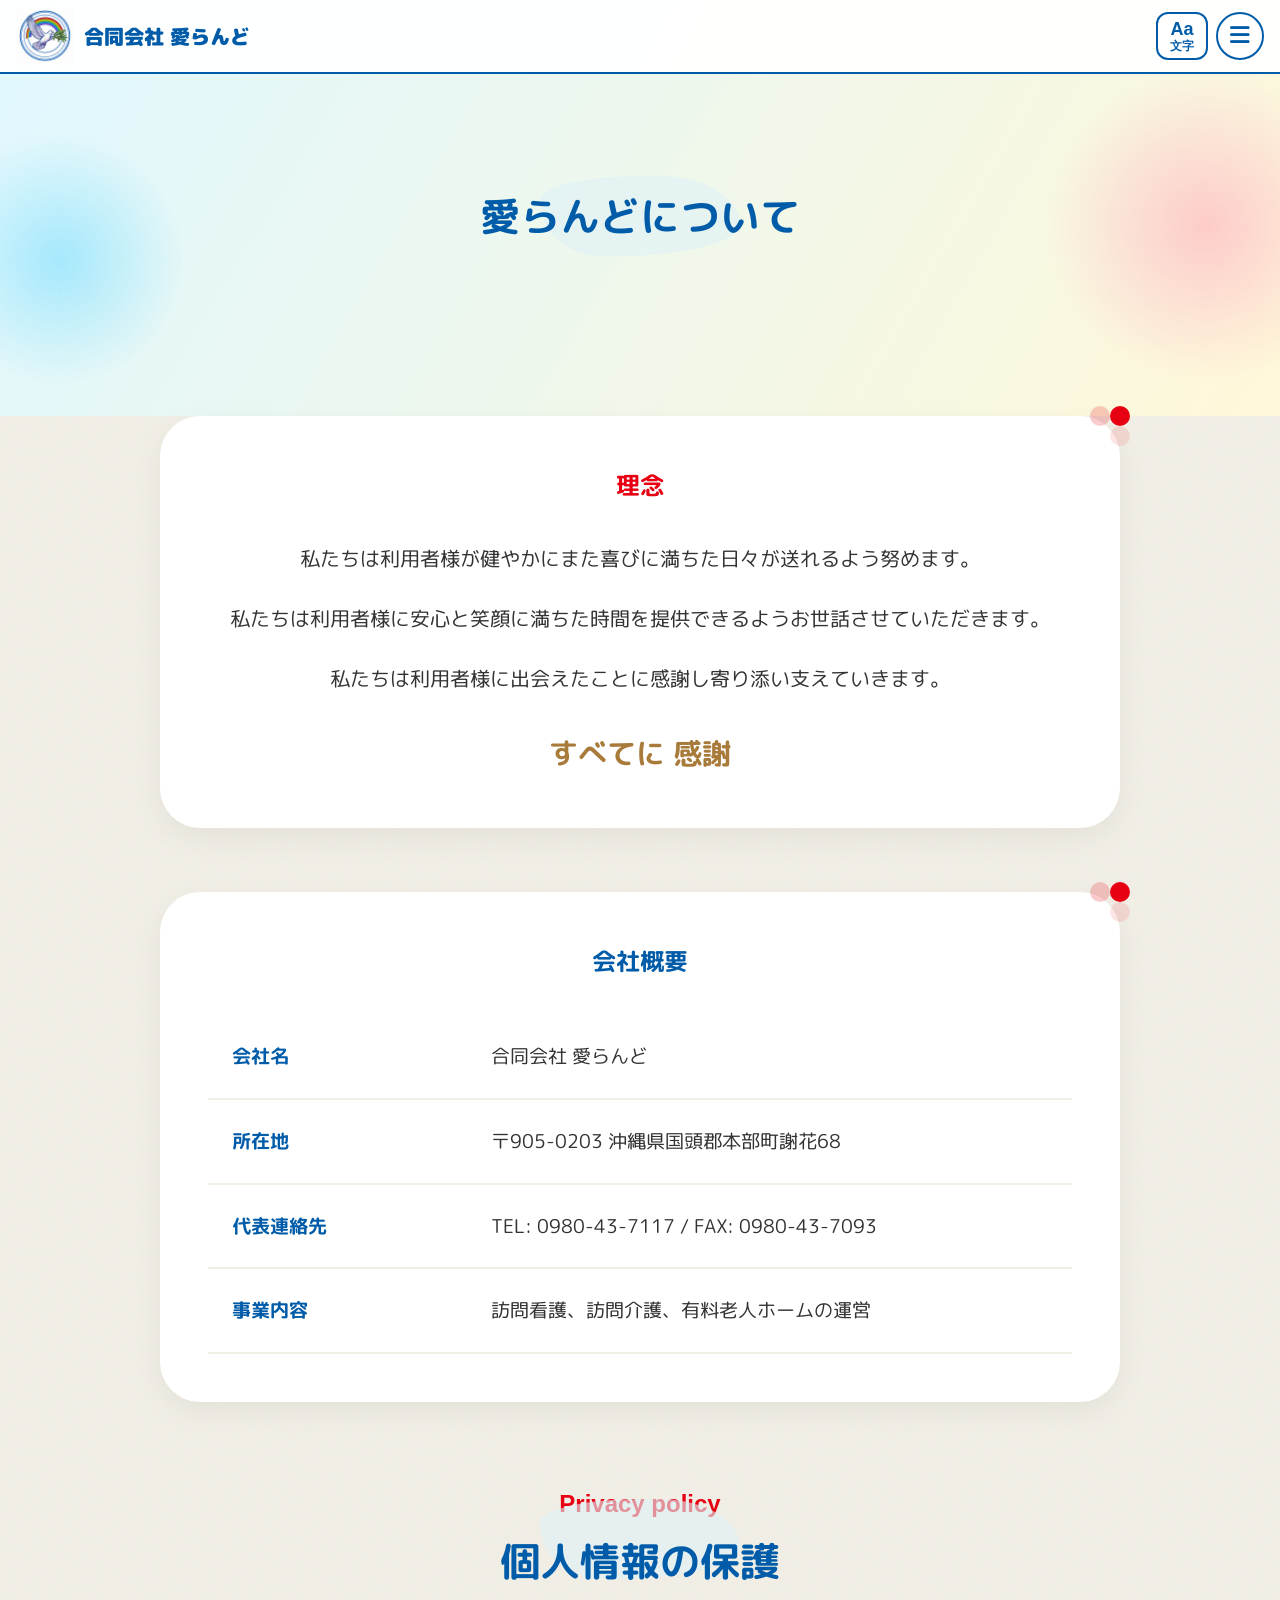
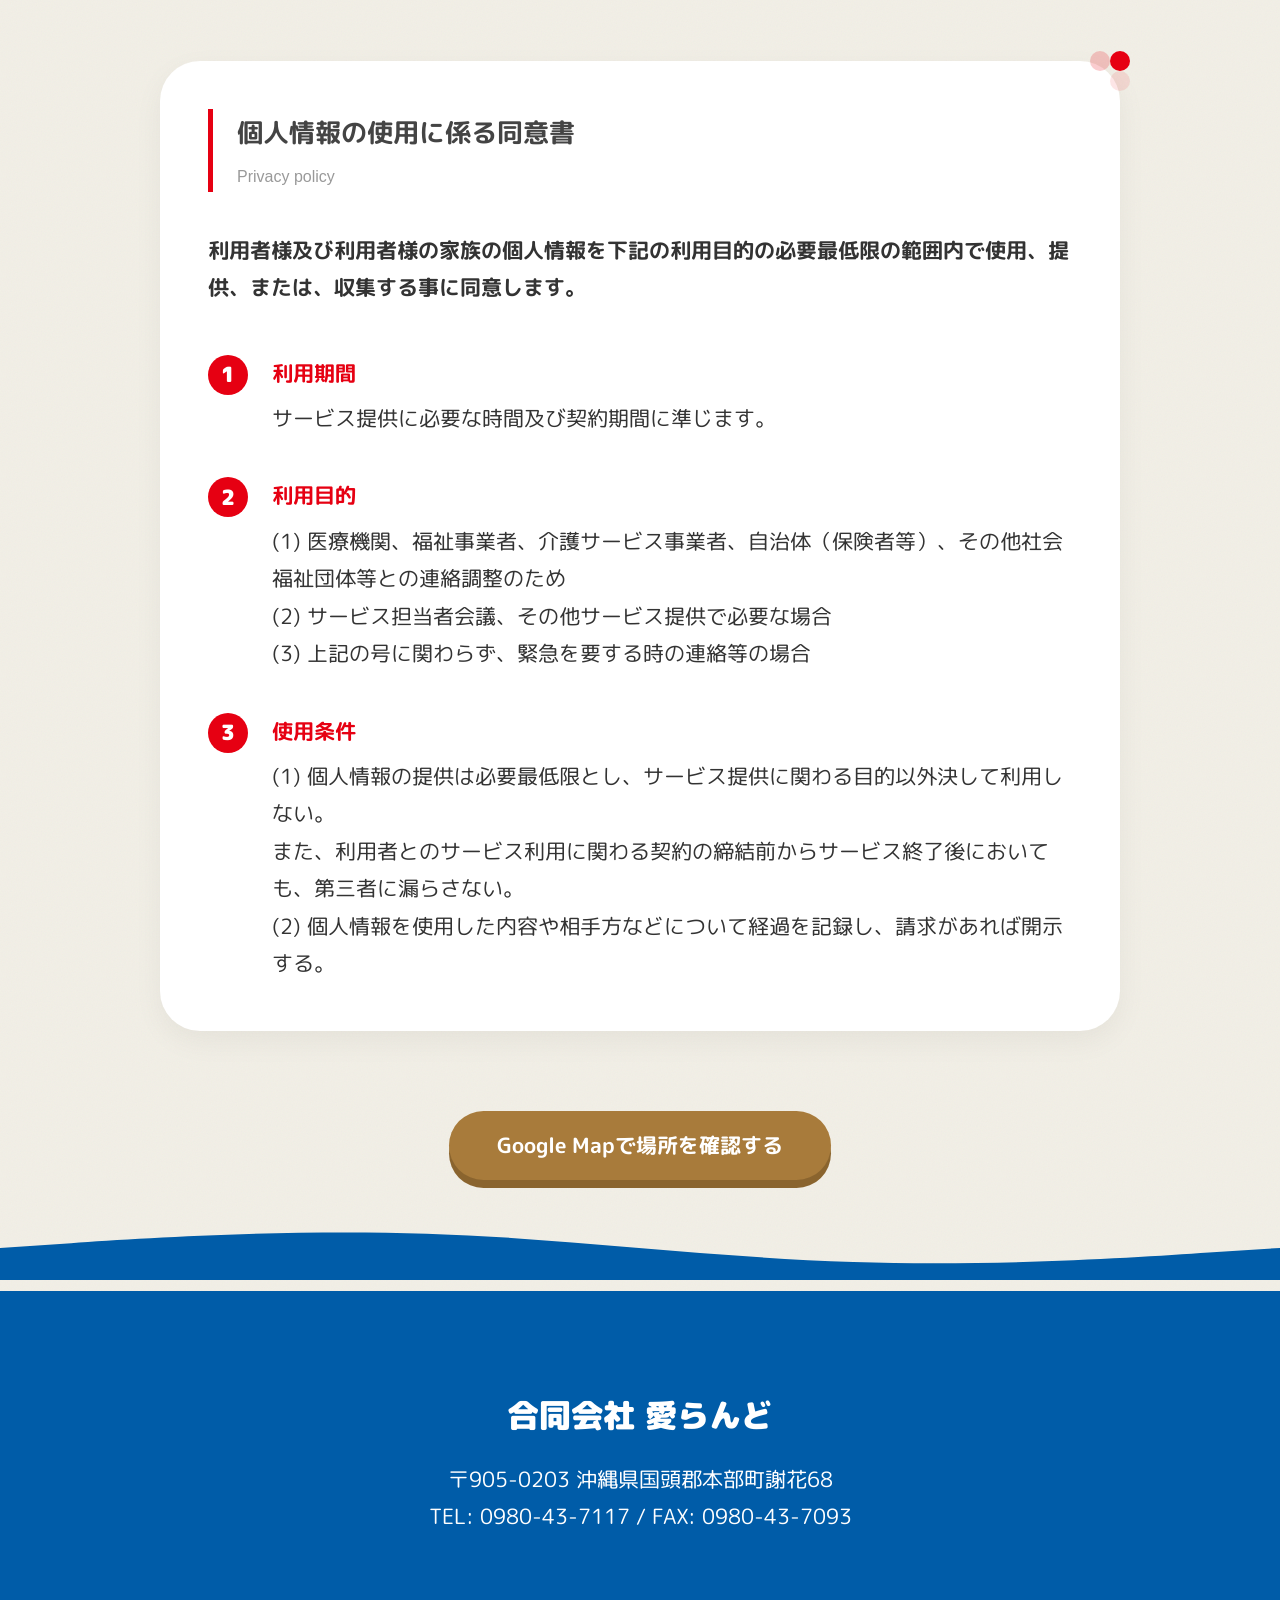
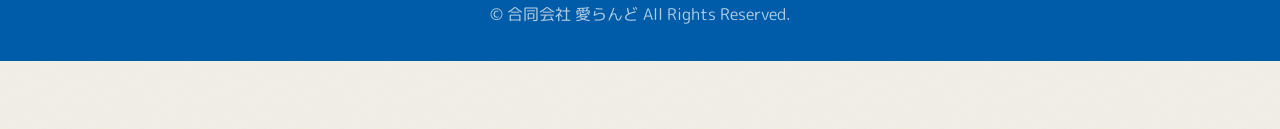
==== commit ea24301d: "お知らせに活動報告4件（5月誕生日会・6月カジマヤー・8月エイサー・9月月見）を掲載、お知らせを再表示" ====
--- a/about.html
+++ b/about.html
@@ -2,6 +2,7 @@
 <html lang="ja">
 <head>
     <meta charset="UTF-8">
+    <meta name="robots" content="noindex, nofollow"><!-- 仮公開中：正式公開時にこの行を削除 -->
     <meta name="viewport" content="width=device-width, initial-scale=1.0">
     <title>愛らんどについて | 合同会社 愛らんど</title>
     <meta name="description" content="沖縄県本部町の合同会社 愛らんどについて。やんばる地域に根ざし、訪問看護・訪問介護・住宅型有料老人ホームを運営しています。">
@@ -9,6 +10,7 @@
     <link href="https://fonts.googleapis.com/css2?family=M+PLUS+Rounded+1c:wght@400;700;900&display=swap" rel="stylesheet">
     <link rel="stylesheet" href="https://cdnjs.cloudflare.com/ajax/libs/font-awesome/6.4.0/css/all.min.css">
     <link rel="stylesheet" href="styles.css">
+    <link rel="stylesheet" href="motion.css">
 </head>
 <body>
     <header>
@@ -26,7 +28,7 @@
                     <li><a href="care.html">訪問介護</a></li>
                     <li><a href="senior.html">老人ホーム</a></li>
                     <li><a href="recruit.html">採用情報</a></li>
-                    <li hidden><!-- お知らせ：記事ができたら hidden を外す --><a href="updates.html">お知らせ</a></li>
+                    <li><a href="updates.html">お知らせ</a></li>
                 </ul>
             </nav>
             <div class="header-ctas">
@@ -151,5 +153,6 @@
         </div>
     </footer>
     <script src="script.js"></script>
+    <script src="motion.js"></script>
 </body>
 </html>
--- a/styles.css
+++ b/styles.css
@@ -786,3 +786,12 @@
     div:has(> div[style*="width: 60px"]) { gap: 1rem !important; }
     div[style*="min-width: 300px"] { min-width: 0 !important; flex-basis: 100% !important; }
 }
+
+/* お知らせ：2列カード、動画、追加写真 */
+.news-grid.news-grid-2 { grid-template-columns: repeat(2, 1fr); align-items: start; }
+.status-section h2 { color: #fff; }
+.news-video { display: block; width: 100%; aspect-ratio: 16 / 9; background: #000; }
+.news-photos { margin: 4px 0 8px; }
+.news-photos img { width: 100%; aspect-ratio: 3 / 2; object-fit: cover; border-radius: 12px; }
+.news-card-body small { display: block; }
+@media (max-width: 850px) { .news-grid.news-grid-2 { grid-template-columns: 1fr; } }
--- a/motion.css
+++ b/motion.css
@@ -0,0 +1,245 @@
+/* ============================================================
+   試作：動きの追加（motion.css）
+   - このファイルと motion.js を外せば、元の見た目に戻ります
+   ============================================================ */
+
+/* ---------- 1. 既存の動きを落ち着かせる ---------- */
+/* 見出しの光る演出を止め、読みやすい単色に */
+.hero h1 {
+    animation: none;
+    background: none;
+    color: var(--primary-blue);
+    -webkit-background-clip: border-box;
+    background-clip: border-box;
+}
+/* 写真のふわふわ浮く動きを止める（最初に現れる動きだけ残す） */
+.hero-illust { animation: hero-rise .9s cubic-bezier(.2,.8,.2,1) both; }
+
+/* ---------- 2. トップのスライドショー ---------- */
+.hero-slider { position: relative; aspect-ratio: 2 / 1; background: #dff2fb; }
+.hero-slider .slide {
+    position: absolute; inset: 0; width: 100%; height: 100%;
+    object-fit: cover; opacity: 0; transition: opacity 1.2s ease;
+}
+.hero-slider .slide.is-active { opacity: 1; }
+.slider-btn {
+    position: absolute; top: 50%; transform: translateY(-50%); z-index: 2;
+    width: 56px; height: 56px; border: none; border-radius: 50%;
+    background: rgba(255,255,255,.9); color: var(--primary-blue);
+    font-size: 1.6rem; font-weight: 900; line-height: 1; cursor: pointer;
+    box-shadow: 0 4px 14px rgba(0,0,0,.18);
+}
+.slider-btn.prev { left: 14px; }
+.slider-btn.next { right: 14px; }
+.slider-btn:hover { background: #fff; color: var(--accent-red); }
+.slider-bar {
+    position: absolute; left: 0; right: 0; bottom: 12px; z-index: 2;
+    display: flex; justify-content: center; align-items: center; gap: 4px;
+}
+.slider-dot {
+    width: 36px; height: 36px; border: none; background: transparent; cursor: pointer; padding: 0;
+    display: inline-flex; align-items: center; justify-content: center;
+}
+.slider-dot::before {
+    content: ""; width: 14px; height: 14px; border-radius: 50%;
+    background: rgba(255,255,255,.7); border: 2px solid var(--primary-blue);
+}
+.slider-dot[aria-current="true"]::before { background: var(--primary-blue); }
+.slider-pause {
+    margin-left: 8px; height: 36px; padding: 0 14px; border: none; border-radius: 999px;
+    background: rgba(255,255,255,.9); color: var(--primary-blue);
+    font-size: 1rem; font-weight: 700; cursor: pointer;
+}
+
+/* ---------- 3. 数字のカウントアップ ---------- */
+.stats-section { background: var(--white); padding: 10px 20px 60px; }
+.stats-grid {
+    max-width: 1000px; margin: 0 auto;
+    display: grid; grid-template-columns: repeat(3, 1fr); gap: 1.25rem;
+}
+.stat {
+    text-align: center; padding: 1.6rem 1rem; border-radius: 22px;
+    background: #f5fbff; border: 2px solid #d7e7f4;
+}
+.stat-label { display: block; font-weight: 700; color: #444; }
+.stat-value { display: block; color: var(--primary-blue); font-weight: 900; line-height: 1.2; margin: .3rem 0; }
+.stat-value .num { font-size: 3.4rem; font-variant-numeric: tabular-nums; }
+.stat-value .unit { font-size: 1.5rem; margin-left: .15em; }
+.stat-note { display: block; font-size: 1.05rem; color: #555; }
+
+/* ---------- 4. 写真の拡大表示 ---------- */
+.zoomable { cursor: zoom-in; transition: filter .2s ease; }
+.zoomable:hover { filter: brightness(1.06); }
+.lightbox {
+    position: fixed; inset: 0; z-index: 5000;
+    display: none; flex-direction: column; align-items: center; justify-content: center; gap: 14px;
+    padding: 70px 16px 24px; background: rgba(0,20,40,.88);
+}
+.lightbox.is-open { display: flex; animation: lb-in .25s ease; }
+@keyframes lb-in { from { opacity: 0; } to { opacity: 1; } }
+.lightbox img {
+    max-width: min(1100px, 100%); max-height: calc(100vh - 210px);
+    border-radius: 14px; box-shadow: 0 20px 50px rgba(0,0,0,.4); background: #fff;
+}
+.lightbox-caption { color: #fff; font-size: 1.2rem; text-align: center; }
+.lightbox-nav { display: flex; gap: 14px; }
+.lightbox button {
+    min-height: 56px; padding: 0 1.4rem; border: none; border-radius: 999px;
+    background: #fff; color: var(--primary-blue); font-size: 1.2rem; font-weight: 900; cursor: pointer;
+}
+.lightbox button:hover { color: var(--accent-red); }
+.lightbox .lightbox-close { position: absolute; top: 12px; right: 12px; }
+
+/* ---------- 5. 上へ戻るボタン ---------- */
+.to-top {
+    position: fixed; right: 16px; bottom: 24px; z-index: 2400;
+    width: 64px; height: 64px; border: none; border-radius: 50%;
+    background: var(--primary-blue); color: #fff; cursor: pointer;
+    display: flex; flex-direction: column; align-items: center; justify-content: center;
+    font-size: 1rem; font-weight: 900; line-height: 1.1;
+    box-shadow: 0 6px 18px rgba(0,0,0,.25);
+    opacity: 0; transform: translateY(16px); pointer-events: none;
+    transition: opacity .3s ease, transform .3s ease;
+}
+.to-top .arrow { font-size: 1.3rem; }
+.to-top.is-visible { opacity: 1; transform: none; pointer-events: auto; }
+.to-top:hover { background: var(--accent-red); }
+
+/* ---------- スマホ・タブレット ---------- */
+@media (max-width: 1400px) {
+    .to-top { bottom: 84px; } /* 下部の電話バーと重ならないように */
+}
+@media (max-width: 768px) {
+    .hero-slider { aspect-ratio: 4 / 3; }
+    .slider-btn { width: 48px; height: 48px; font-size: 1.4rem; }
+    .slider-btn.prev { left: 8px; }
+    .slider-btn.next { right: 8px; }
+    .stats-grid { grid-template-columns: 1fr; }
+    .stat { display: grid; grid-template-columns: 1fr auto; align-items: center; text-align: left; padding: 1rem 1.25rem; }
+    .stat-label { grid-column: 1; }
+    .stat-note { grid-column: 1; }
+    .stat-value { grid-column: 2; grid-row: 1 / span 2; margin: 0; }
+    .stat-value .num { font-size: 2.8rem; }
+    .lightbox-caption { font-size: 1.1rem; }
+}
+
+/* 「視覚効果を減らす」設定の方には動きを止める */
+@media (prefers-reduced-motion: reduce) {
+    .hero-slider .slide { transition: none; }
+    .to-top { transition: none; }
+}
+
+/* ---------- 6. 「拡大」マーク ---------- */
+.zoom-wrap { position: relative; display: block; overflow: hidden; }
+.zoom-wrap > img { display: block; }
+.zoom-badge {
+    position: absolute; right: 10px; bottom: 10px; z-index: 1;
+    display: inline-flex; align-items: center; gap: 4px;
+    padding: 6px 12px 6px 9px; border-radius: 999px;
+    background: rgba(0,48,92,.82); color: #fff;
+    font-size: 1rem; font-weight: 700; line-height: 1; cursor: zoom-in;
+    box-shadow: 0 3px 10px rgba(0,0,0,.25);
+}
+
+/* ---------- 7. 文字の大きさ切り替え ---------- */
+html.fs-l { font-size: 112.5%; }
+html.fs-xl { font-size: 125%; }
+.font-switch {
+    position: fixed; left: 16px; bottom: 24px; z-index: 2400;
+    display: flex; align-items: center; gap: 4px; padding: 6px 6px 6px 12px;
+    background: #fff; border: 2px solid var(--primary-blue); border-radius: 999px;
+    box-shadow: 0 6px 18px rgba(0,0,0,.18);
+    font-size: 16px; /* 切り替えボタン自体の大きさは固定 */
+}
+.font-switch-label { font-weight: 900; color: var(--primary-blue); margin-right: 4px; }
+.fs-btn {
+    min-width: 48px; height: 44px; padding: 0 10px; border: none; border-radius: 999px;
+    background: #eef6fc; color: var(--primary-blue); font-weight: 900; cursor: pointer;
+}
+.fs-btn-m { font-size: 15px; }
+.fs-btn-l { font-size: 18px; }
+.fs-btn-xl { font-size: 21px; }
+.fs-btn[aria-pressed="true"] { background: var(--primary-blue); color: #fff; }
+/* 文字を大きくしたときは、PCでもメニューを「≡」にまとめて崩れを防ぐ */
+html.fs-l .header-container, html.fs-xl .header-container { height: 72px; flex-wrap: wrap; align-items: center; }
+html.fs-l .menu-toggle, html.fs-xl .menu-toggle { display: block; }
+html.fs-l .nav-section, html.fs-xl .nav-section { display: none; order: 3; width: 100%; background: var(--white); border-top: 1px solid #ddd; box-shadow: 0 8px 20px rgba(0,0,0,.08); }
+html.fs-l .nav-section.is-open, html.fs-xl .nav-section.is-open { display: block; }
+html.fs-l .nav-section ul, html.fs-xl .nav-section ul { display: block; margin: 0; padding: .5rem 1rem 1rem; }
+html.fs-l .nav-section ul li a, html.fs-xl .nav-section ul li a { display: block; padding: .7rem .5rem; }
+html.fs-l .header-ctas, html.fs-xl .header-ctas { display: none; }
+html.fs-l body, html.fs-xl body { padding-bottom: 68px; }
+html.fs-l .mobile-phone-bar, html.fs-xl .mobile-phone-bar {
+    position: fixed; z-index: 2500; left: 0; right: 0; bottom: 0;
+    display: flex; align-items: center; justify-content: center; gap: .55rem;
+    min-height: 60px; padding: .55rem 1rem; background: var(--primary-blue);
+    color: var(--white); text-decoration: none; box-shadow: 0 -4px 14px rgba(0,0,0,.18);
+}
+html.fs-l .to-top, html.fs-xl .to-top { bottom: 84px; }
+html.fs-l .font-switch, html.fs-xl .font-switch { bottom: 84px; }
+
+/* ---------- 8. ご利用までの流れ ---------- */
+.step-flow { position: relative; }
+.step-line {
+    position: absolute; width: 6px; border-radius: 3px; z-index: 0;
+    background: linear-gradient(var(--accent-red), #f39aa1);
+    transform-origin: top; transform: scaleY(1);
+}
+.step-circle { position: relative; z-index: 1; box-shadow: 0 0 0 6px #fff; }
+.step-flow.step-animate .step-line { transform: scaleY(0); transition: transform 1.4s ease .2s; }
+.step-flow.step-animate .step-row { opacity: 0; transform: translateX(-24px); transition: opacity .6s ease var(--step-delay), transform .6s ease var(--step-delay); }
+.step-flow.step-animate.is-shown .step-line { transform: scaleY(1); }
+.step-flow.step-animate.is-shown .step-row { opacity: 1; transform: none; }
+
+@media (max-width: 1400px) {
+    .font-switch { bottom: 84px; }
+}
+@media (max-width: 768px) {
+    /* スマホでは「上へ」ボタンと並ぶよう左下に小さめに */
+    .font-switch { left: 10px; padding: 4px 4px 4px 10px; }
+    .fs-btn { min-width: 44px; height: 42px; padding: 0 8px; }
+}
+
+/* ---------- 文字の大きさ：表示場所の切り替え ---------- */
+/* PC（1401px以上・標準サイズ）：左下の切り替え欄。それ以外：ヘッダーの「文字」ボタン */
+.fs-toggle, .fs-panel { display: none; }
+@media (max-width: 1400px) {
+    .font-switch { display: none; }
+    .fs-toggle { display: inline-flex; }
+}
+html.fs-l .font-switch, html.fs-xl .font-switch { display: none; }
+html.fs-l .fs-toggle, html.fs-xl .fs-toggle { display: inline-flex; }
+.fs-toggle {
+    align-self: center; margin-left: auto; margin-right: .5rem;
+    flex-direction: column; align-items: center; justify-content: center;
+    width: 52px; height: 48px; border: 2px solid var(--primary-blue); border-radius: 12px;
+    background: #fff; color: var(--primary-blue); cursor: pointer; line-height: 1; padding: 0;
+    font-size: 16px; /* ボタン自体の大きさは固定 */
+}
+.fs-toggle-aa { font-size: 18px; font-weight: 900; }
+.fs-toggle-text { font-size: 12px; font-weight: 700; margin-top: 2px; }
+.fs-toggle[aria-expanded="true"] { background: var(--primary-blue); color: #fff; }
+@media (max-width: 1400px) { .menu-toggle { margin-left: 0; } }
+html.fs-l .menu-toggle, html.fs-xl .menu-toggle { margin-left: 0; }
+.fs-panel.is-open {
+    display: flex; align-items: center; gap: 6px; flex-wrap: wrap;
+    position: absolute; right: 12px; top: calc(100% + 8px); z-index: 2100;
+    padding: 12px; background: #fff; border: 2px solid var(--primary-blue); border-radius: 16px;
+    box-shadow: 0 10px 28px rgba(0,0,0,.2); font-size: 16px;
+}
+.fs-panel-title { width: 100%; margin: 0 0 4px; font-weight: 900; color: var(--primary-blue); font-size: 16px; }
+.fs-panel .fs-btn { min-width: 64px; height: 50px; }
+
+/* 文字を大きくしても、ヘッダーと見出しが画面からはみ出さないように */
+@media (max-width: 768px) {
+    html.fs-l .logo-section, html.fs-xl .logo-section { font-size: 19px; padding: 0 .75rem; }
+    html.fs-xl .hero h1 { font-size: 1.75rem; }
+}
+@media (max-width: 420px) {
+    .brand-logo { width: 44px; height: 44px; margin-right: 8px; }
+    .logo-section { padding: 0 .75rem; }
+}
+
+/* 特大のとき、区切り指定した見出しが画面幅を超えないように */
+.nw { max-width: 100%; }
+.grid-2 > * { min-width: 0; }
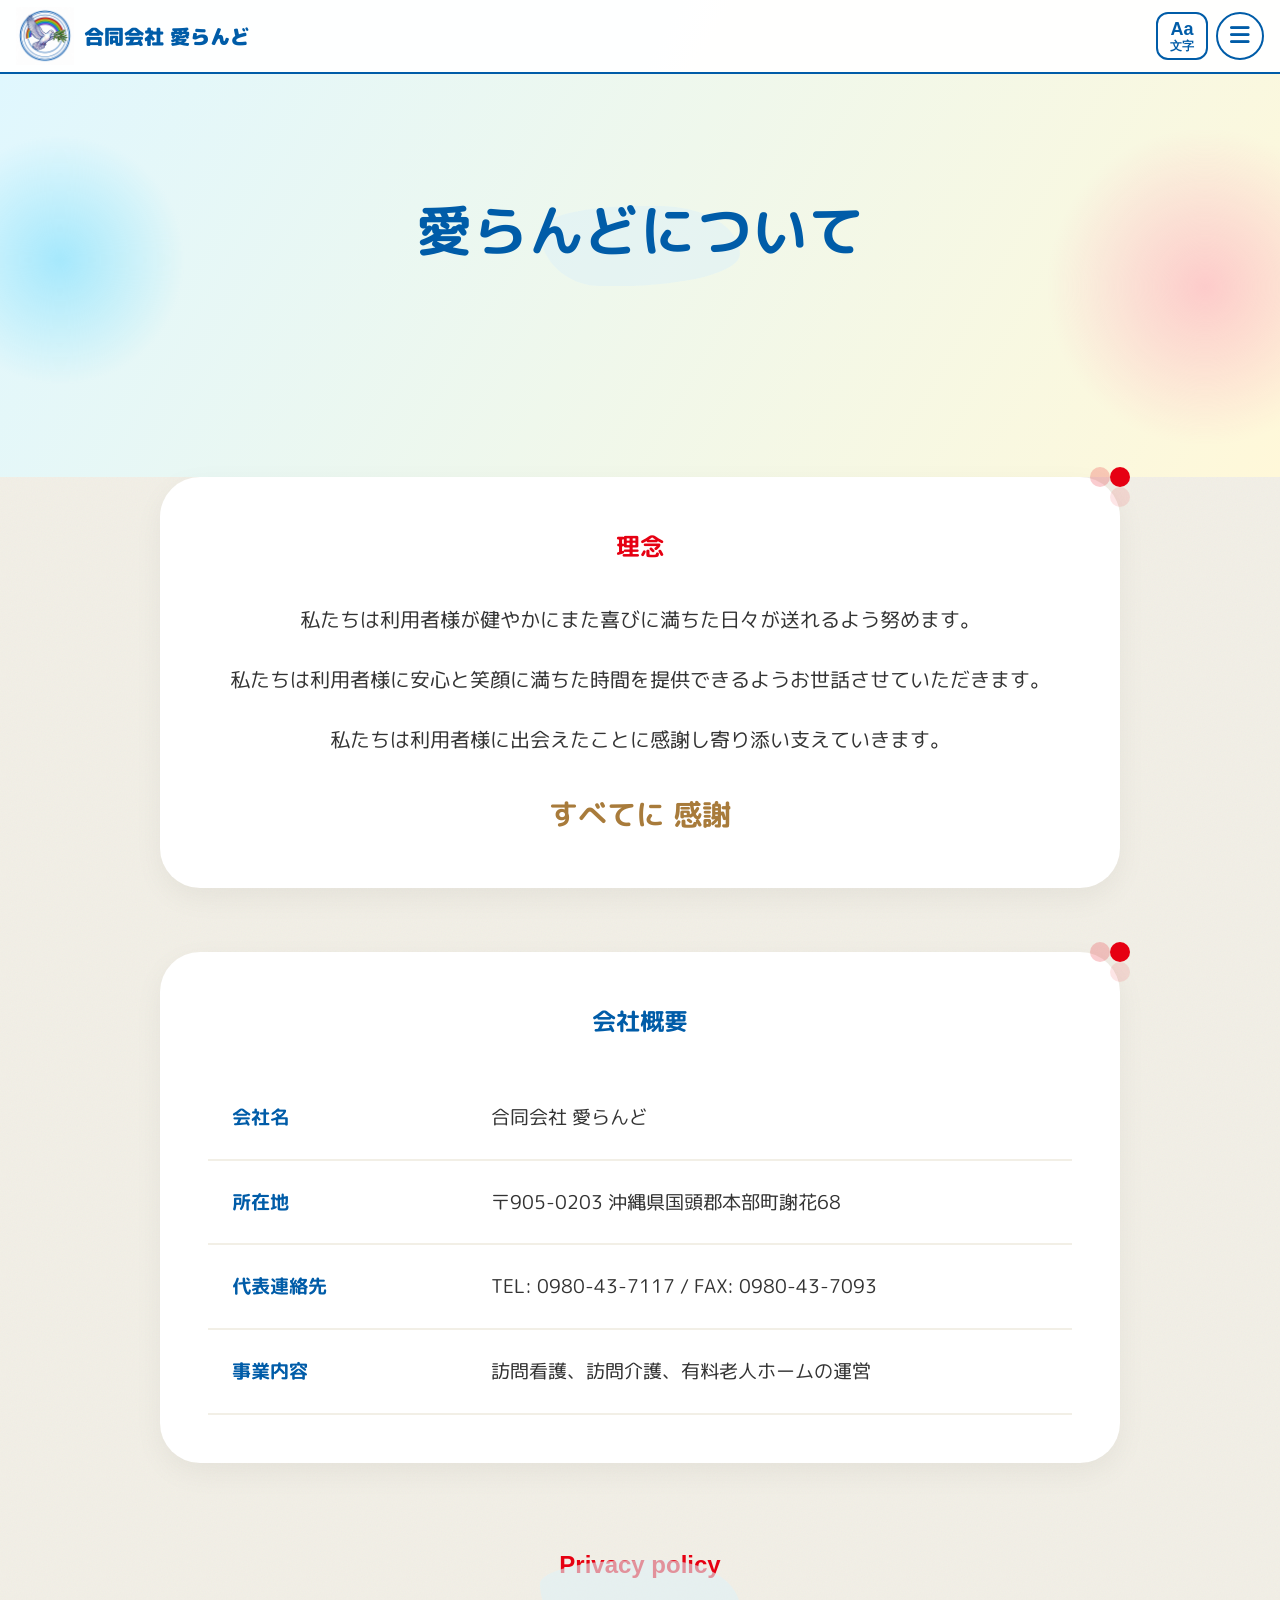
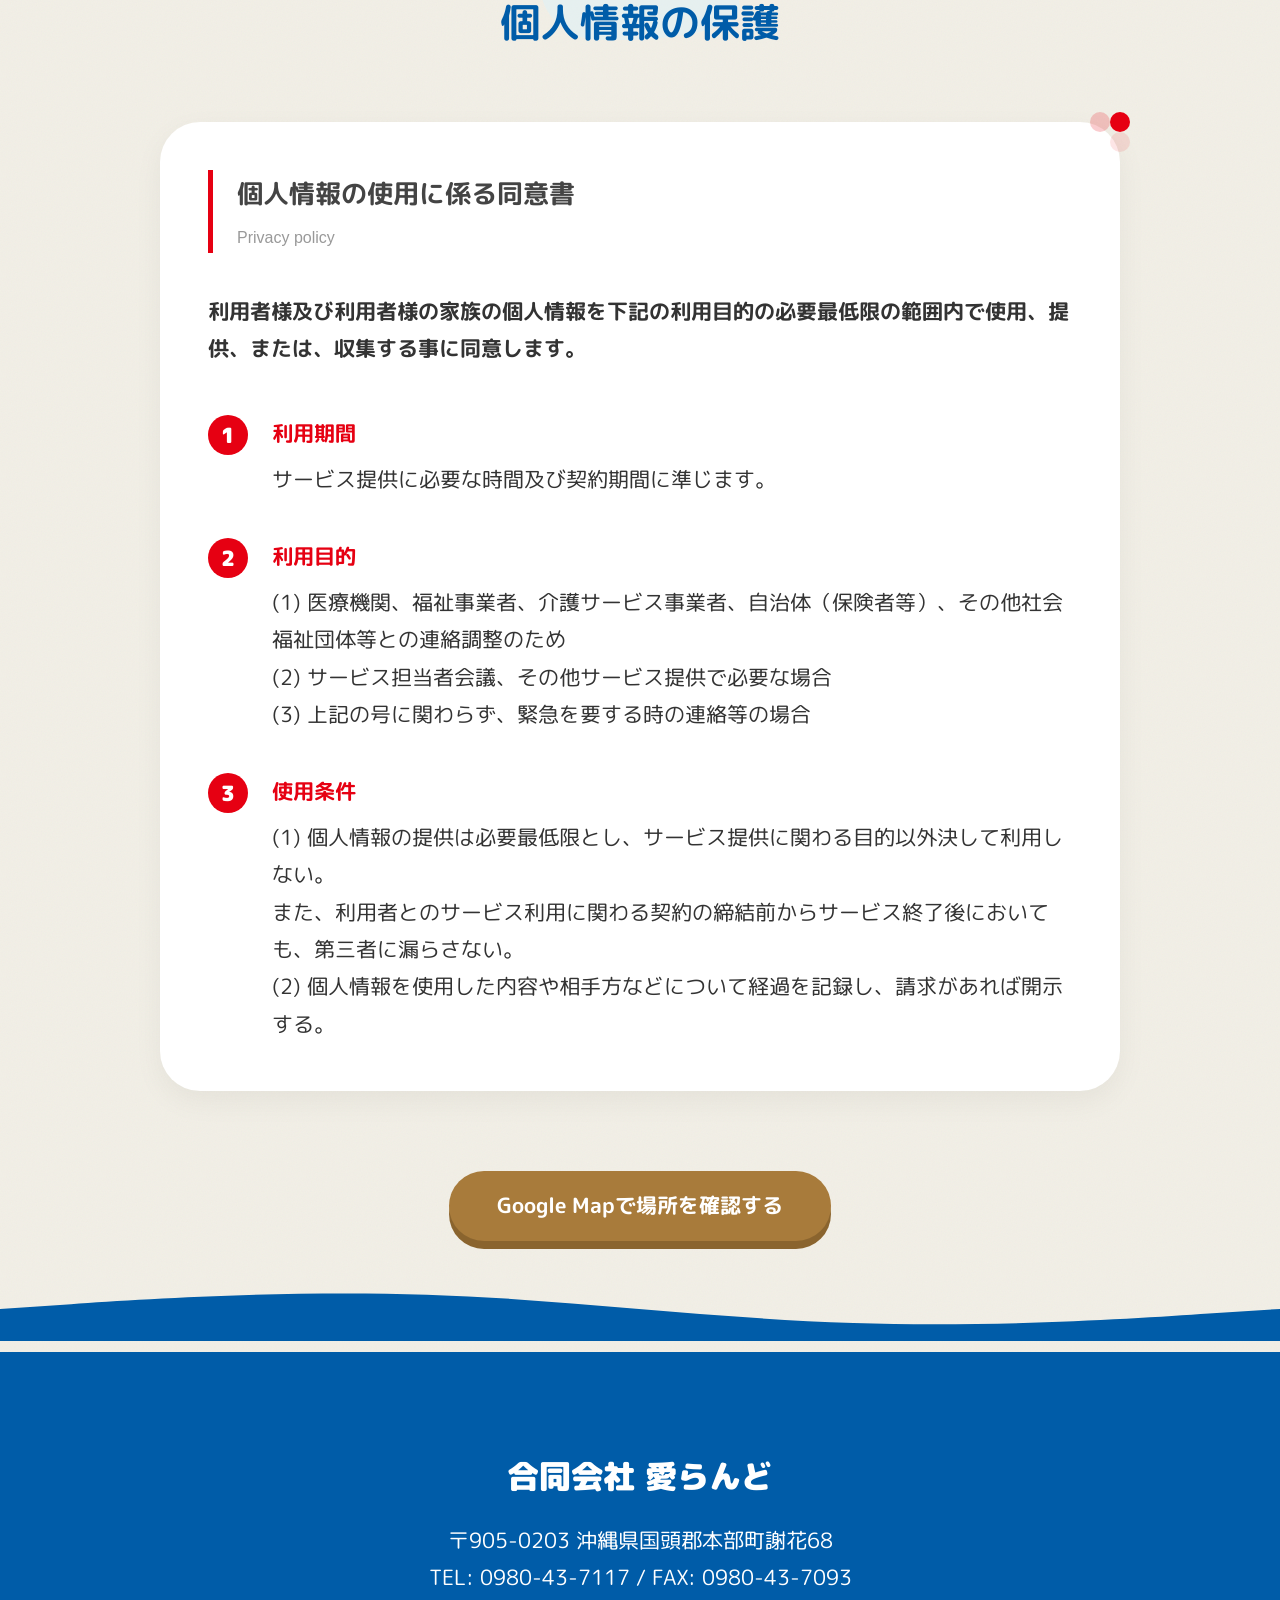
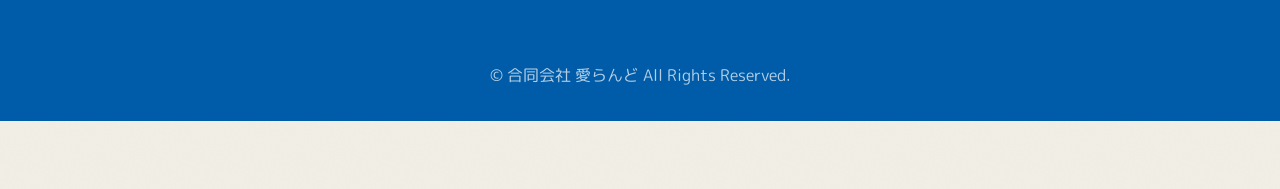
==== commit 5f647fa3: "Add OGP/structured data to all pages, fix missing H1 headings - Add page-specific OGP meta tags (og:" ====
--- a/about.html
+++ b/about.html
@@ -2,15 +2,23 @@
 <html lang="ja">
 <head>
     <meta charset="UTF-8">
-    <meta name="robots" content="noindex, nofollow"><!-- 仮公開中：正式公開時にこの行を削除 -->
     <meta name="viewport" content="width=device-width, initial-scale=1.0">
     <title>愛らんどについて | 合同会社 愛らんど</title>
     <meta name="description" content="沖縄県本部町の合同会社 愛らんどについて。やんばる地域に根ざし、訪問看護・訪問介護・住宅型有料老人ホームを運営しています。">
     <link rel="icon" href="favicon.svg" type="image/svg+xml">
+    <link rel="canonical" href="https://ailand-happy.jp/about.html">
+    <meta property="og:type" content="website">
+    <meta property="og:title" content="愛らんどについて | 合同会社 愛らんど">
+    <meta property="og:description" content="沖縄県本部町の合同会社 愛らんどについて。やんばる地域に根ざし、訪問看護・訪問介護・住宅型有料老人ホームを運営しています。">
+    <meta property="og:url" content="https://ailand-happy.jp/about.html">
+    <meta property="og:image" content="https://ailand-happy.jp/images/ocean.jpg">
     <link href="https://fonts.googleapis.com/css2?family=M+PLUS+Rounded+1c:wght@400;700;900&display=swap" rel="stylesheet">
     <link rel="stylesheet" href="https://cdnjs.cloudflare.com/ajax/libs/font-awesome/6.4.0/css/all.min.css">
     <link rel="stylesheet" href="styles.css">
     <link rel="stylesheet" href="motion.css">
+    <script type="application/ld+json">
+    {"@context":"https://schema.org","@type":"MedicalBusiness","name":"合同会社 愛らんど","url":"https://ailand-happy.jp/","image":"https://ailand-happy.jp/images/ocean.jpg","telephone":"0980-43-7117","address":{"@type":"PostalAddress","postalCode":"905-0203","addressRegion":"沖縄県","addressLocality":"国頭郡本部町","streetAddress":"謝花68","addressCountry":"JP"},"areaServed":["本部町","今帰仁村","名護市以北"],"hasMap":"https://maps.app.goo.gl/3Eu3qzjx5qtb6wbb9"}
+    </script>
 </head>
 <body>
     <header>
@@ -47,7 +55,7 @@
     <section class="hero" style="padding-top: 180px;">
         <div class="container" style="max-width: 1000px; margin: 0 auto;">
             <div class="section-title">
-                <h2>愛らんどについて</h2>
+                <h1>愛らんどについて</h1>
             </div>
         </div>
     </section>
--- a/styles.css
+++ b/styles.css
@@ -127,7 +127,7 @@
     position: relative;
 }
 
-.section-title h2 {
+.section-title h1, .section-title h2 {
     font-size: 2.5rem;
     display: inline-block;
     position: relative;
@@ -393,7 +393,7 @@
     .hero-illust { margin: 2rem auto; border-radius: 48px 12px 48px 12px; box-shadow: 10px 10px 0 var(--accent-red); }
     .grid-2 { grid-template-columns: 1fr; }
     body { padding-bottom: 68px; }
-    .section-title h2 { font-size: 2rem; }
+    .section-title h1, .section-title h2 { font-size: 2rem; }
     .guide-section, .partner-section { padding: 60px 0; }
     .guide-grid { grid-template-columns: 1fr; }
     .guide-card { min-height: auto; }
